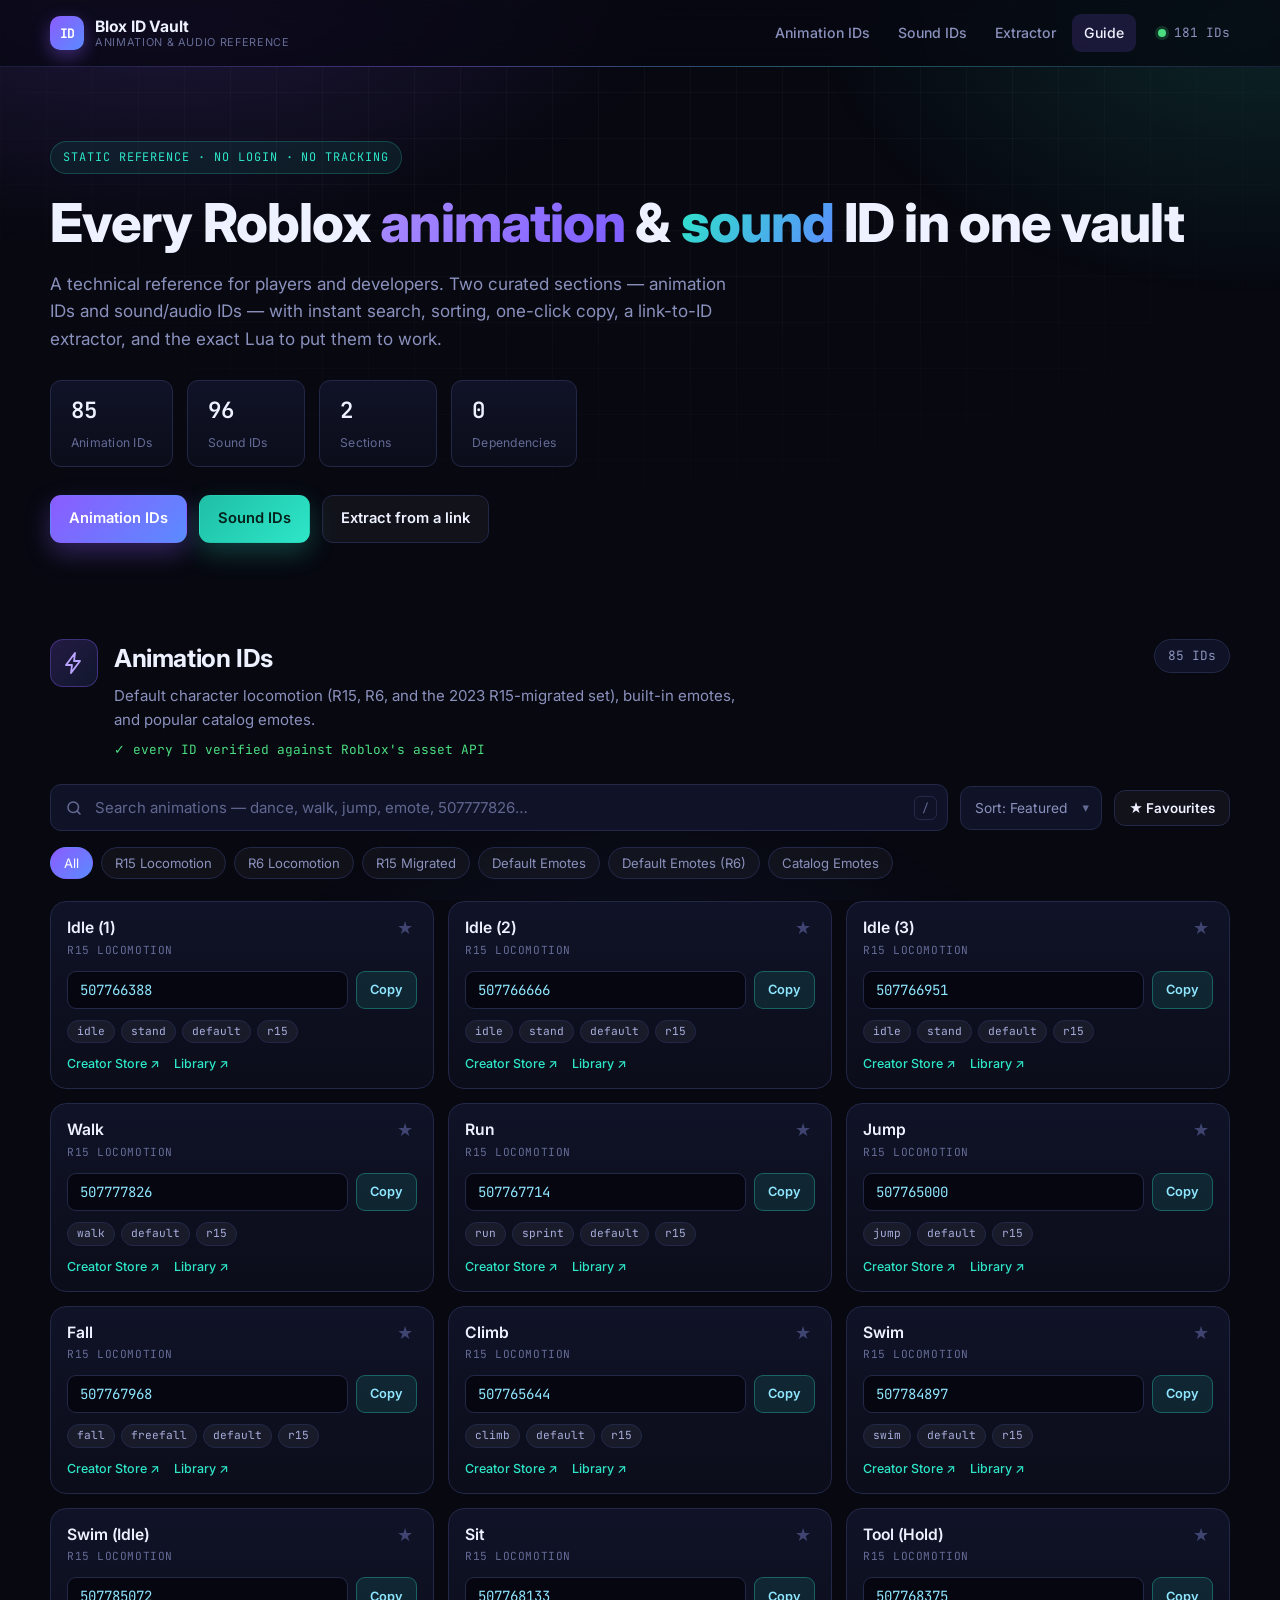
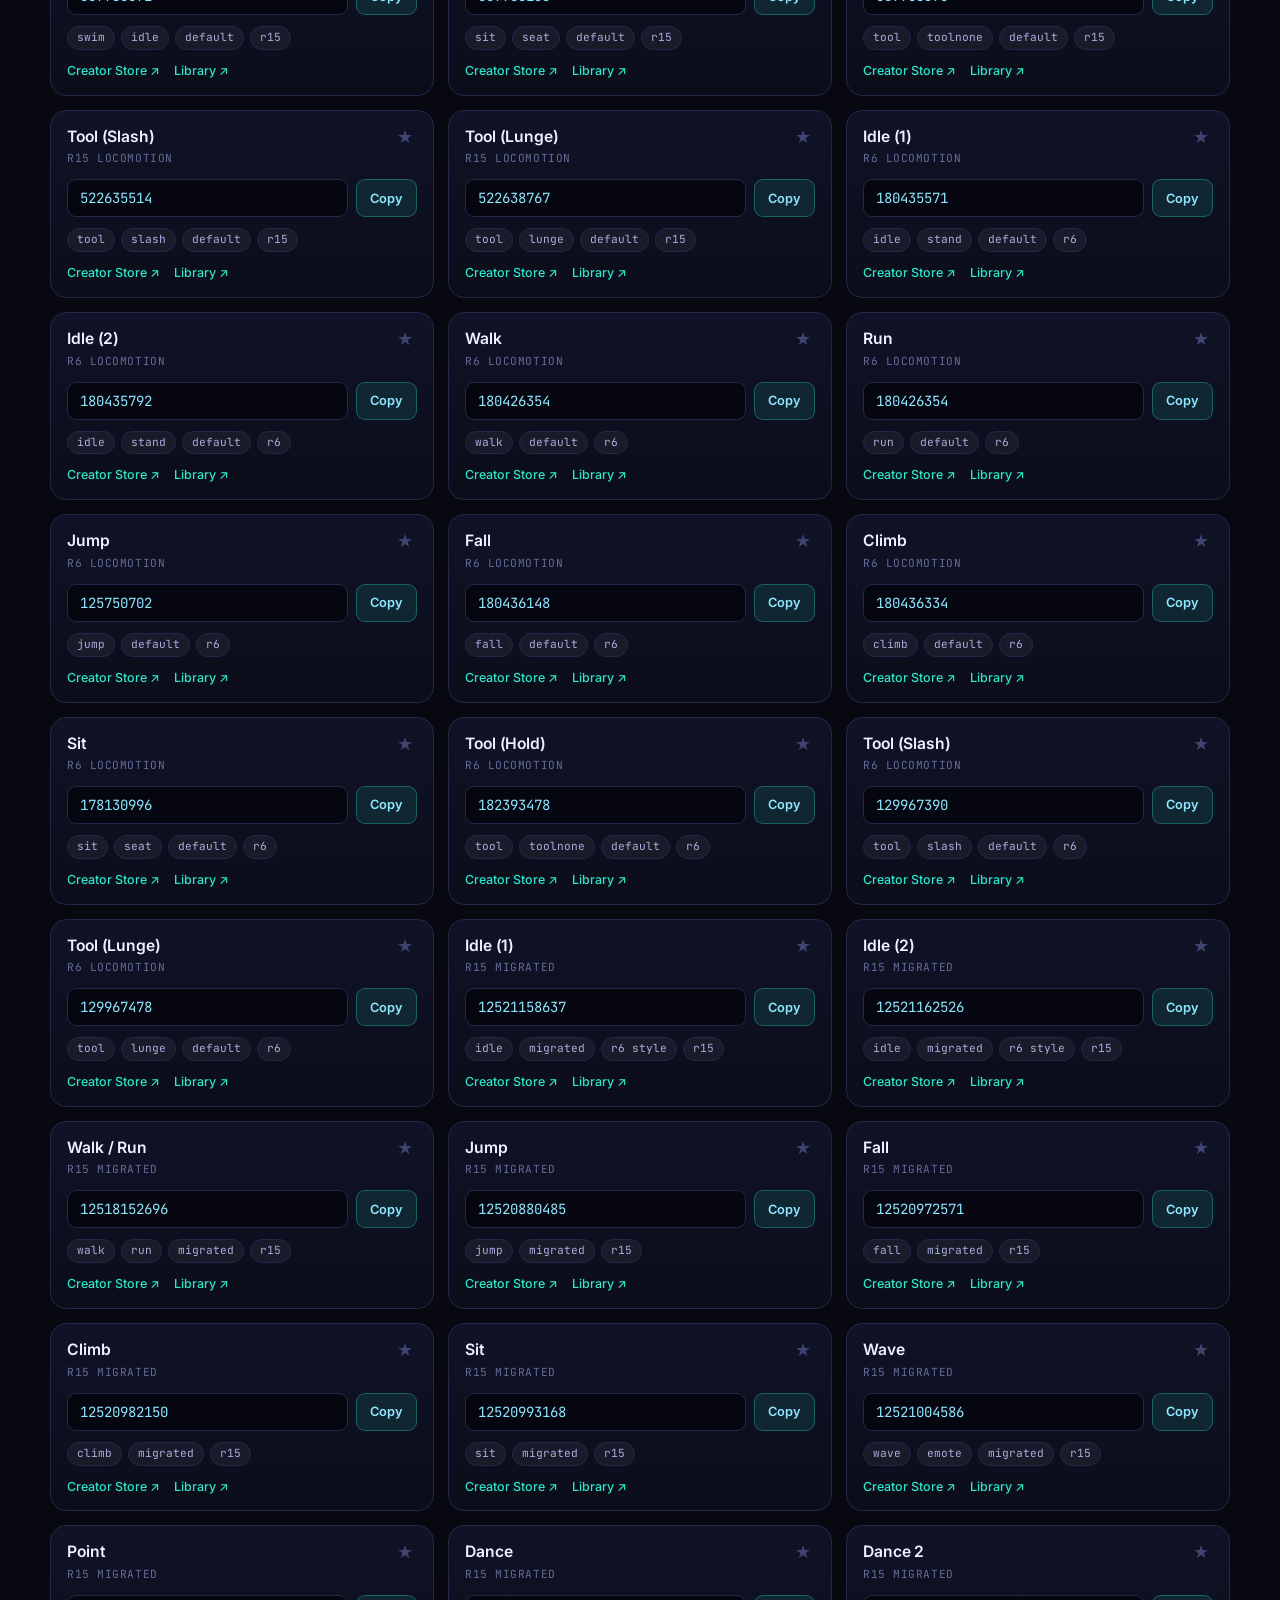
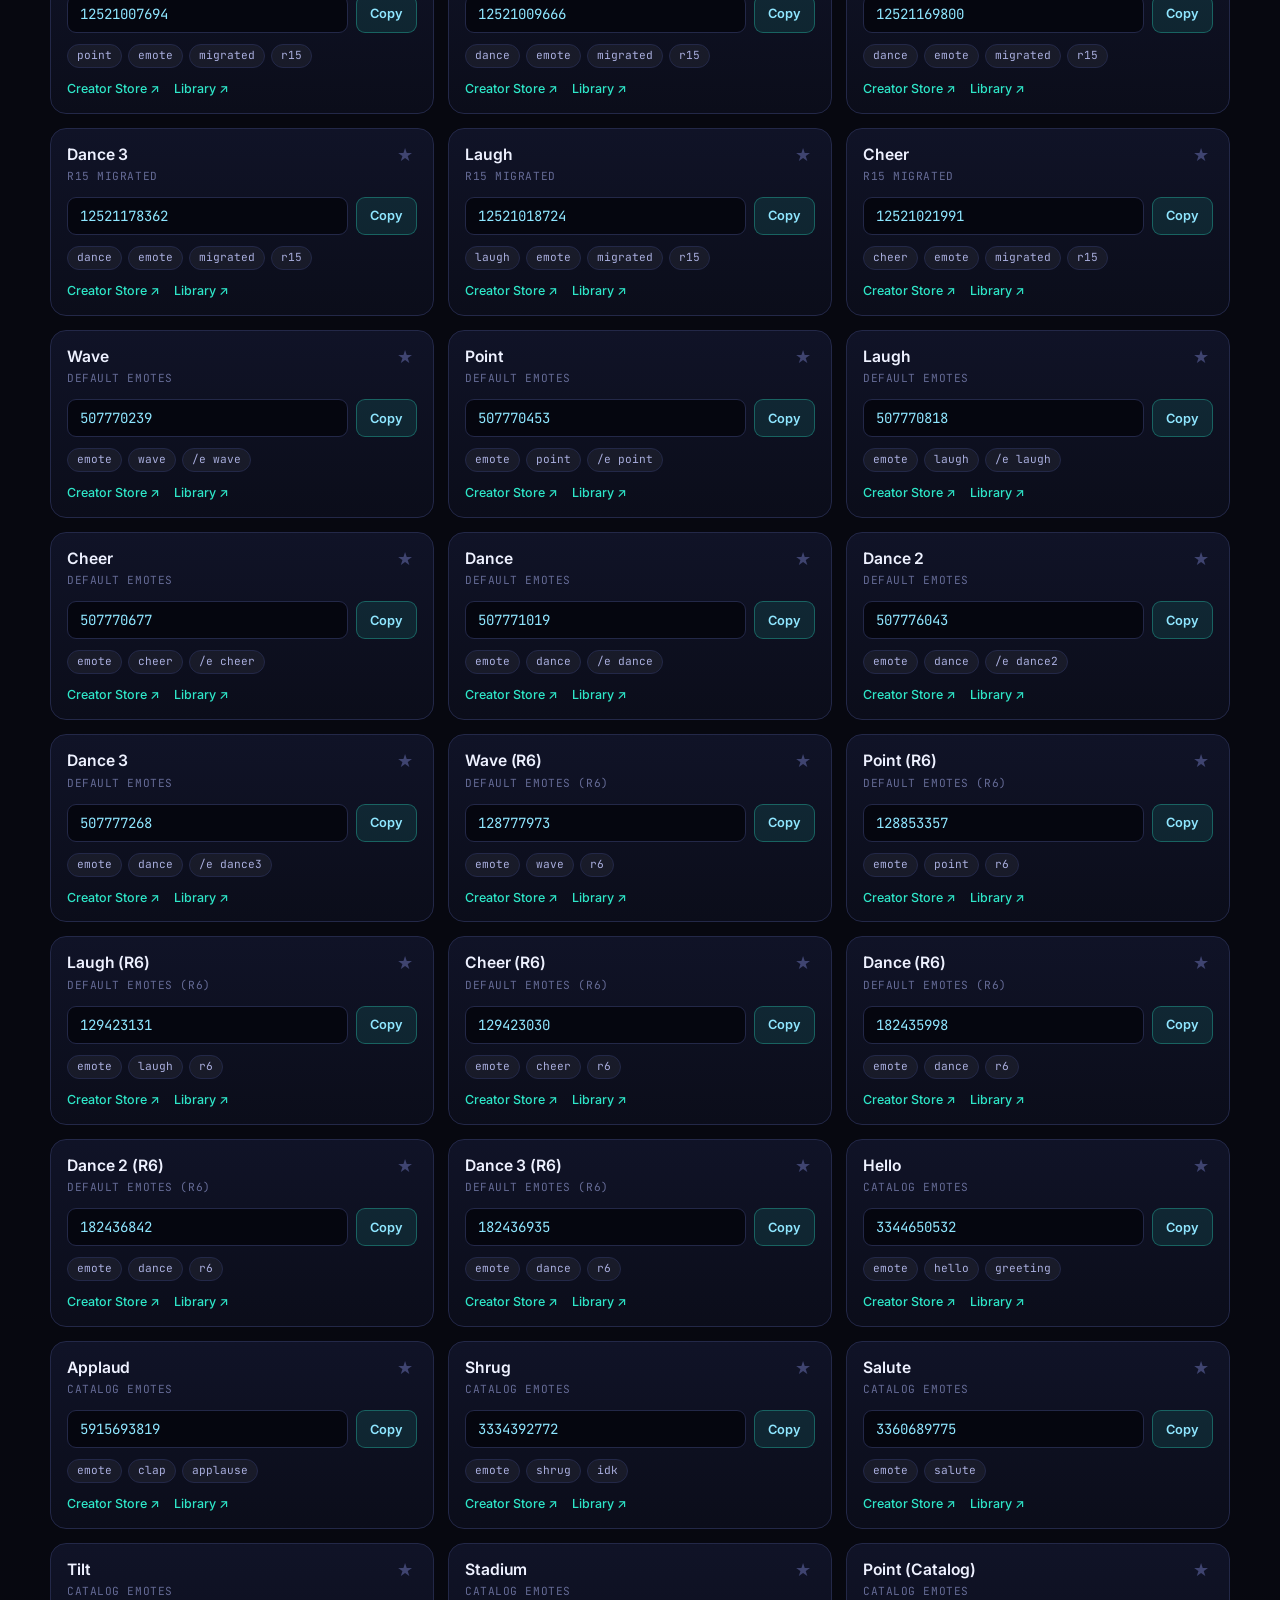
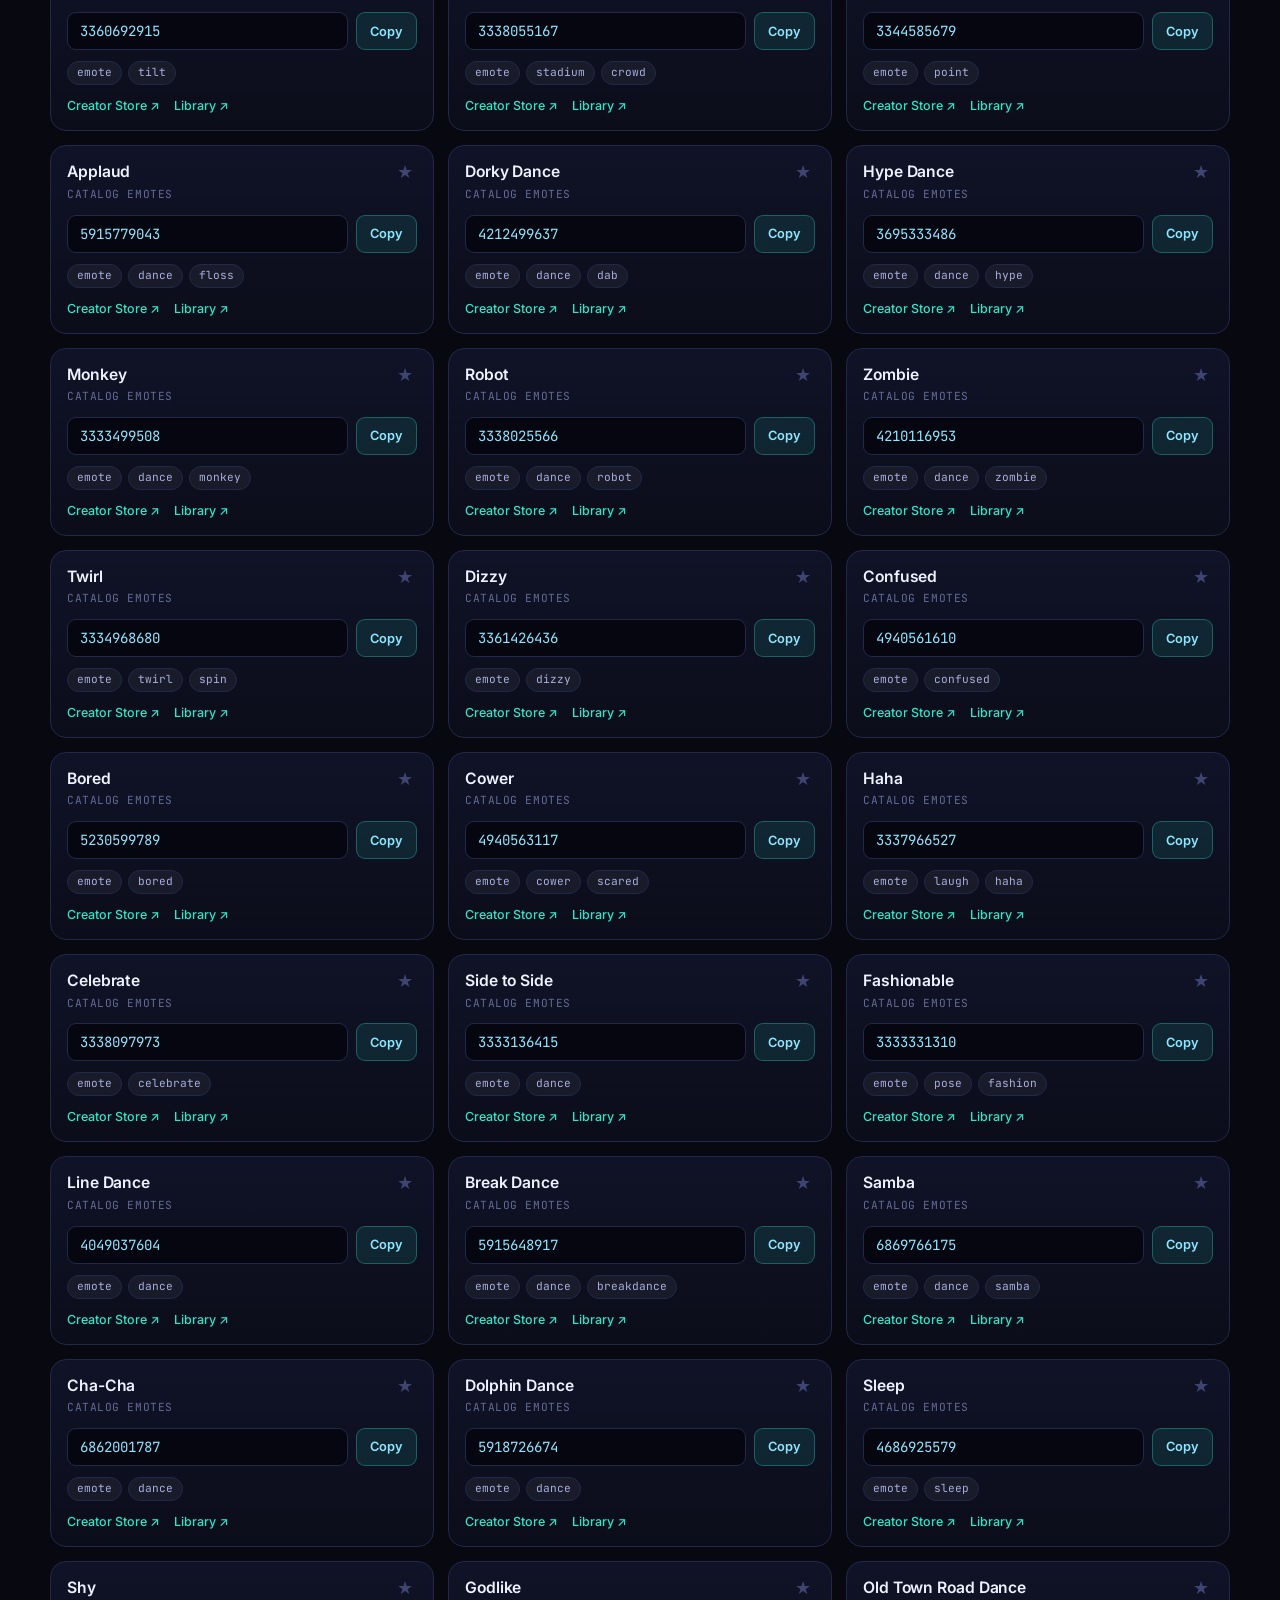
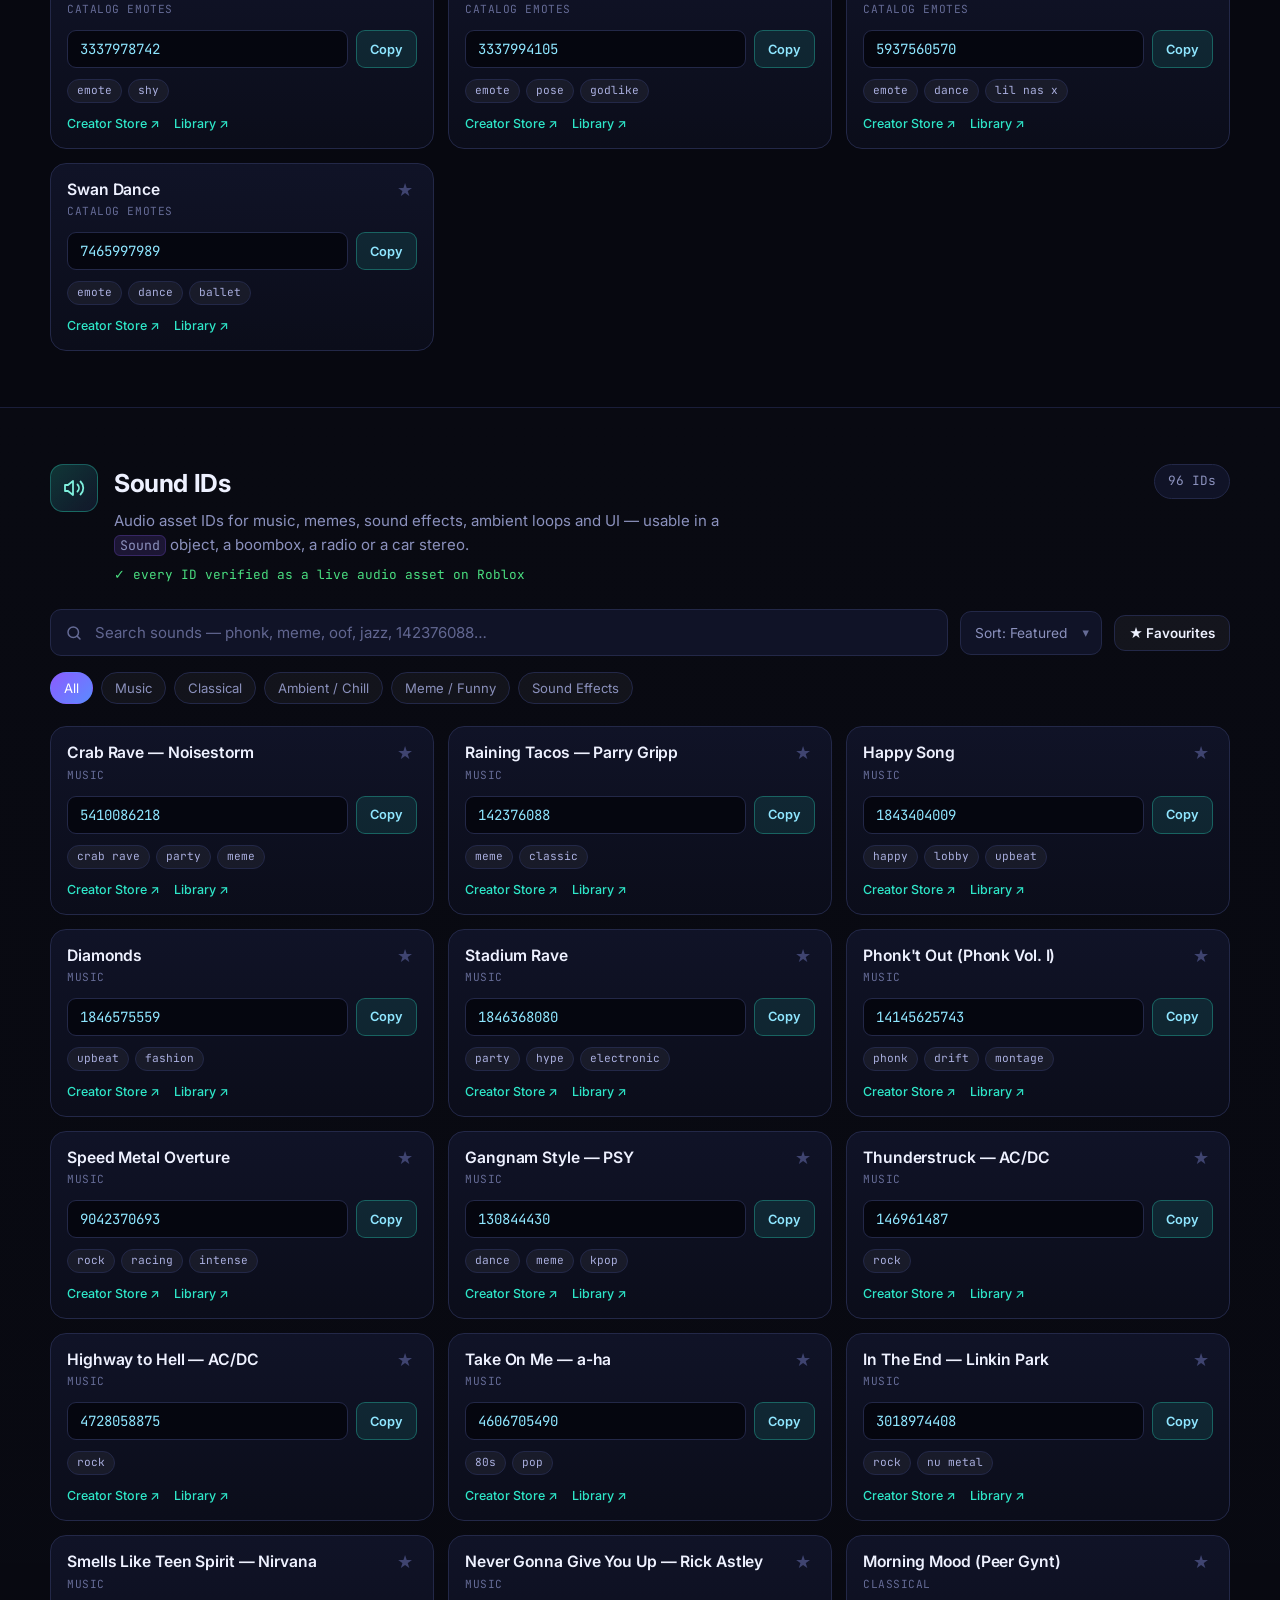
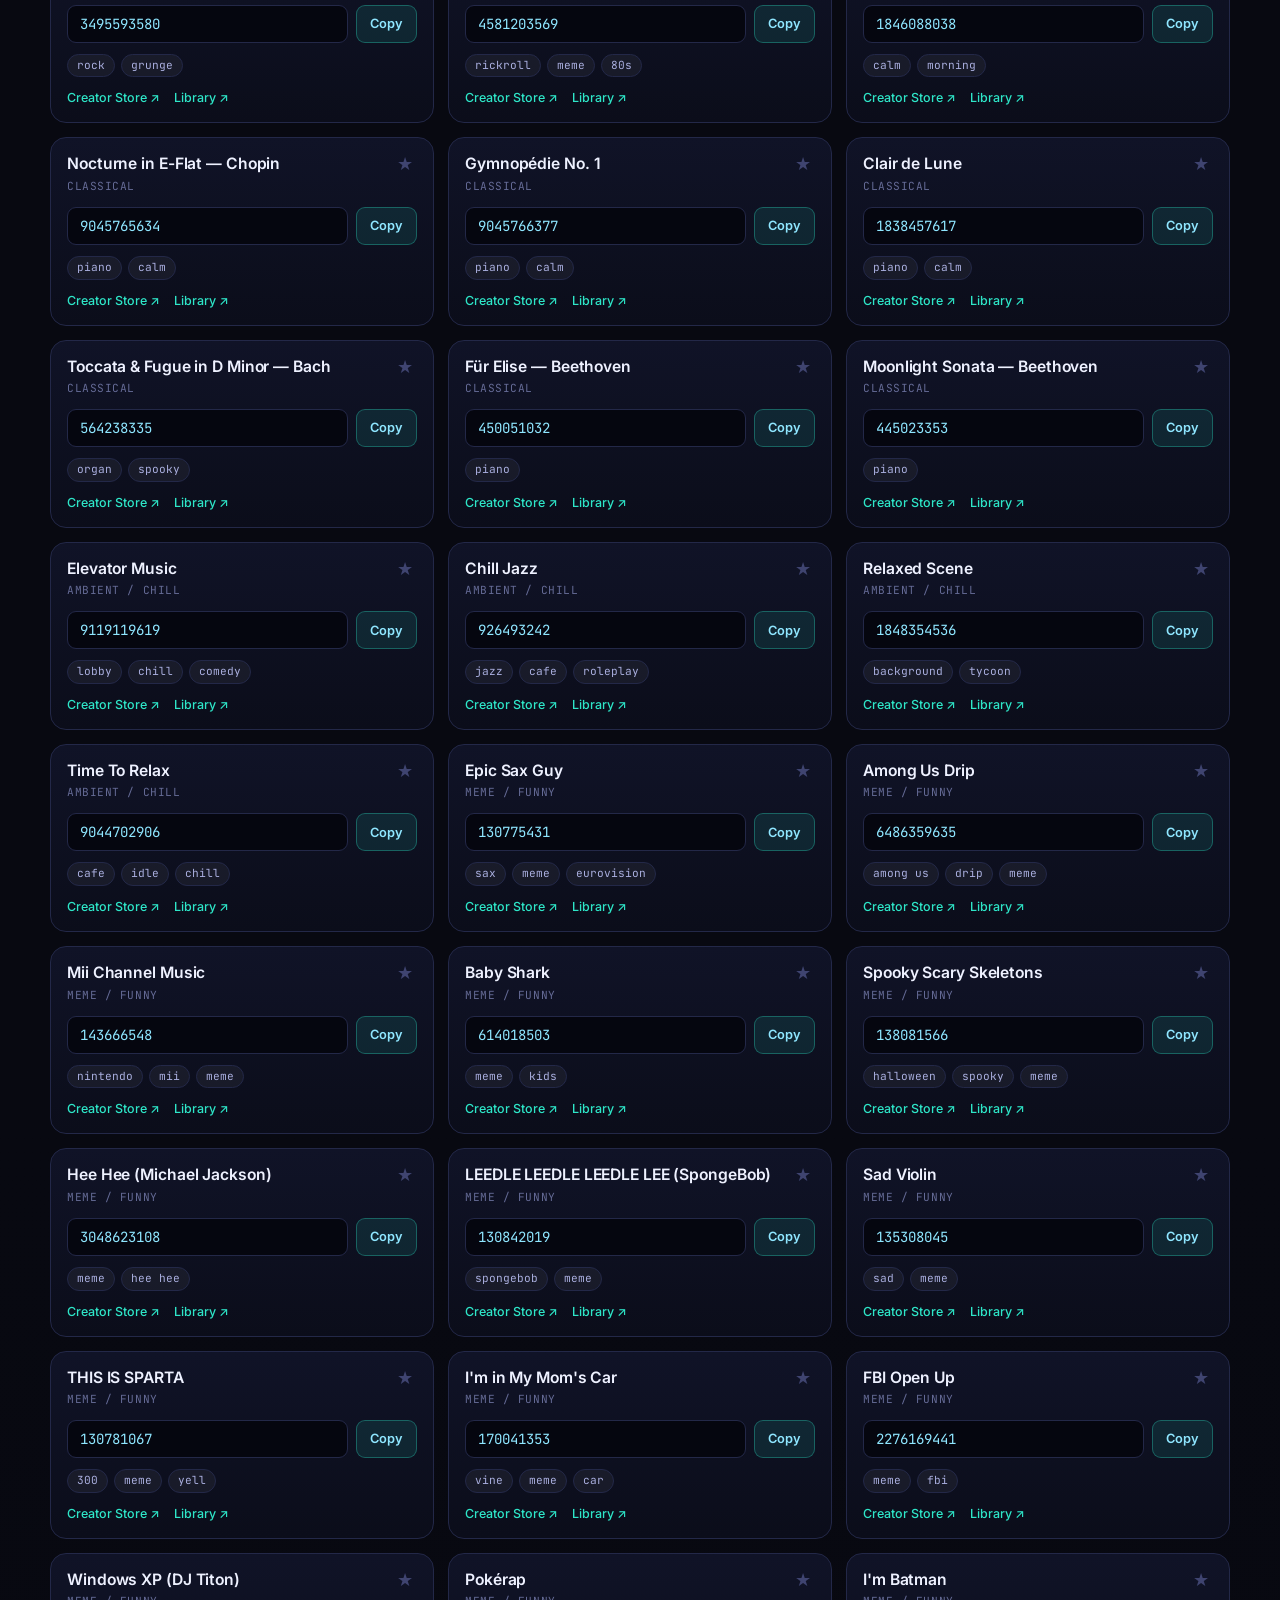
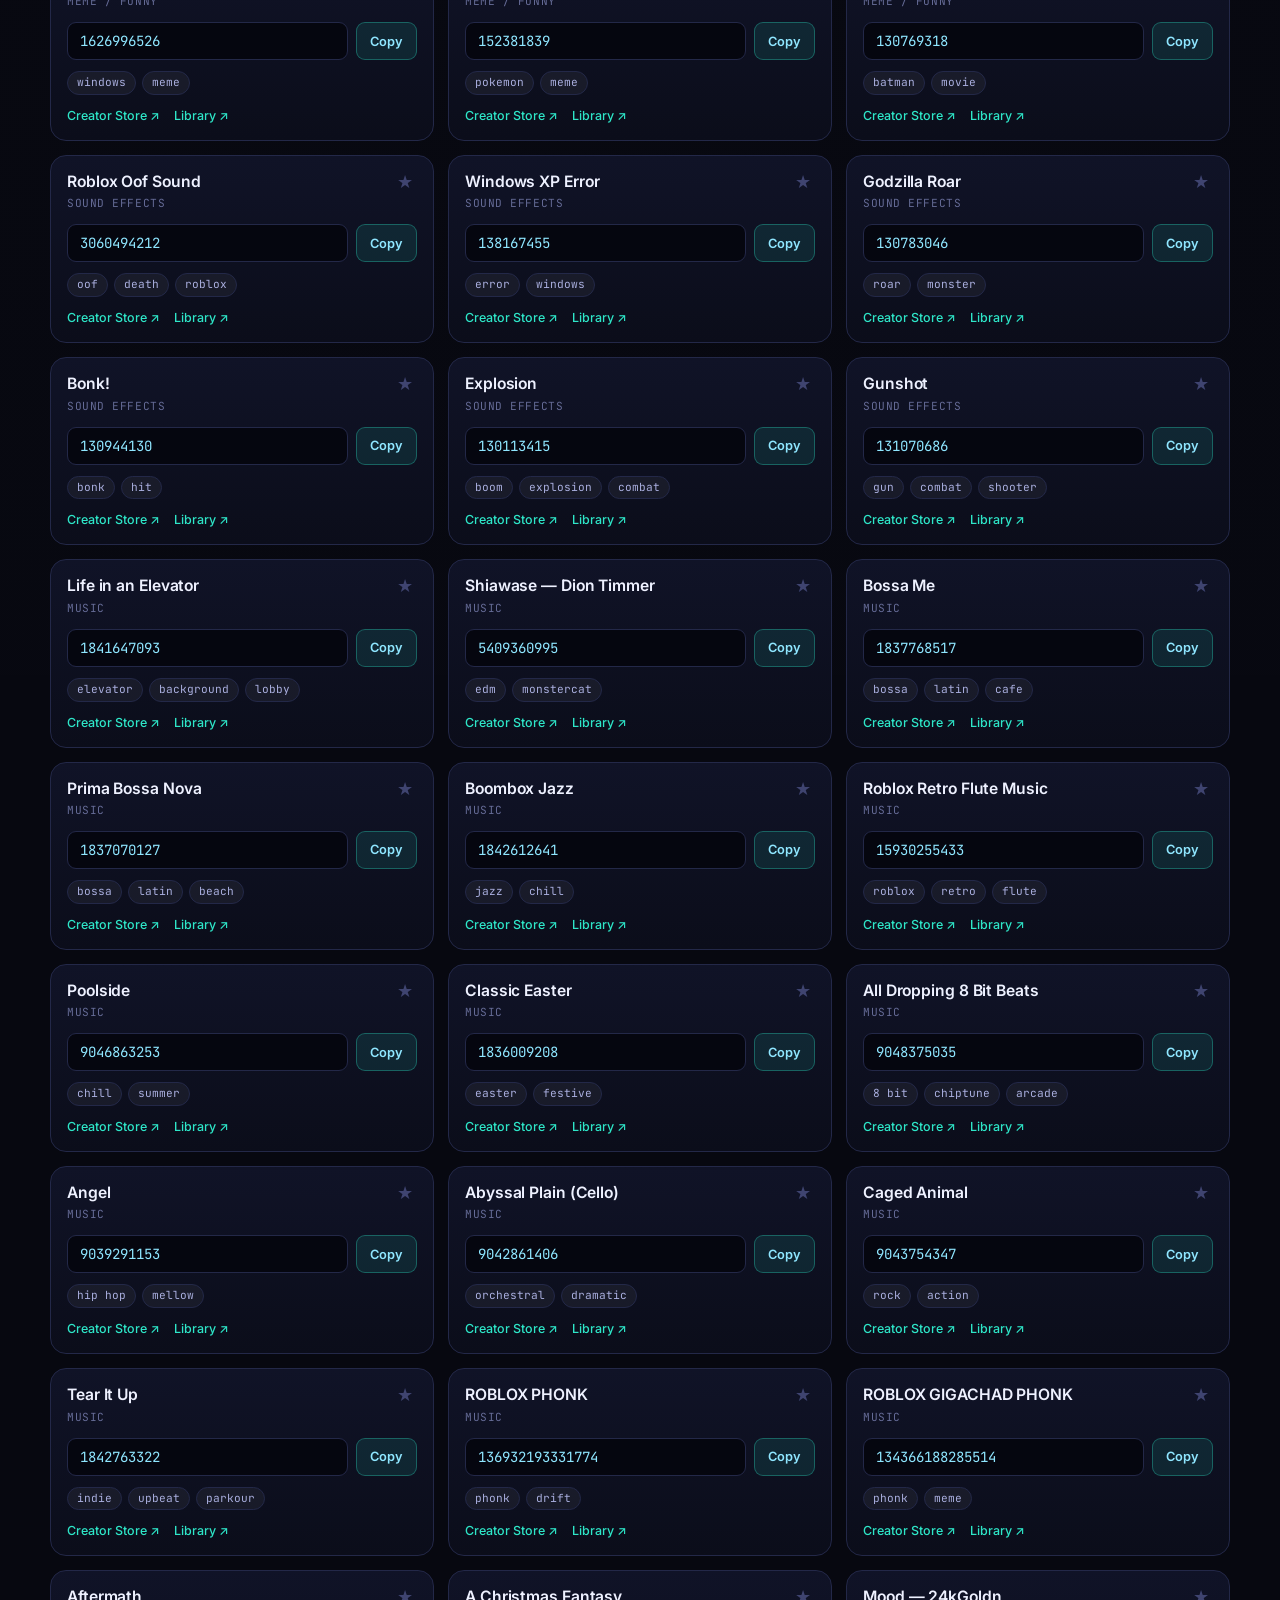
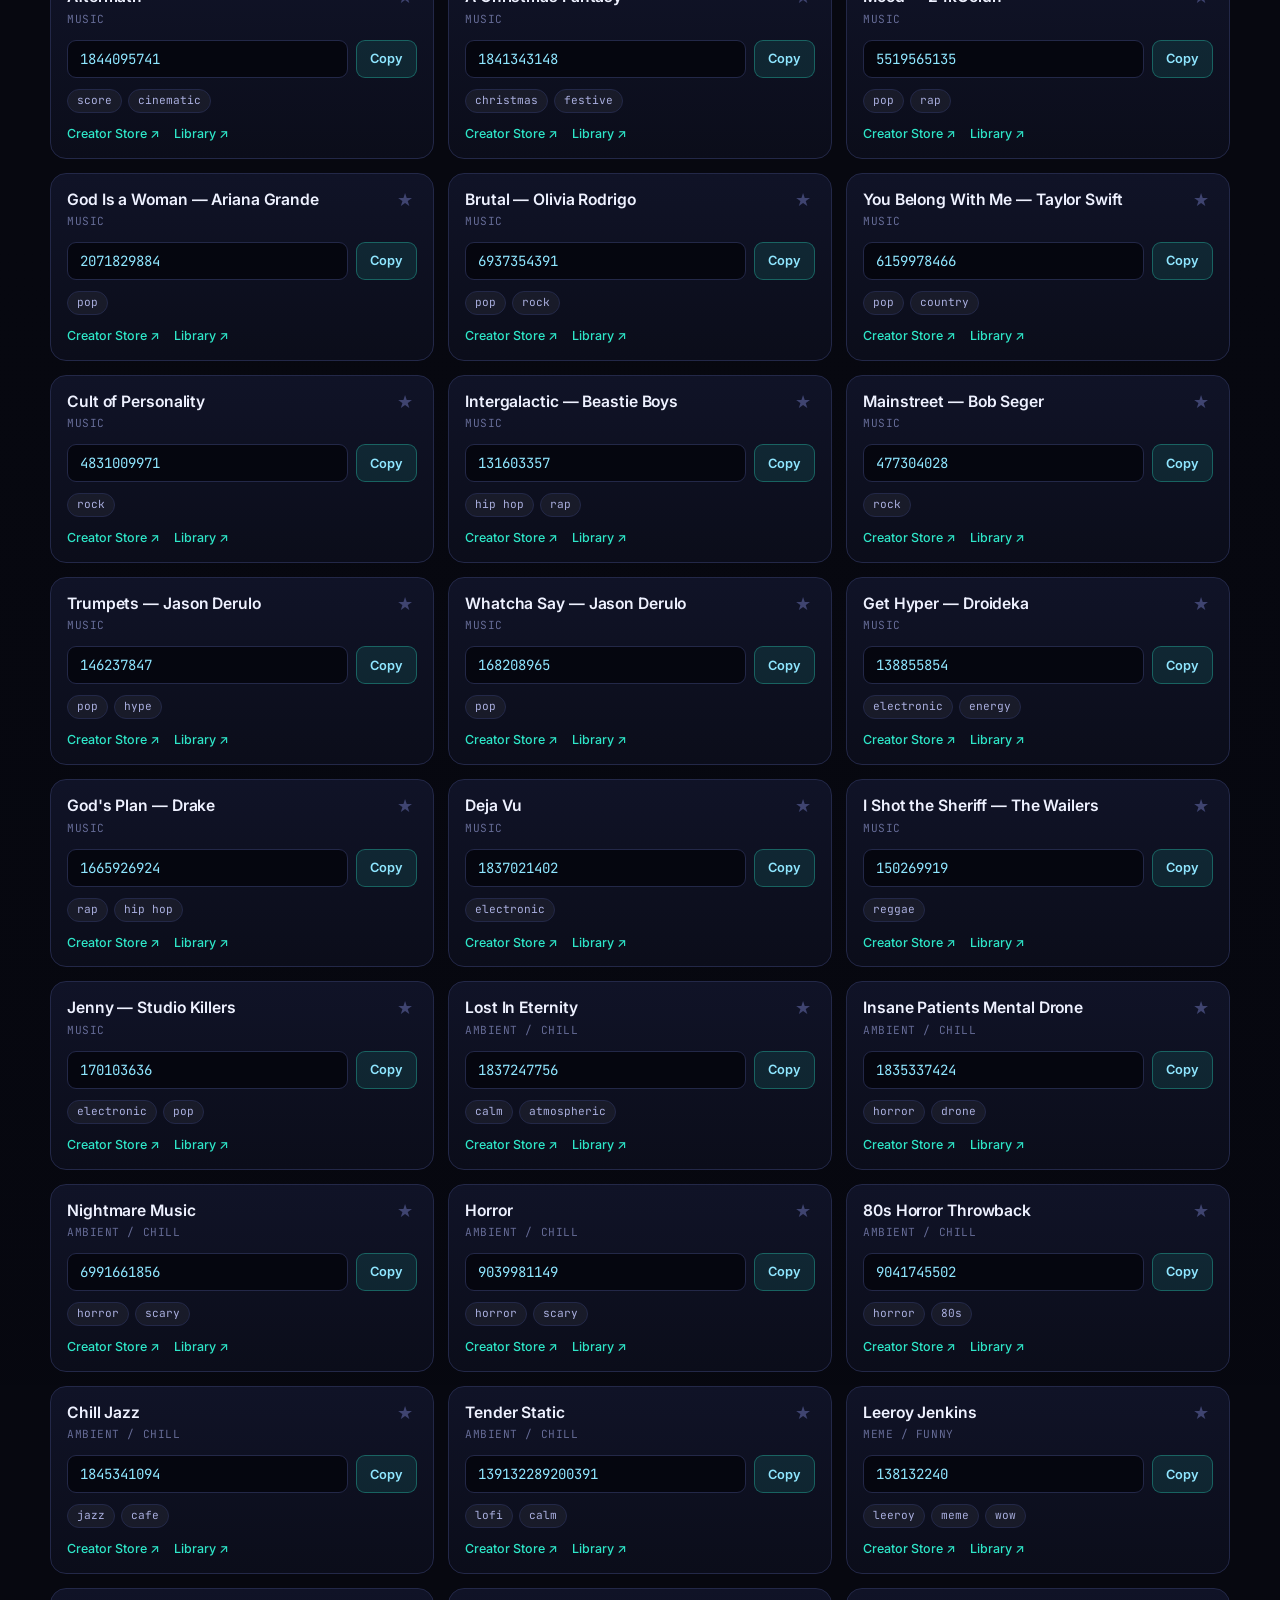
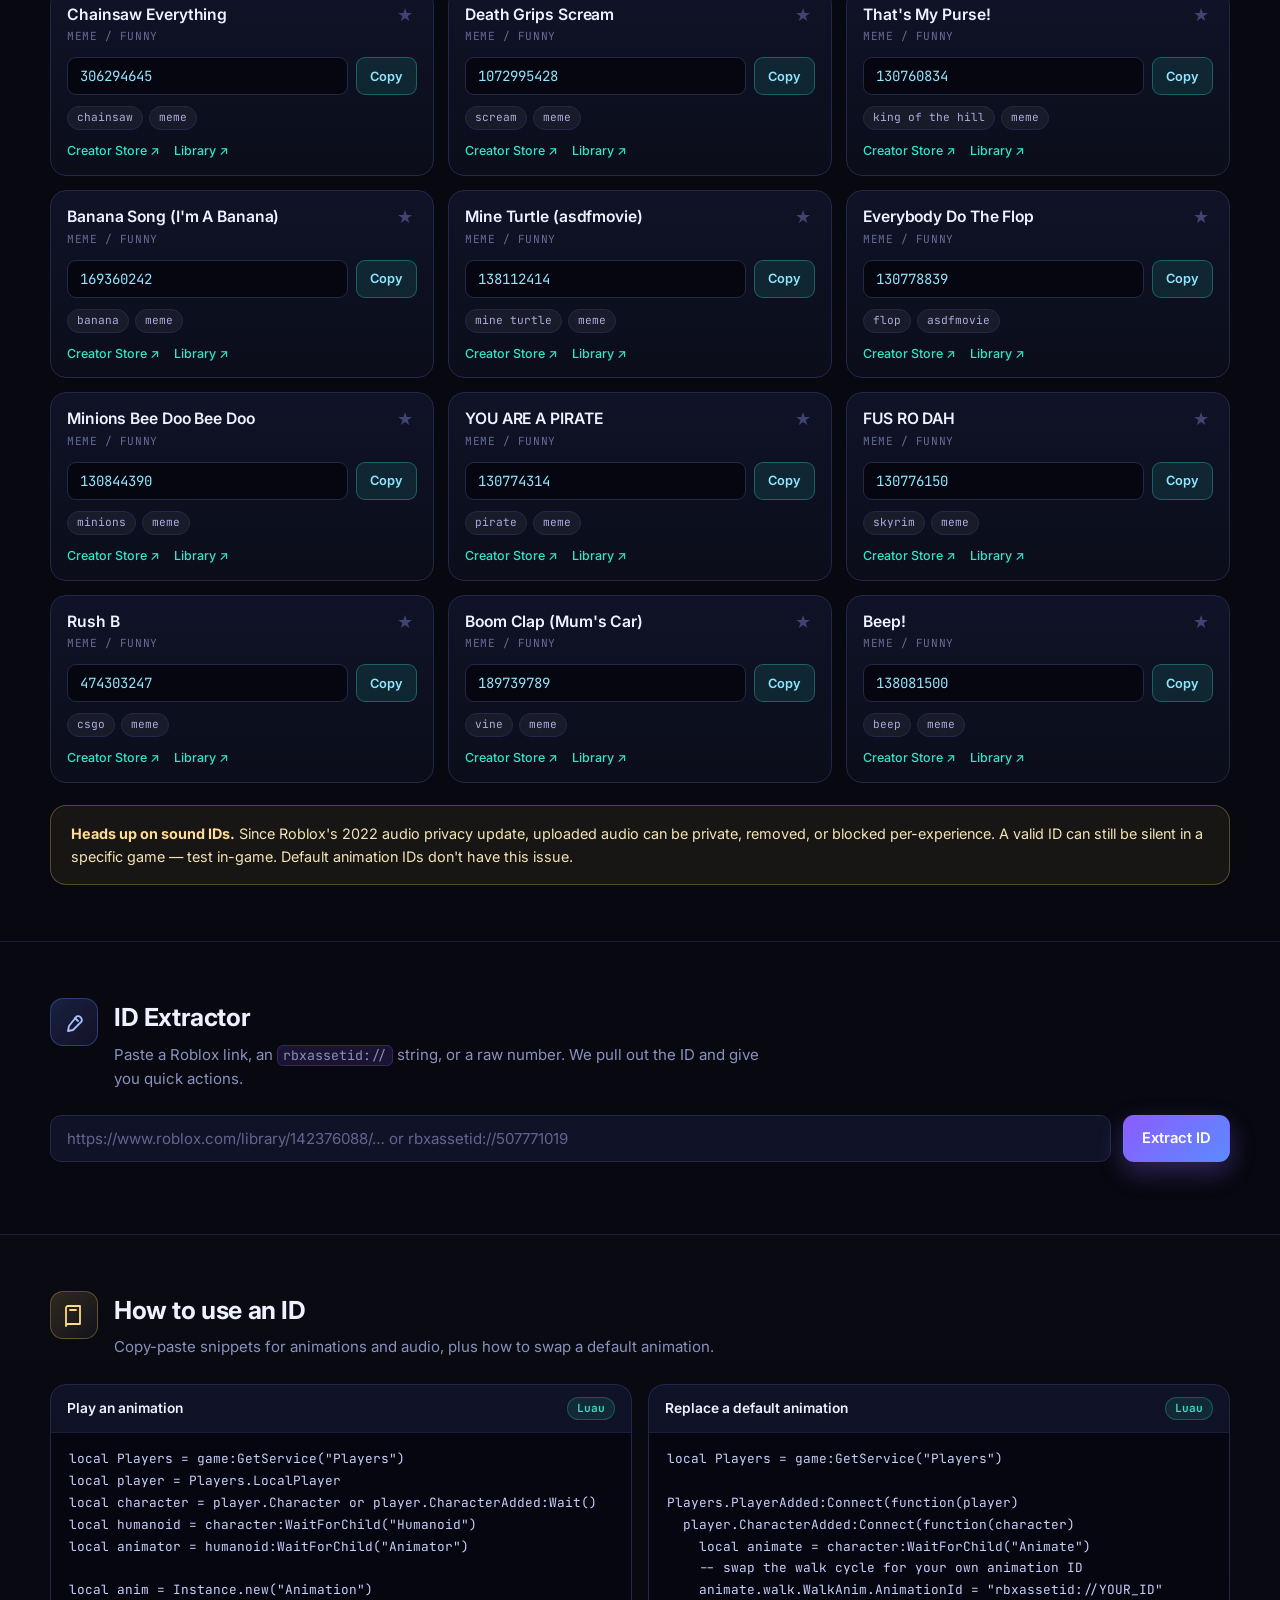
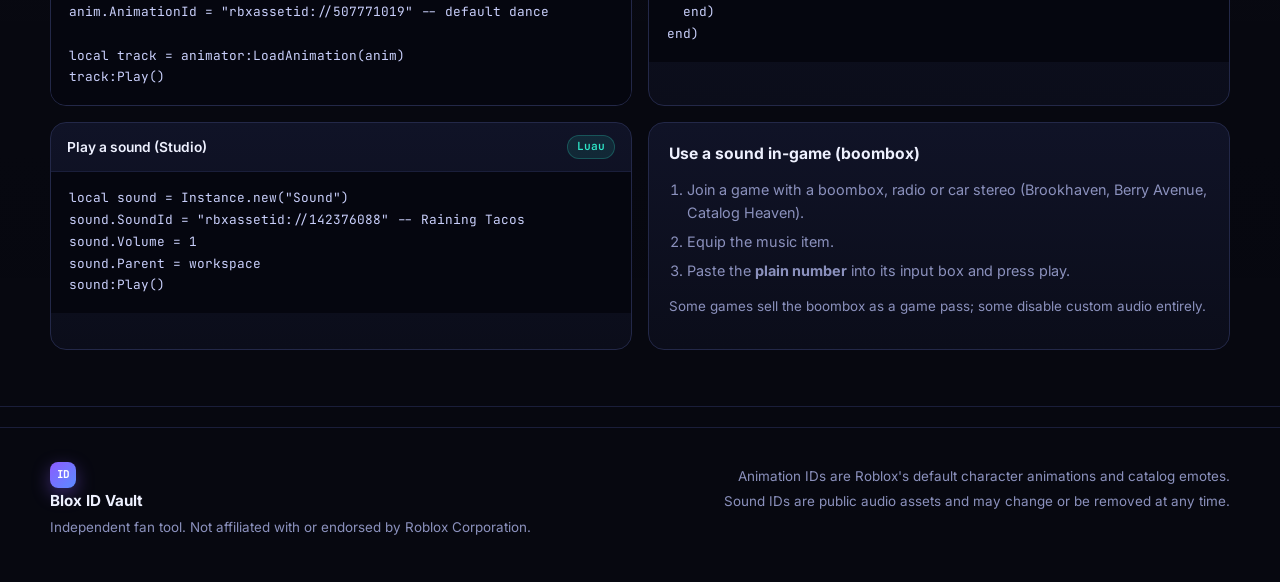
==== index.html @ 7401594b "feat: add Google AdSense verification script to head" ====
<!DOCTYPE html>
<html lang="en">
<head>
  <meta charset="UTF-8" />
  <meta name="viewport" content="width=device-width, initial-scale=1.0" />
  <title>Blox ID Vault — Roblox Animation IDs &amp; Sound IDs</title>
  <meta name="description" content="A fast reference for Roblox animation IDs and sound/audio IDs. Search, sort, copy, extract IDs from links, and read the technical usage guide." />
  <meta name="theme-color" content="#070810" />
  <link rel="preconnect" href="https://fonts.googleapis.com" />
  <link rel="preconnect" href="https://fonts.gstatic.com" crossorigin />
  <link href="https://fonts.googleapis.com/css2?family=Inter:wght@400;500;600;700;800&family=JetBrains+Mono:wght@400;500;600&display=swap" rel="stylesheet" />
  <link rel="stylesheet" href="styles.css" />
  <link rel="icon" href="data:image/svg+xml,%3Csvg xmlns='http://www.w3.org/2000/svg' viewBox='0 0 32 32'%3E%3Crect width='32' height='32' rx='8' fill='%238b5cff'/%3E%3Ctext x='16' y='22' font-size='15' text-anchor='middle' fill='white' font-family='monospace' font-weight='bold'%3EID%3C/text%3E%3C/svg%3E" />

  <!-- Google AdSense -->
  <script async src="https://pagead2.googlesyndication.com/pagead/js/adsbygoogle.js?client=ca-pub-2202766425562142"
     crossorigin="anonymous"></script>
</head>
<body>
  <div class="bg-grid" aria-hidden="true"></div>

  <!-- ===== HEADER ===== -->
  <header class="site-header">
    <div class="wrap header-inner">
      <a class="brand" href="#top">
        <span class="brand-mark">ID</span>
        <span class="brand-text">
          <span class="brand-name">Blox ID Vault</span>
          <span class="brand-sub">animation &amp; audio reference</span>
        </span>
      </a>
      <nav class="header-nav" id="nav">
        <a href="#animations" data-nav="animations">Animation IDs</a>
        <a href="#sounds" data-nav="sounds">Sound IDs</a>
        <a href="#extractor" data-nav="extractor">Extractor</a>
        <a href="#guide" data-nav="guide">Guide</a>
      </nav>
      <div class="header-meta">
        <span class="status-dot" title="Static build"></span>
        <span class="header-count"><span id="total-count">0</span> IDs</span>
      </div>
    </div>
  </header>

  <main id="top">
    <!-- ===== HERO ===== -->
    <section class="hero">
      <div class="wrap">
        <span class="eyebrow">Static reference · no login · no tracking</span>
        <h1>Every Roblox <span class="grad">animation</span> &amp; <span class="grad2">sound</span> ID in one vault</h1>
        <p class="lede">
          A technical reference for players and developers. Two curated sections — animation IDs
          and sound/audio IDs — with instant search, sorting, one-click copy, a link-to-ID
          extractor, and the exact Lua to put them to work.
        </p>
        <div class="hero-stats">
          <div class="stat"><span class="stat-num" id="stat-anim">0</span><span class="stat-label">Animation IDs</span></div>
          <div class="stat"><span class="stat-num" id="stat-sound">0</span><span class="stat-label">Sound IDs</span></div>
          <div class="stat"><span class="stat-num">2</span><span class="stat-label">Sections</span></div>
          <div class="stat"><span class="stat-num">0</span><span class="stat-label">Dependencies</span></div>
        </div>
        <div class="hero-actions">
          <a class="btn btn-primary" href="#animations">Animation IDs</a>
          <a class="btn btn-accent" href="#sounds">Sound IDs</a>
          <a class="btn btn-ghost" href="#extractor">Extract from a link</a>
        </div>
      </div>
    </section>

    <!-- ===== SECTION: ANIMATION IDS ===== -->
    <section id="animations" class="section" data-section="animations">
      <div class="wrap">
        <div class="section-head">
          <div class="section-icon anim" aria-hidden="true">
            <svg viewBox="0 0 24 24" fill="none" stroke="currentColor" stroke-width="1.8" stroke-linecap="round" stroke-linejoin="round"><path d="M13 2 4 14h6l-1 8 9-12h-6l1-8Z"/></svg>
          </div>
          <div class="section-title">
            <h2>Animation IDs</h2>
            <p>Default character locomotion (R15, R6, and the 2023 R15-migrated set), built-in emotes, and popular catalog emotes.</p>
            <p class="verified">✓ every ID verified against Roblox's asset API</p>
          </div>
          <div class="section-badge" data-lib-count="animations">—</div>
        </div>

        <div class="toolbar">
          <label class="search-wrap">
            <svg class="search-ico" viewBox="0 0 24 24" fill="none" stroke="currentColor" stroke-width="2" stroke-linecap="round"><circle cx="11" cy="11" r="7"/><path d="m20 20-3.5-3.5"/></svg>
            <input class="search" data-lib-search="animations" type="search" placeholder="Search animations — dance, walk, jump, emote, 507777826…" autocomplete="off" />
            <kbd>/</kbd>
          </label>
          <label class="select-wrap">
            <select class="sort" data-lib-sort="animations">
              <option value="featured">Sort: Featured</option>
              <option value="name">Name A–Z</option>
              <option value="id-asc">ID ↑</option>
              <option value="id-desc">ID ↓</option>
              <option value="category">Category</option>
            </select>
          </label>
          <button class="btn btn-ghost small" data-lib-fav="animations" type="button">★ Favourites</button>
        </div>

        <div class="chips" data-lib-chips="animations"></div>
        <div class="results" data-lib-results="animations"></div>
        <p class="empty" data-lib-empty="animations" hidden></p>
      </div>
    </section>

    <!-- ===== SECTION: SOUND IDS ===== -->
    <section id="sounds" class="section alt" data-section="sounds">
      <div class="wrap">
        <div class="section-head">
          <div class="section-icon sound" aria-hidden="true">
            <svg viewBox="0 0 24 24" fill="none" stroke="currentColor" stroke-width="1.8" stroke-linecap="round" stroke-linejoin="round"><path d="M11 5 6 9H3v6h3l5 4V5Z"/><path d="M15.5 8.5a5 5 0 0 1 0 7"/><path d="M18.5 5.5a9 9 0 0 1 0 13"/></svg>
          </div>
          <div class="section-title">
            <h2>Sound IDs</h2>
            <p>Audio asset IDs for music, memes, sound effects, ambient loops and UI — usable in a <code>Sound</code> object, a boombox, a radio or a car stereo.</p>
            <p class="verified">✓ every ID verified as a live audio asset on Roblox</p>
          </div>
          <div class="section-badge" data-lib-count="sounds">—</div>
        </div>

        <div class="toolbar">
          <label class="search-wrap">
            <svg class="search-ico" viewBox="0 0 24 24" fill="none" stroke="currentColor" stroke-width="2" stroke-linecap="round"><circle cx="11" cy="11" r="7"/><path d="m20 20-3.5-3.5"/></svg>
            <input class="search" data-lib-search="sounds" type="search" placeholder="Search sounds — phonk, meme, oof, jazz, 142376088…" autocomplete="off" />
          </label>
          <label class="select-wrap">
            <select class="sort" data-lib-sort="sounds">
              <option value="featured">Sort: Featured</option>
              <option value="name">Name A–Z</option>
              <option value="id-asc">ID ↑</option>
              <option value="id-desc">ID ↓</option>
              <option value="category">Category</option>
            </select>
          </label>
          <button class="btn btn-ghost small" data-lib-fav="sounds" type="button">★ Favourites</button>
        </div>

        <div class="chips" data-lib-chips="sounds"></div>
        <div class="results" data-lib-results="sounds"></div>
        <p class="empty" data-lib-empty="sounds" hidden></p>

        <div class="callout warn">
          <strong>Heads up on sound IDs.</strong> Since Roblox's 2022 audio privacy update, uploaded
          audio can be private, removed, or blocked per-experience. A valid ID can still be silent in a
          specific game — test in-game. Default animation IDs don't have this issue.
        </div>
      </div>
    </section>

    <!-- ===== EXTRACTOR ===== -->
    <section id="extractor" class="section">
      <div class="wrap">
        <div class="section-head">
          <div class="section-icon tool" aria-hidden="true">
            <svg viewBox="0 0 24 24" fill="none" stroke="currentColor" stroke-width="1.8" stroke-linecap="round" stroke-linejoin="round"><path d="M14.7 6.3a4 4 0 0 1 5 5L11 20l-5 1 1-5 7.7-9.7Z"/><path d="m13 8 3 3"/></svg>
          </div>
          <div class="section-title">
            <h2>ID Extractor</h2>
            <p>Paste a Roblox link, an <code>rbxassetid://</code> string, or a raw number. We pull out the ID and give you quick actions.</p>
          </div>
        </div>
        <div class="extract-row">
          <input id="extract-input" class="search" type="text" placeholder="https://www.roblox.com/library/142376088/… or rbxassetid://507771019" autocomplete="off" />
          <button id="extract-btn" class="btn btn-primary" type="button">Extract ID</button>
        </div>
        <div id="extract-out" class="extract-out" hidden></div>
      </div>
    </section>

    <!-- ===== GUIDE ===== -->
    <section id="guide" class="section alt">
      <div class="wrap">
        <div class="section-head">
          <div class="section-icon book" aria-hidden="true">
            <svg viewBox="0 0 24 24" fill="none" stroke="currentColor" stroke-width="1.8" stroke-linecap="round" stroke-linejoin="round"><path d="M4 5a2 2 0 0 1 2-2h12v18H6a2 2 0 0 0-2 2V5Z"/><path d="M8 7h6"/></svg>
          </div>
          <div class="section-title">
            <h2>How to use an ID</h2>
            <p>Copy-paste snippets for animations and audio, plus how to swap a default animation.</p>
          </div>
        </div>

        <div class="howto-grid">
          <div class="code-card">
            <div class="code-head"><span>Play an animation</span><span class="lang">Luau</span></div>
            <pre><code>local Players = game:GetService("Players")
local player = Players.LocalPlayer
local character = player.Character or player.CharacterAdded:Wait()
local humanoid = character:WaitForChild("Humanoid")
local animator = humanoid:WaitForChild("Animator")

local anim = Instance.new("Animation")
anim.AnimationId = "rbxassetid://507771019" -- default dance

local track = animator:LoadAnimation(anim)
track:Play()</code></pre>
          </div>

          <div class="code-card">
            <div class="code-head"><span>Replace a default animation</span><span class="lang">Luau</span></div>
            <pre><code>local Players = game:GetService("Players")

Players.PlayerAdded:Connect(function(player)
  player.CharacterAdded:Connect(function(character)
    local animate = character:WaitForChild("Animate")
    -- swap the walk cycle for your own animation ID
    animate.walk.WalkAnim.AnimationId = "rbxassetid://YOUR_ID"
  end)
end)</code></pre>
          </div>

          <div class="code-card">
            <div class="code-head"><span>Play a sound (Studio)</span><span class="lang">Luau</span></div>
            <pre><code>local sound = Instance.new("Sound")
sound.SoundId = "rbxassetid://142376088" -- Raining Tacos
sound.Volume = 1
sound.Parent = workspace
sound:Play()</code></pre>
          </div>

          <div class="howto-card">
            <h3>Use a sound in-game (boombox)</h3>
            <ol>
              <li>Join a game with a boombox, radio or car stereo (Brookhaven, Berry Avenue, Catalog Heaven).</li>
              <li>Equip the music item.</li>
              <li>Paste the <strong>plain number</strong> into its input box and press play.</li>
            </ol>
            <p class="muted small">Some games sell the boombox as a game pass; some disable custom audio entirely.</p>
          </div>
        </div>
      </div>
    </section>
  </main>

  <footer class="site-footer">
    <div class="wrap footer-inner">
      <div>
        <span class="brand-mark small">ID</span>
        <strong>Blox ID Vault</strong>
        <p class="muted small">Independent fan tool. Not affiliated with or endorsed by Roblox Corporation.</p>
      </div>
      <div class="footer-note muted small">
        <p>Animation IDs are Roblox's default character animations and catalog emotes.</p>
        <p>Sound IDs are public audio assets and may change or be removed at any time.</p>
      </div>
    </div>
  </footer>

  <div id="toast" class="toast" hidden></div>

  <script src="data.js"></script>
  <script src="app.js"></script>
</body>
</html>
---- styles.css ----
:root {
  --bg: #070810;
  --bg-2: #0b0d1a;
  --panel: #101327;
  --panel-2: #151934;
  --panel-3: #1a1f40;
  --line: #232848;
  --line-soft: #1a1e3a;
  --text: #eef1ff;
  --muted: #8b91bd;
  --faint: #656b96;
  --accent: #8b5cff;
  --accent-2: #2ee6c8;
  --accent-3: #5b8bff;
  --good: #4ade80;
  --warn: #ffcc66;
  --radius: 16px;
  --radius-sm: 11px;
  --mono: "JetBrains Mono", ui-monospace, SFMono-Regular, Menlo, Consolas, monospace;
  --sans: "Inter", "Segoe UI", system-ui, -apple-system, Roboto, Helvetica, Arial, sans-serif;
  --shadow: 0 18px 40px rgba(0,0,0,.45);
  --glow: 0 0 0 1px rgba(139,92,255,.35), 0 12px 30px rgba(139,92,255,.18);
  color-scheme: dark;
}

* { box-sizing: border-box; }
html { scroll-behavior: smooth; scroll-padding-top: 80px; }

body {
  margin: 0;
  background: var(--bg);
  color: var(--text);
  font-family: var(--sans);
  line-height: 1.6;
  -webkit-font-smoothing: antialiased;
  overflow-x: hidden;
}

/* ambient background */
.bg-grid {
  position: fixed; inset: 0; z-index: -2; pointer-events: none;
  background:
    radial-gradient(900px 520px at 12% -8%, rgba(139,92,255,.22), transparent 62%),
    radial-gradient(760px 480px at 98% 2%, rgba(46,230,200,.13), transparent 58%),
    radial-gradient(700px 500px at 50% 120%, rgba(91,139,255,.10), transparent 60%);
}
.bg-grid::after {
  content: ""; position: absolute; inset: 0;
  background-image:
    linear-gradient(rgba(255,255,255,.028) 1px, transparent 1px),
    linear-gradient(90deg, rgba(255,255,255,.028) 1px, transparent 1px);
  background-size: 46px 46px;
  mask-image: radial-gradient(1000px 700px at 50% 0%, #000 40%, transparent 85%);
}

.wrap { width: min(1180px, 93vw); margin: 0 auto; }
a { color: inherit; }
code { font-family: var(--mono); font-size: .88em; background: rgba(139,92,255,.14); border: 1px solid rgba(139,92,255,.24); padding: .08em .38em; border-radius: 6px; }
.muted { color: var(--muted); }
.small { font-size: .84rem; }
.grad { background: linear-gradient(120deg, #a98bff, #7c5cff); -webkit-background-clip: text; background-clip: text; color: transparent; }
.grad2 { background: linear-gradient(120deg, #2ee6c8, #5b8bff); -webkit-background-clip: text; background-clip: text; color: transparent; }

/* ===== Header ===== */
.site-header {
  position: sticky; top: 0; z-index: 40;
  background: rgba(7,8,16,.72);
  backdrop-filter: blur(14px) saturate(140%);
  border-bottom: 1px solid var(--line-soft);
}
.site-header::after { content:""; position:absolute; left:0; right:0; bottom:-1px; height:1px; background: linear-gradient(90deg, transparent, rgba(139,92,255,.6), rgba(46,230,200,.5), transparent); opacity:.6; }
.header-inner { display: flex; align-items: center; gap: 22px; height: 66px; }
.brand { display: flex; align-items: center; gap: 11px; text-decoration: none; }
.brand-mark {
  display: grid; place-items: center; width: 34px; height: 34px; border-radius: 10px; flex: none;
  background: linear-gradient(135deg, var(--accent), var(--accent-3));
  color: #fff; font-family: var(--mono); font-size: .82rem; font-weight: 700; letter-spacing: -.5px;
  box-shadow: 0 6px 18px rgba(139,92,255,.4);
}
.brand-mark.small { width: 26px; height: 26px; border-radius: 8px; font-size: .68rem; vertical-align: middle; margin-right: 8px; }
.brand-text { display: flex; flex-direction: column; line-height: 1.15; }
.brand-name { font-weight: 700; font-size: .98rem; letter-spacing: -.2px; }
.brand-sub { font-size: .68rem; color: var(--faint); letter-spacing: .06em; text-transform: uppercase; }
.header-nav { display: flex; gap: 4px; margin-left: auto; }
.header-nav a {
  color: var(--muted); text-decoration: none; font-size: .88rem; font-weight: 500;
  padding: 8px 12px; border-radius: 9px; transition: .15s ease;
}
.header-nav a:hover { color: var(--text); background: rgba(255,255,255,.05); }
.header-nav a.active { color: var(--text); background: rgba(139,92,255,.16); }
.header-meta { display: flex; align-items: center; gap: 8px; font-size: .8rem; color: var(--muted); font-family: var(--mono); }
.status-dot { width: 8px; height: 8px; border-radius: 50%; background: var(--good); box-shadow: 0 0 0 3px rgba(74,222,128,.18); }

/* ===== Buttons ===== */
.btn {
  display: inline-flex; align-items: center; justify-content: center; gap: 8px; cursor: pointer;
  border: 1px solid transparent; border-radius: var(--radius-sm); padding: 11px 18px;
  font-family: inherit; font-size: .92rem; font-weight: 600; text-decoration: none;
  transition: .16s ease; white-space: nowrap;
}
.btn-primary { background: linear-gradient(135deg, var(--accent), var(--accent-3)); color: #fff; box-shadow: 0 10px 26px rgba(139,92,255,.32); }
.btn-primary:hover { transform: translateY(-1px); filter: brightness(1.07); }
.btn-accent { background: linear-gradient(135deg, #1fbfa6, var(--accent-2)); color: #04201b; box-shadow: 0 10px 26px rgba(46,230,200,.24); }
.btn-accent:hover { transform: translateY(-1px); filter: brightness(1.05); }
.btn-ghost { background: rgba(255,255,255,.045); border-color: var(--line); color: var(--text); }
.btn-ghost:hover { background: rgba(255,255,255,.09); border-color: #3a3f6b; }
.btn.small { padding: 9px 14px; font-size: .84rem; }
.btn.active { background: rgba(139,92,255,.18); border-color: var(--accent); color: #fff; }

/* ===== Hero ===== */
.hero { padding: 74px 0 40px; position: relative; }
.eyebrow {
  display: inline-block; font-family: var(--mono); font-size: .74rem; letter-spacing: .08em;
  text-transform: uppercase; color: var(--accent-2);
  background: rgba(46,230,200,.08); border: 1px solid rgba(46,230,200,.22);
  padding: 6px 12px; border-radius: 999px; margin-bottom: 20px;
}
.hero h1 { font-size: clamp(2rem, 4.6vw, 3.35rem); line-height: 1.08; letter-spacing: -.9px; margin: 0 0 18px; font-weight: 800; }
.lede { color: var(--muted); font-size: 1.07rem; max-width: 64ch; margin: 0 0 28px; }
.hero-stats { display: flex; gap: 14px; flex-wrap: wrap; margin-bottom: 28px; }
.stat {
  background: linear-gradient(180deg, var(--panel), var(--bg-2));
  border: 1px solid var(--line); border-radius: var(--radius-sm);
  padding: 12px 20px; min-width: 118px;
}
.stat-num { display: block; font-family: var(--mono); font-size: 1.4rem; font-weight: 600; color: var(--text); }
.stat-label { font-size: .76rem; color: var(--faint); letter-spacing: .02em; }
.hero-actions { display: flex; gap: 12px; flex-wrap: wrap; }

/* ===== Sections ===== */
.section { padding: 56px 0; position: relative; }
.section.alt { background: linear-gradient(180deg, rgba(255,255,255,.012), transparent); border-top: 1px solid var(--line-soft); border-bottom: 1px solid var(--line-soft); }
.section-head { display: flex; align-items: flex-start; gap: 16px; margin-bottom: 24px; }
.section-icon {
  width: 48px; height: 48px; border-radius: 13px; flex: none; display: grid; place-items: center;
  border: 1px solid var(--line);
}
.section-icon svg { width: 24px; height: 24px; }
.section-icon.anim { background: linear-gradient(135deg, rgba(139,92,255,.22), rgba(91,139,255,.12)); color: #b9a5ff; border-color: rgba(139,92,255,.35); }
.section-icon.sound { background: linear-gradient(135deg, rgba(46,230,200,.2), rgba(91,139,255,.1)); color: #7ff0dd; border-color: rgba(46,230,200,.32); }
.section-icon.tool { background: linear-gradient(135deg, rgba(91,139,255,.2), rgba(139,92,255,.1)); color: #a9c3ff; border-color: rgba(91,139,255,.32); }
.section-icon.book { background: linear-gradient(135deg, rgba(255,204,102,.16), rgba(255,255,255,.04)); color: #ffd98a; border-color: rgba(255,204,102,.28); }
.section-title { flex: 1; }
.section-title h2 { margin: 0 0 5px; font-size: 1.55rem; letter-spacing: -.4px; }
.section-title p { margin: 0; color: var(--muted); font-size: .94rem; max-width: 72ch; }
.section-title p.verified { color: var(--good); font-size: .8rem; margin-top: 8px; font-family: var(--mono); }
.section-badge {
  font-family: var(--mono); font-size: .8rem; color: var(--muted);
  background: var(--panel); border: 1px solid var(--line); border-radius: 999px;
  padding: 6px 13px; white-space: nowrap;
}

/* ===== Toolbar ===== */
.toolbar { display: flex; gap: 12px; align-items: center; flex-wrap: wrap; margin-bottom: 16px; }
.search-wrap {
  position: relative; flex: 1 1 360px; display: flex; align-items: center;
  background: var(--panel); border: 1px solid var(--line); border-radius: var(--radius-sm);
  transition: .16s ease;
}
.search-wrap:focus-within { border-color: var(--accent); box-shadow: 0 0 0 3px rgba(139,92,255,.18); }
.search-ico { width: 18px; height: 18px; margin-left: 14px; color: var(--faint); flex: none; }
.search {
  flex: 1; background: none; border: none; outline: none; color: var(--text);
  padding: 13px 12px; font-size: .94rem; font-family: inherit; min-width: 0;
}
.search::placeholder { color: #616690; }
.search-wrap kbd {
  font-family: var(--mono); font-size: .72rem; color: var(--faint);
  border: 1px solid var(--line); border-radius: 6px; padding: 2px 7px; margin-right: 10px;
}
.select-wrap { position: relative; }
.sort {
  appearance: none; background: var(--panel); border: 1px solid var(--line); color: var(--muted);
  border-radius: var(--radius-sm); padding: 13px 34px 13px 14px; font-family: inherit; font-size: .86rem;
  cursor: pointer; outline: none;
}
.sort:focus { border-color: var(--accent); }
.select-wrap::after {
  content: "▾"; position: absolute; right: 13px; top: 50%; transform: translateY(-50%);
  color: var(--faint); pointer-events: none; font-size: .8rem;
}

/* ===== Chips ===== */
.chips { display: flex; gap: 8px; flex-wrap: wrap; margin-bottom: 22px; }
.chip {
  background: rgba(255,255,255,.04); border: 1px solid var(--line); color: var(--muted);
  padding: 7px 13px; border-radius: 999px; font-size: .82rem; cursor: pointer;
  font-family: inherit; transition: .15s ease;
}
.chip:hover { color: var(--text); border-color: #3a3f6b; }
.chip.active { background: linear-gradient(135deg, var(--accent), var(--accent-3)); border-color: transparent; color: #fff; }

/* ===== Cards ===== */
.results { display: grid; grid-template-columns: repeat(auto-fill, minmax(290px, 1fr)); gap: 14px; }
.card {
  position: relative; display: flex; flex-direction: column; gap: 11px;
  background: linear-gradient(180deg, var(--panel), var(--bg-2));
  border: 1px solid var(--line); border-radius: var(--radius);
  padding: 16px 16px 14px; transition: .18s ease; overflow: hidden;
}
.card::before {
  content: ""; position: absolute; inset: 0; border-radius: inherit; padding: 1px;
  background: linear-gradient(135deg, rgba(139,92,255,.55), rgba(46,230,200,.35));
  -webkit-mask: linear-gradient(#000 0 0) content-box, linear-gradient(#000 0 0);
  -webkit-mask-composite: xor; mask-composite: exclude;
  opacity: 0; transition: .18s ease; pointer-events: none;
}
.card:hover { transform: translateY(-3px); box-shadow: var(--shadow); }
.card:hover::before { opacity: 1; }
.card-top { display: flex; align-items: flex-start; justify-content: space-between; gap: 10px; }
.card-name { font-weight: 600; font-size: .98rem; line-height: 1.3; letter-spacing: -.1px; }
.card-cat { font-family: var(--mono); font-size: .7rem; color: var(--faint); margin-top: 3px; text-transform: uppercase; letter-spacing: .05em; }
.fav-btn { background: none; border: none; cursor: pointer; color: #3f4470; font-size: 1.1rem; line-height: 1; padding: 2px 4px; transition: .15s ease; flex: none; }
.fav-btn:hover { color: var(--warn); transform: scale(1.12); }
.fav-btn.on { color: var(--warn); }

.id-row { display: flex; gap: 8px; align-items: stretch; }
.id-pill {
  flex: 1; min-width: 0; font-family: var(--mono); font-size: .88rem; text-align: left;
  background: #05060f; border: 1px solid var(--line); border-radius: 9px;
  padding: 9px 12px; color: #8fe6ff; cursor: pointer; transition: .15s ease;
  overflow: hidden; text-overflow: ellipsis; white-space: nowrap;
}
.id-pill:hover { border-color: var(--accent-2); color: #b6f2ff; }
.copy-btn {
  background: rgba(46,230,200,.1); border: 1px solid rgba(46,230,200,.32); color: #8fe6ff;
  border-radius: 9px; padding: 0 13px; cursor: pointer; font-size: .8rem; font-weight: 600;
  font-family: inherit; white-space: nowrap; transition: .15s ease;
}
.copy-btn:hover { background: rgba(46,230,200,.2); }
.copy-btn.done { background: rgba(74,222,128,.16); border-color: var(--good); color: var(--good); }

.card-tags { display: flex; gap: 6px; flex-wrap: wrap; }
.tag { font-size: .7rem; color: #a9aede; background: rgba(255,255,255,.05); border: 1px solid var(--line); border-radius: 999px; padding: 2px 9px; font-family: var(--mono); }
.card-links { display: flex; gap: 14px; font-size: .78rem; margin-top: auto; }
.card-links a { color: var(--accent-2); text-decoration: none; font-weight: 500; }
.card-links a:hover { text-decoration: underline; }

.empty { text-align: center; color: var(--muted); padding: 44px 0; font-size: .95rem; }

/* ===== Callout ===== */
.callout { border-radius: var(--radius); padding: 16px 20px; font-size: .9rem; margin-top: 22px; }
.callout.warn { background: rgba(255,204,102,.07); border: 1px solid rgba(255,204,102,.28); color: #f4e3b4; }
.callout strong { color: #ffdd94; }

/* ===== Extractor ===== */
.extract-row { display: flex; gap: 12px; flex-wrap: wrap; margin-bottom: 16px; }
.extract-row .search { background: var(--panel); border: 1px solid var(--line); border-radius: var(--radius-sm); padding: 13px 16px; flex: 1 1 420px; }
.extract-row .search:focus { border-color: var(--accent); box-shadow: 0 0 0 3px rgba(139,92,255,.18); }
.extract-out { background: linear-gradient(180deg, var(--panel), var(--bg-2)); border: 1px solid var(--line); border-radius: var(--radius); padding: 20px 22px; }
.extract-out .big-id { font-family: var(--mono); font-size: 1.6rem; color: #8fe6ff; margin: 6px 0 12px; word-break: break-all; }
.extract-actions { display: flex; gap: 10px; flex-wrap: wrap; margin-top: 16px; }

/* ===== Guide ===== */
.howto-grid { display: grid; grid-template-columns: 1fr 1fr; gap: 16px; }
.code-card, .howto-card { background: linear-gradient(180deg, var(--panel), var(--bg-2)); border: 1px solid var(--line); border-radius: var(--radius); overflow: hidden; }
.code-head { display: flex; justify-content: space-between; align-items: center; padding: 12px 16px; border-bottom: 1px solid var(--line-soft); font-size: .86rem; font-weight: 600; }
.code-head .lang { font-family: var(--mono); font-size: .7rem; color: var(--accent-2); background: rgba(46,230,200,.1); border: 1px solid rgba(46,230,200,.24); padding: 2px 9px; border-radius: 999px; }
pre { margin: 0; background: #05060f; padding: 16px 18px; overflow-x: auto; }
pre code { background: none; border: none; padding: 0; color: #c9cffb; font-size: .8rem; line-height: 1.6; }
.howto-card { padding: 18px 20px; }
.howto-card h3 { margin: 0 0 12px; font-size: .98rem; }
.howto-card ol { margin: 0; padding-left: 18px; color: var(--muted); font-size: .9rem; }
.howto-card ol li { margin-bottom: 6px; }

/* ===== Footer ===== */
.site-footer { border-top: 1px solid var(--line-soft); padding: 34px 0 50px; margin-top: 20px; }
.footer-inner { display: flex; justify-content: space-between; gap: 30px; flex-wrap: wrap; }
.site-footer strong { font-size: .95rem; }
.footer-note { text-align: right; }
.footer-note p { margin: 3px 0; }
.site-footer p { margin: 4px 0; }

/* ===== Toast ===== */
.toast {
  position: fixed; left: 50%; bottom: 28px; transform: translateX(-50%) translateY(12px);
  background: #05060f; border: 1px solid var(--good); color: var(--good);
  padding: 12px 20px; border-radius: 11px; font-weight: 600; font-size: .9rem;
  font-family: var(--mono); opacity: 0; transition: .22s ease; z-index: 60; pointer-events: none;
  box-shadow: var(--shadow);
}
.toast.show { opacity: 1; transform: translateX(-50%) translateY(0); }

@media (max-width: 860px) {
  .header-nav { display: none; }
  .howto-grid { grid-template-columns: 1fr; }
  .section-head { flex-wrap: wrap; }
  .section-badge { order: 3; }
  .footer-note { text-align: left; }
  .hero { padding: 46px 0 26px; }
  .section { padding: 42px 0; }
}
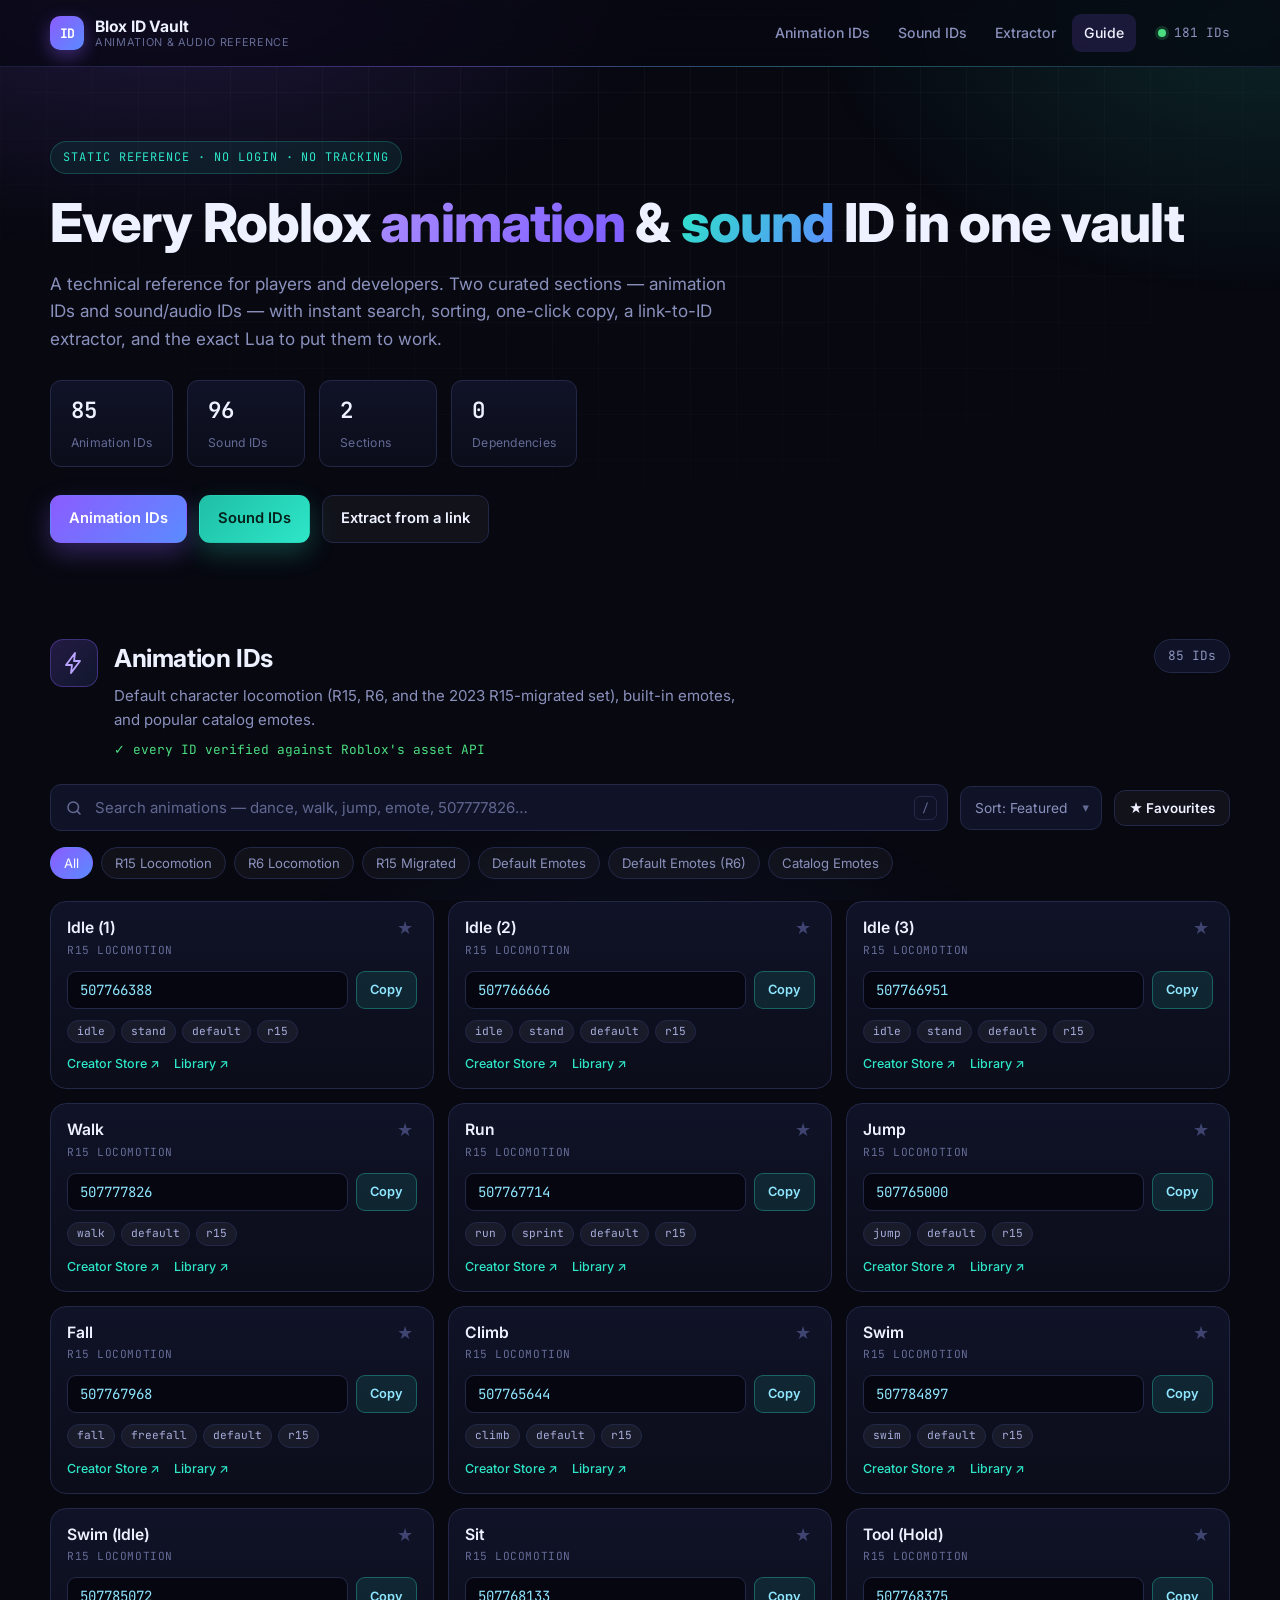
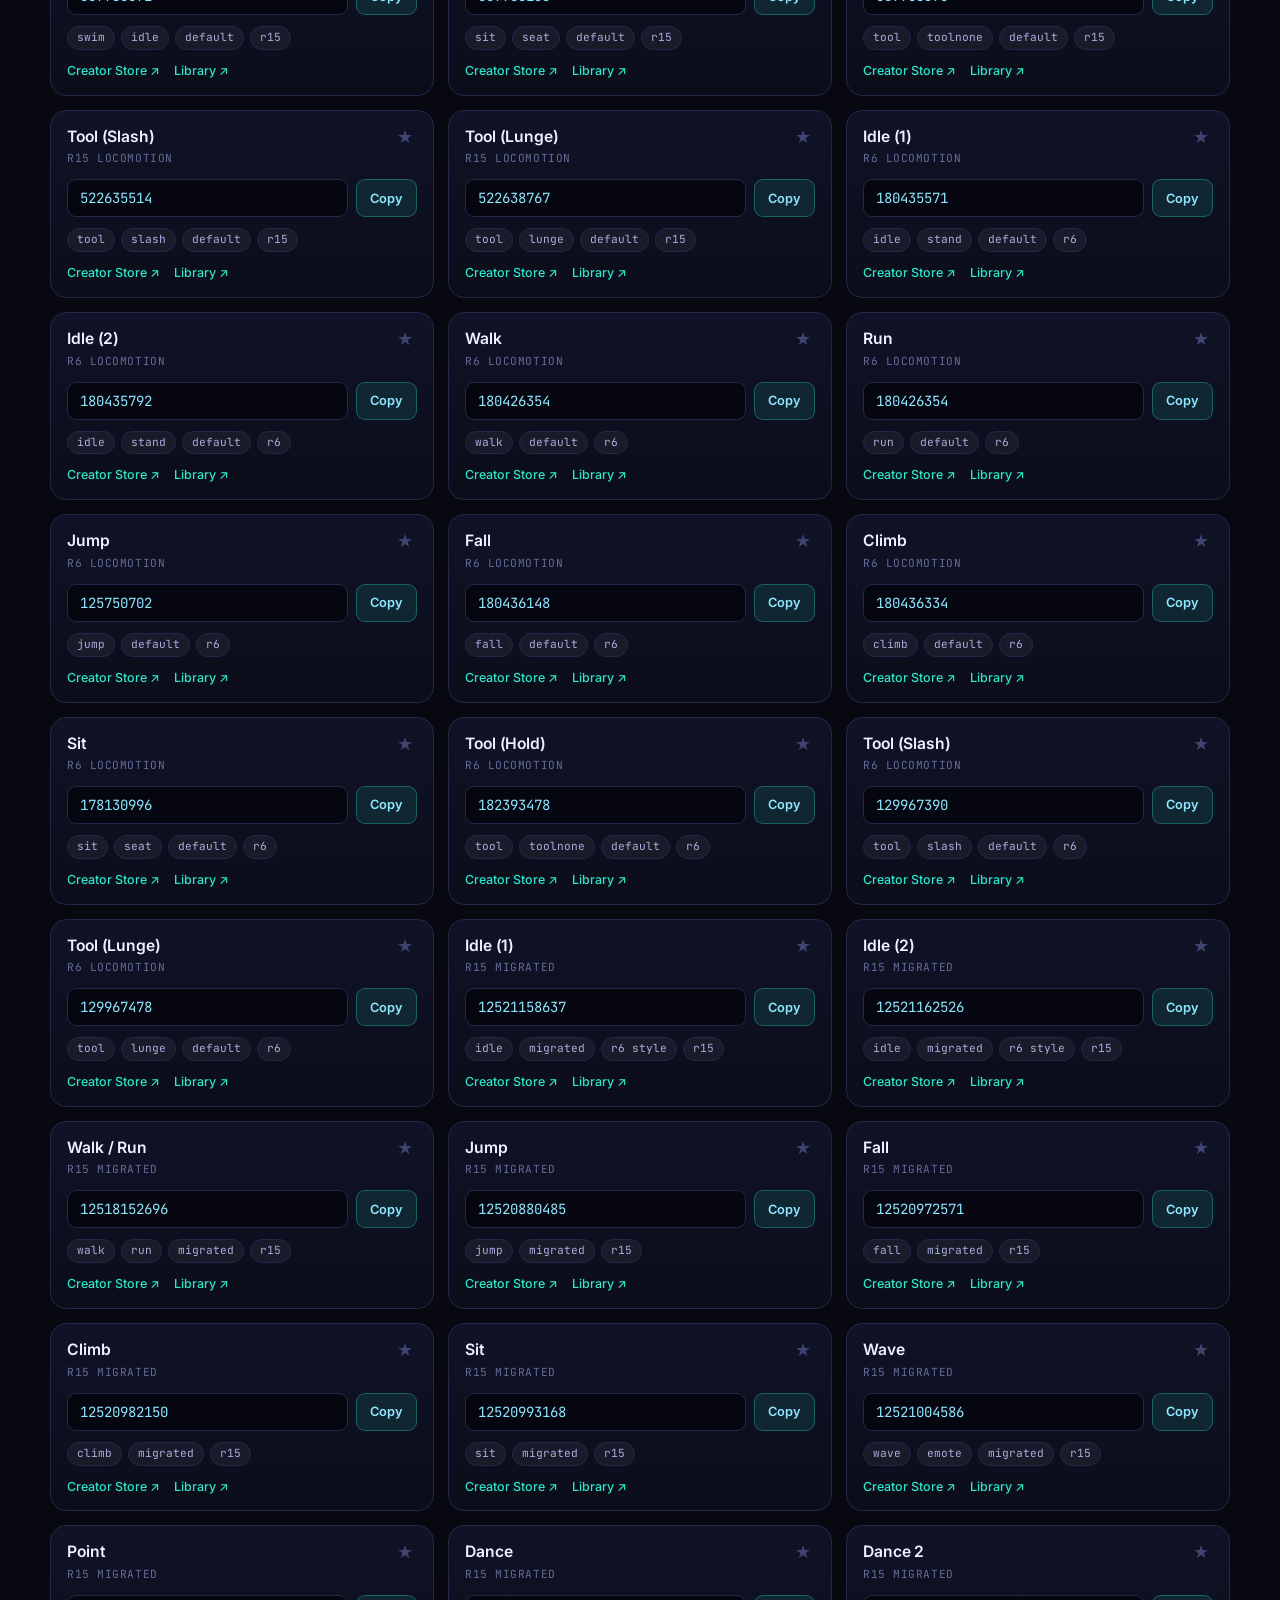
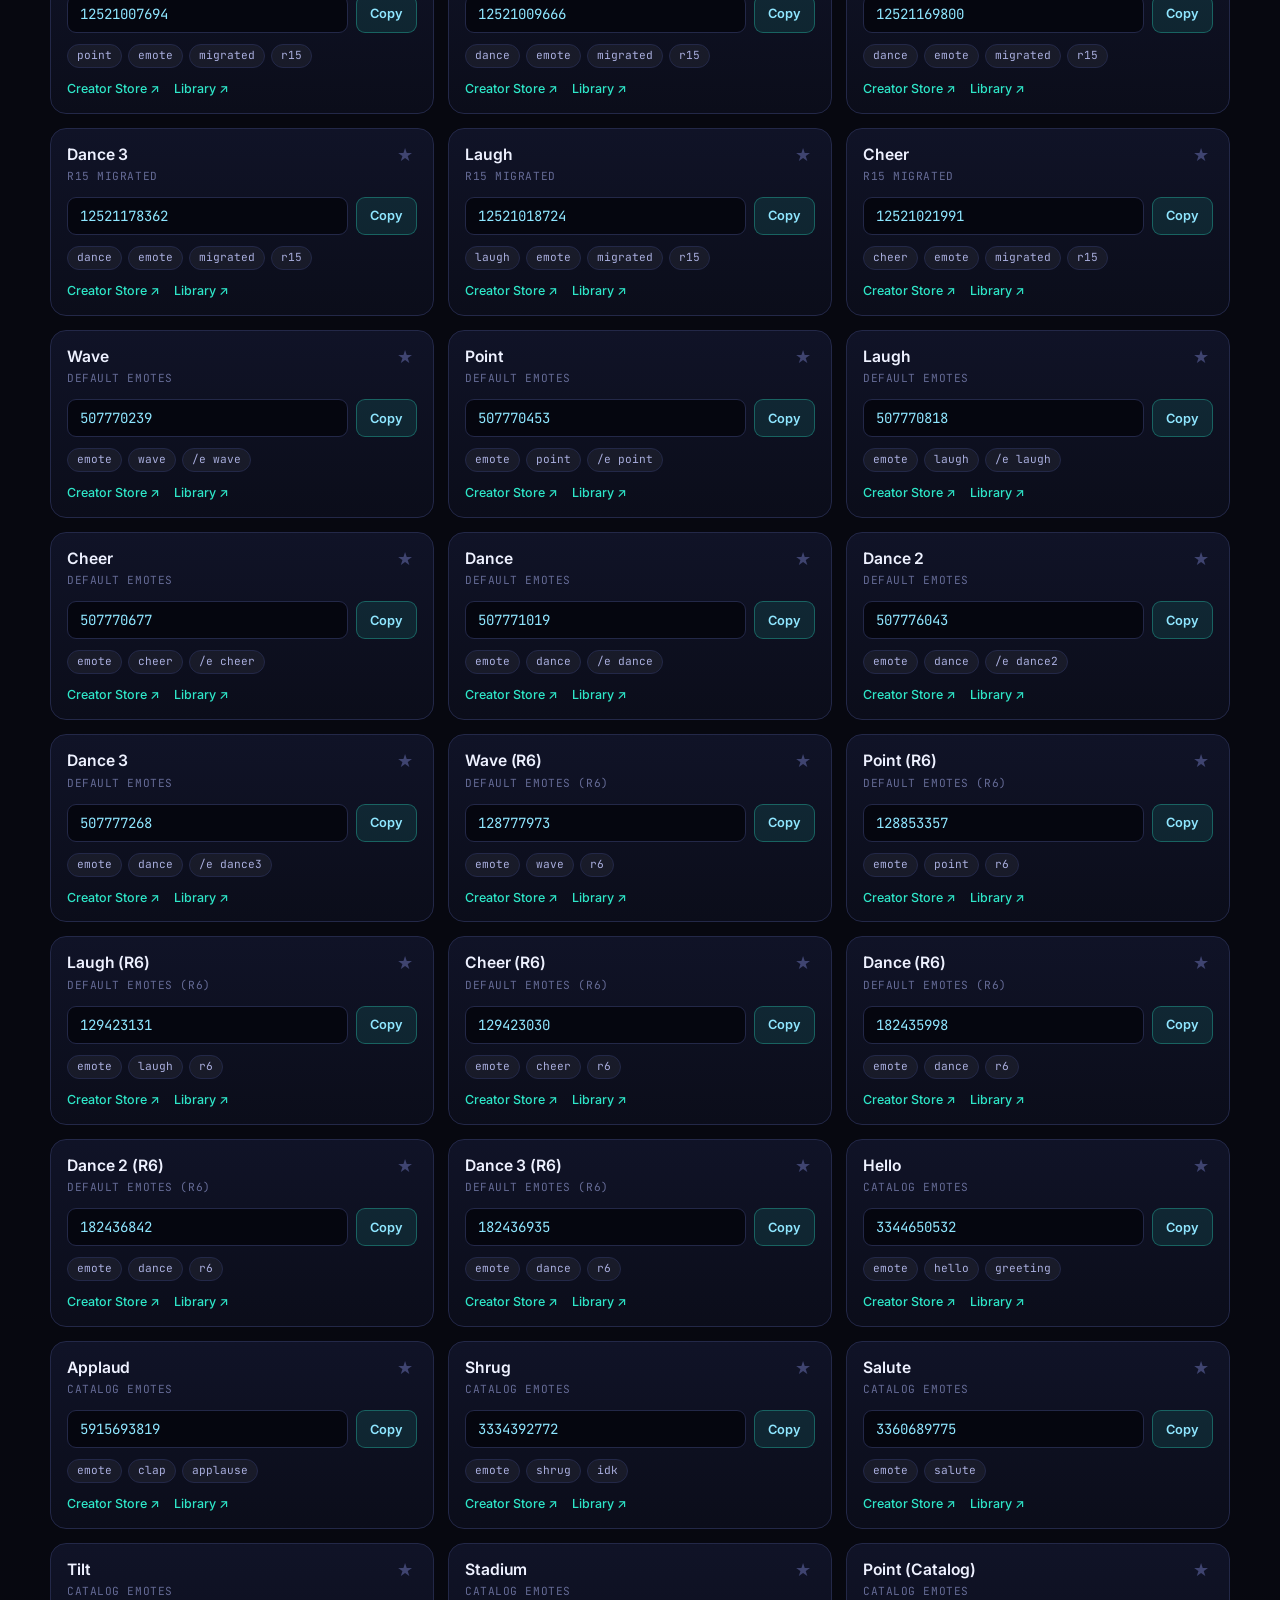
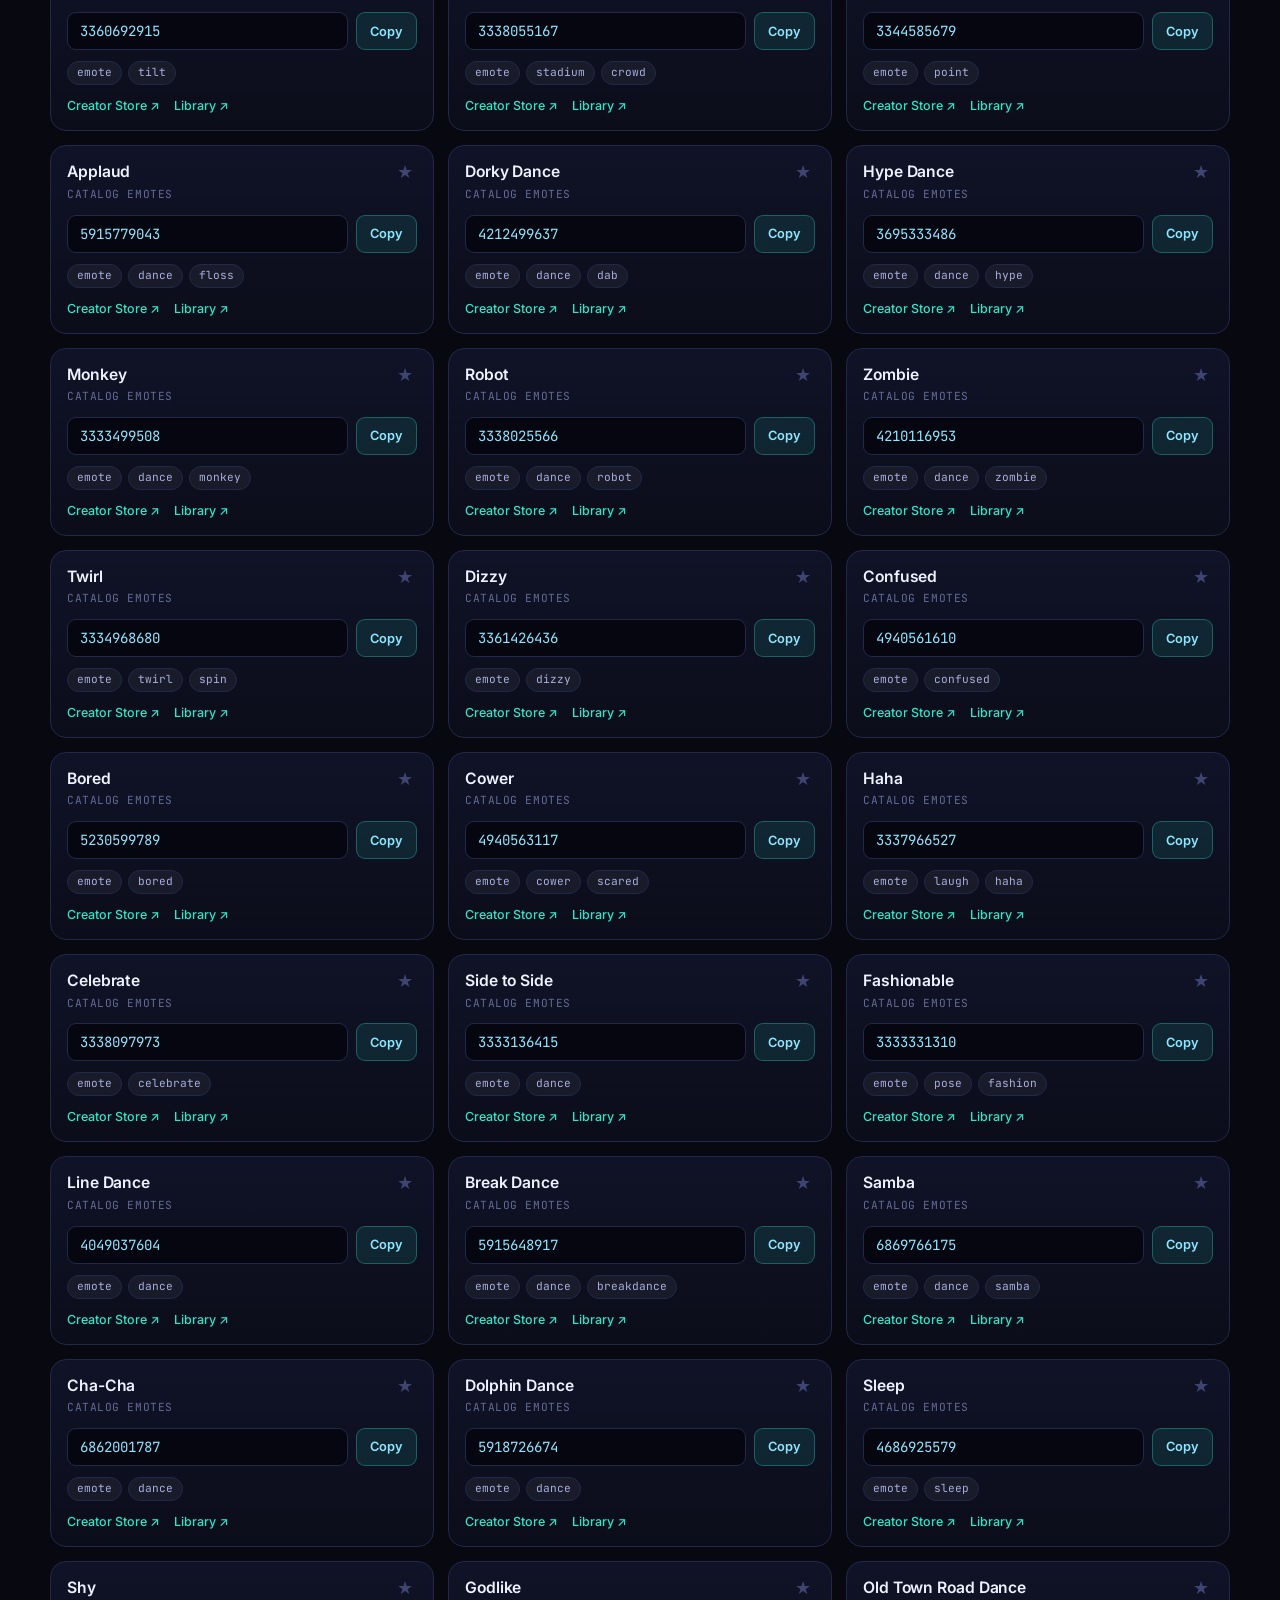
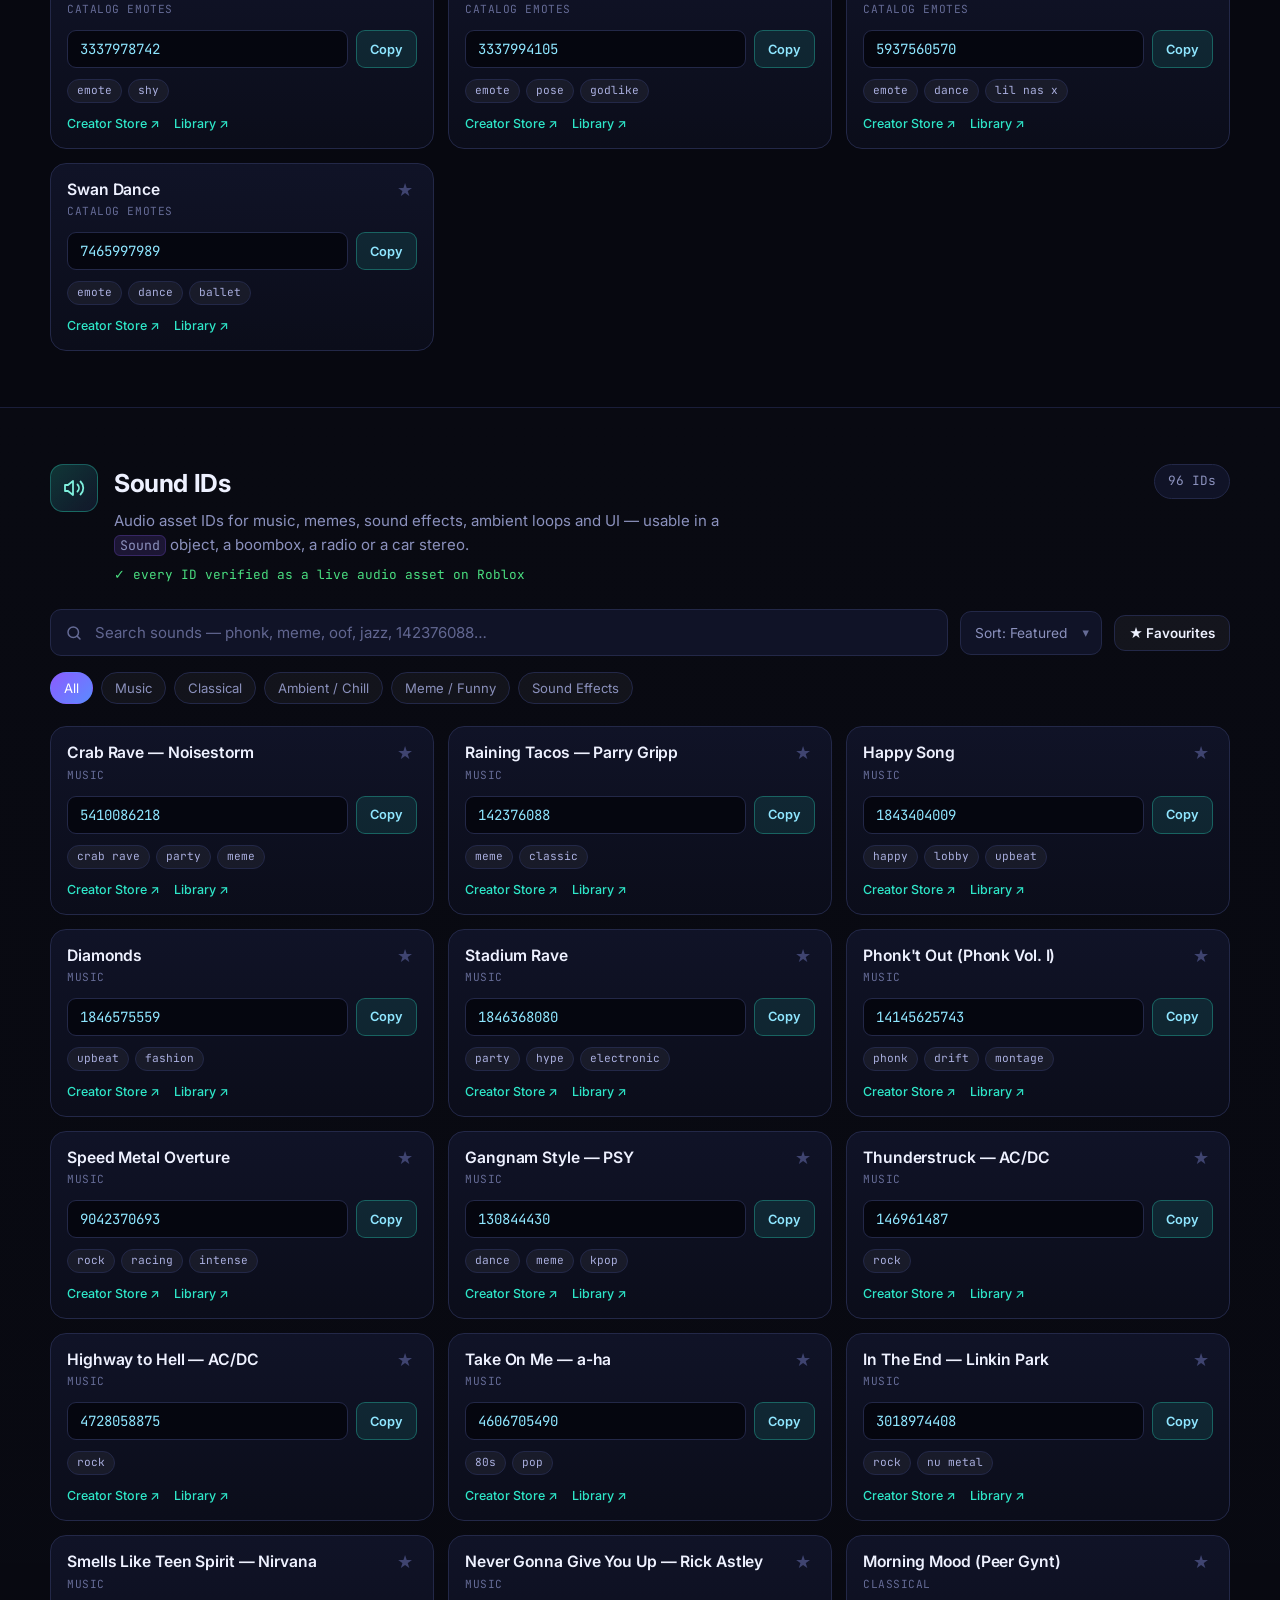
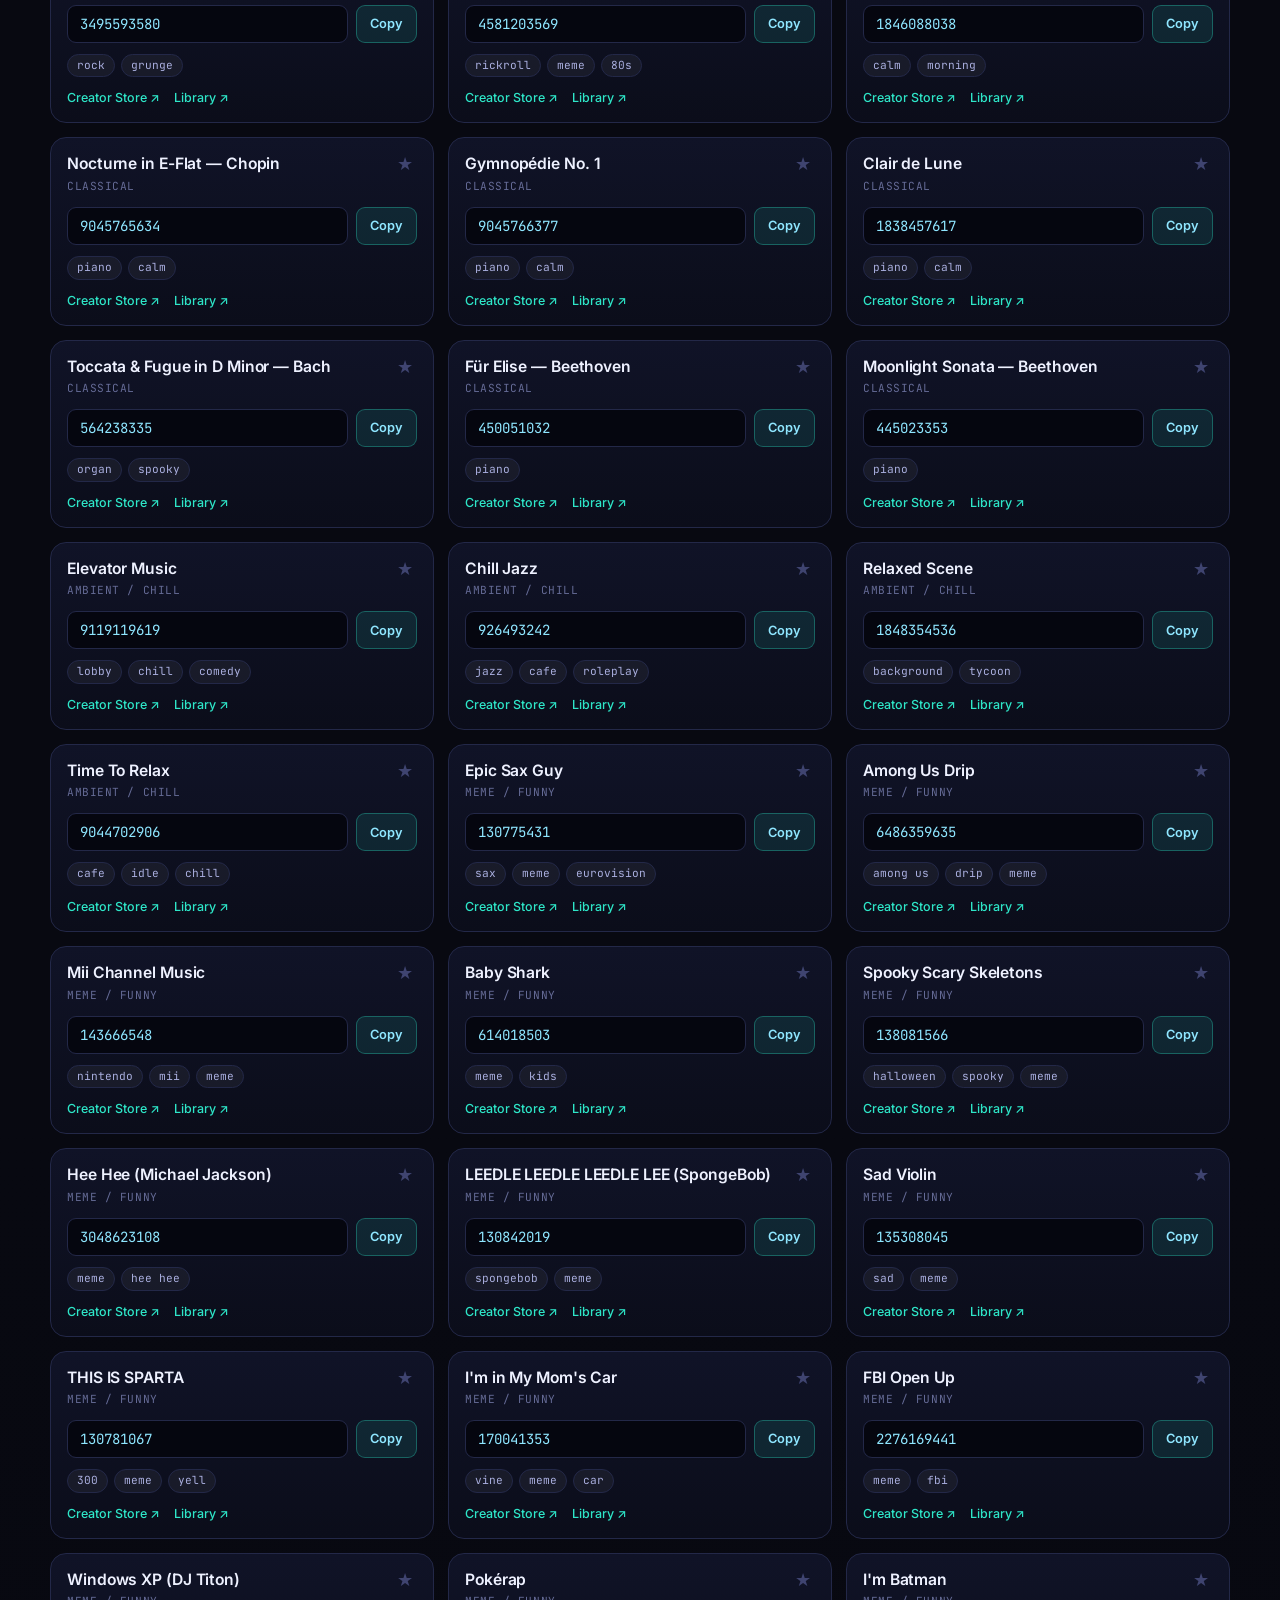
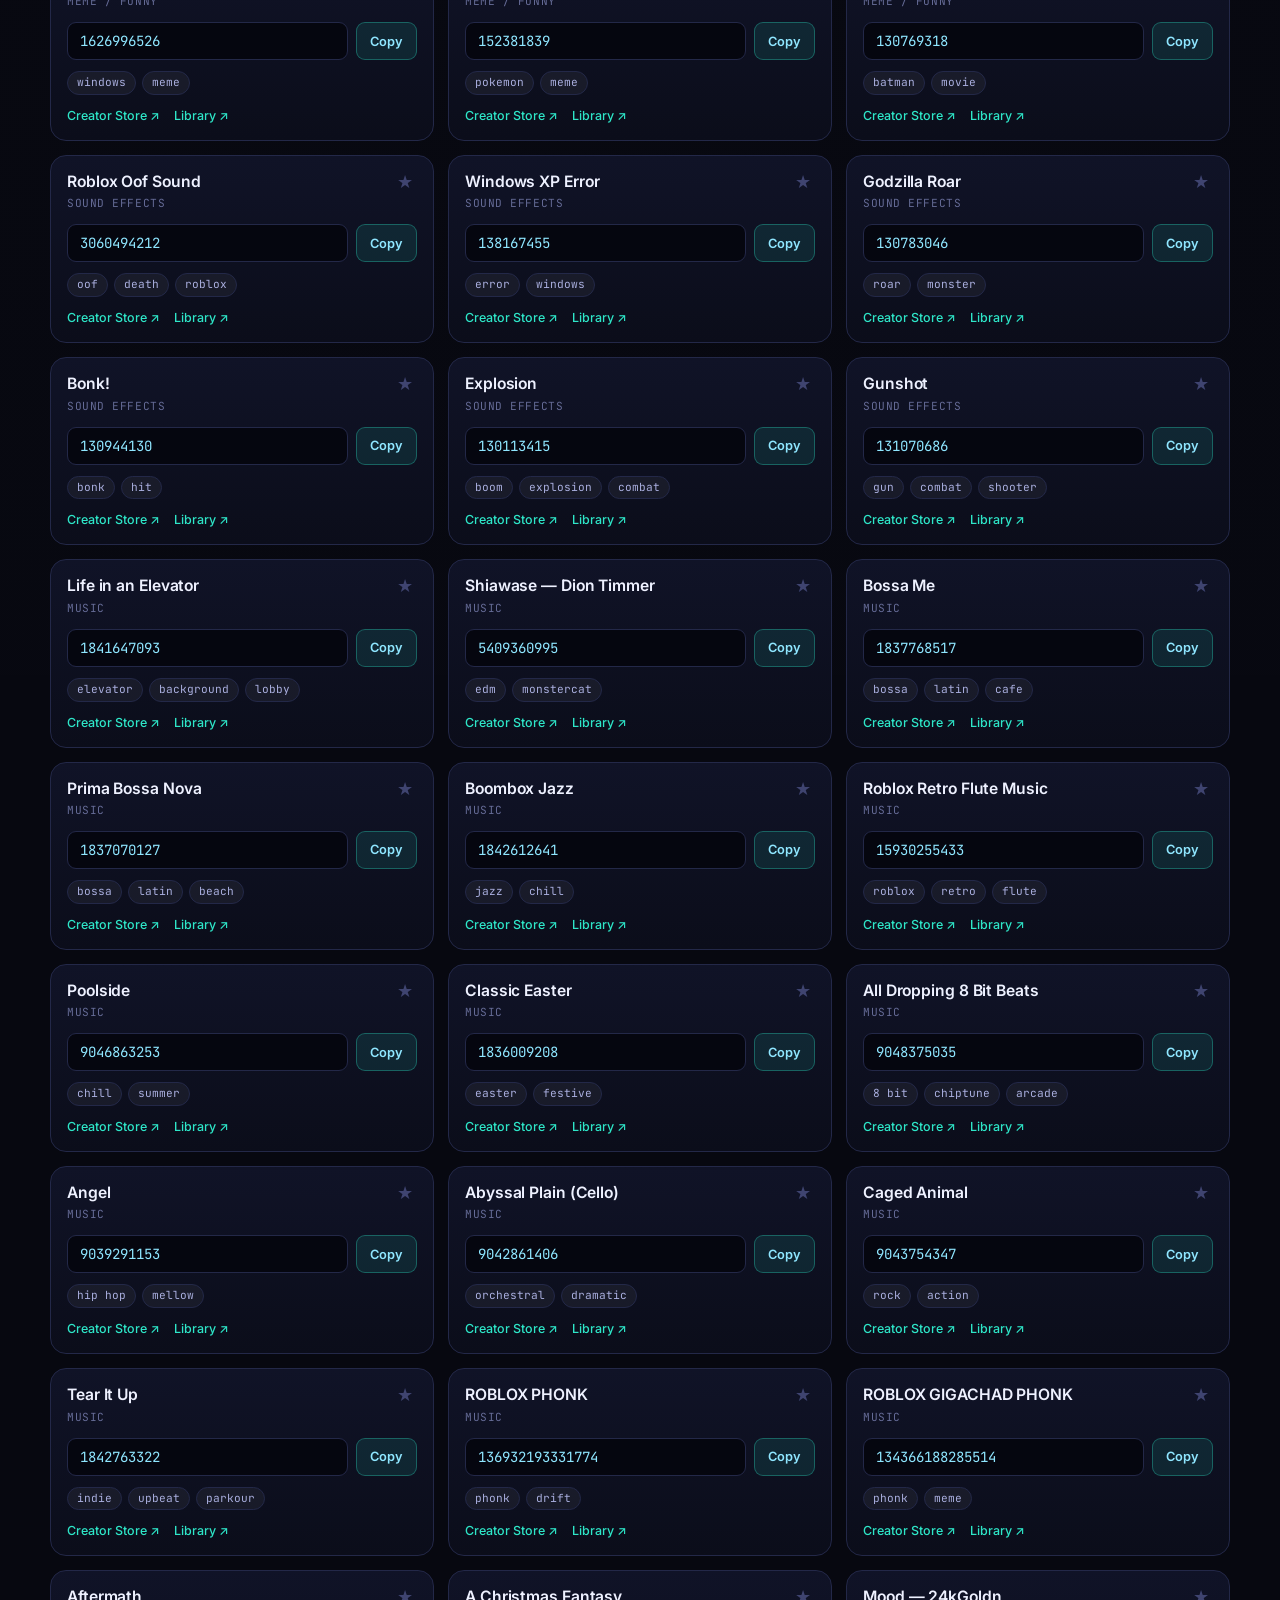
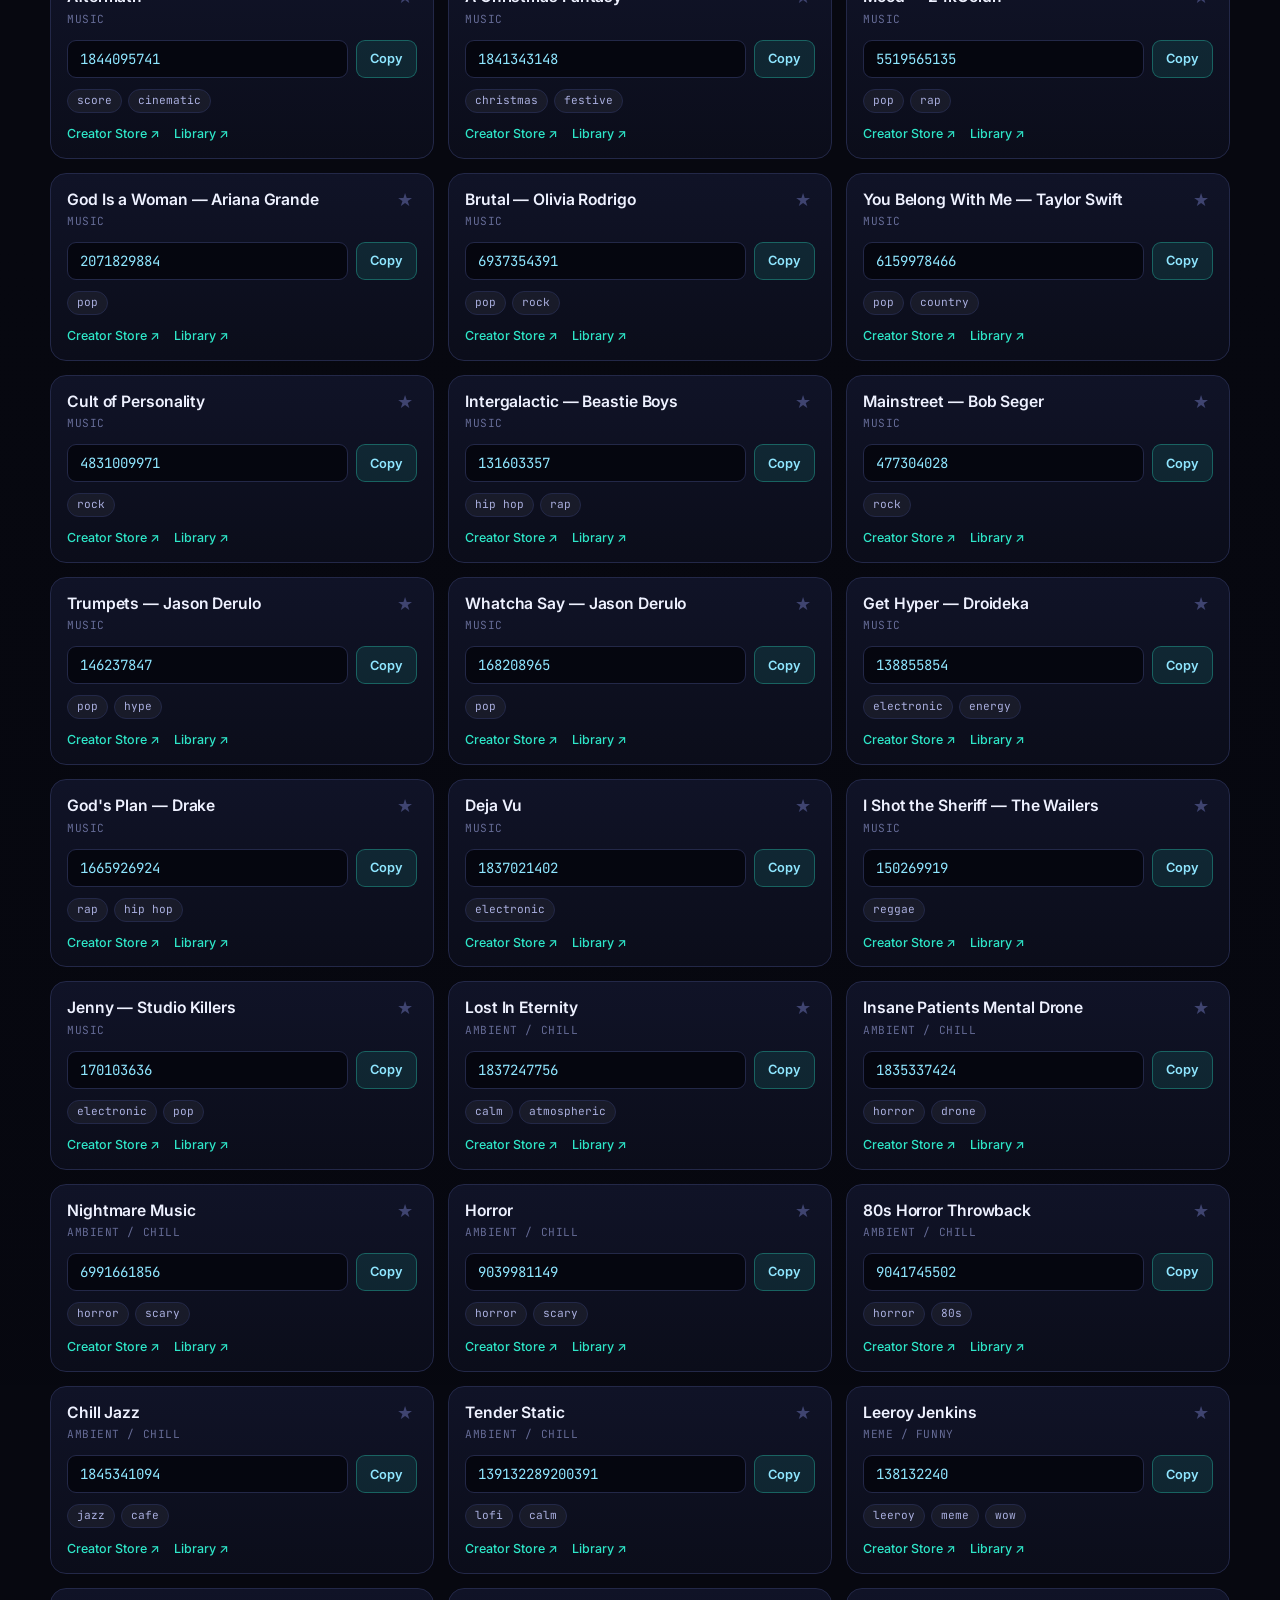
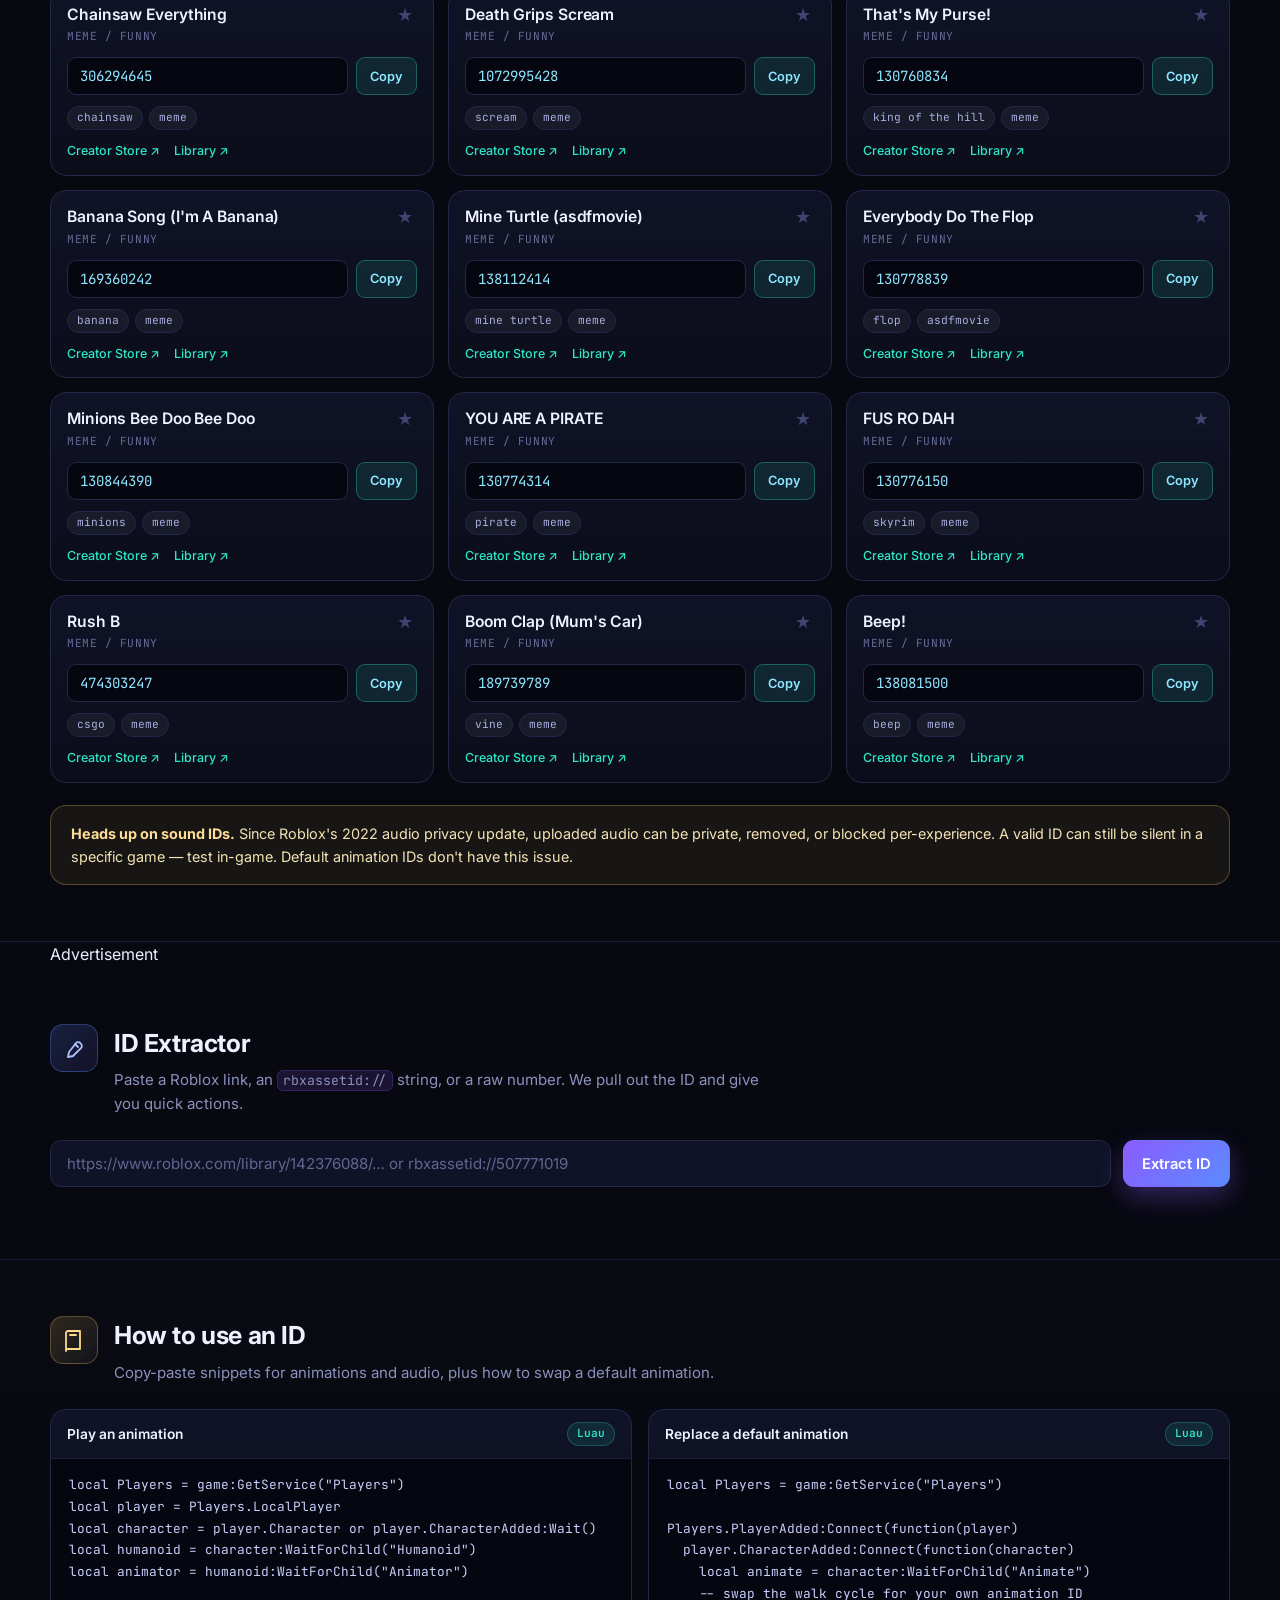
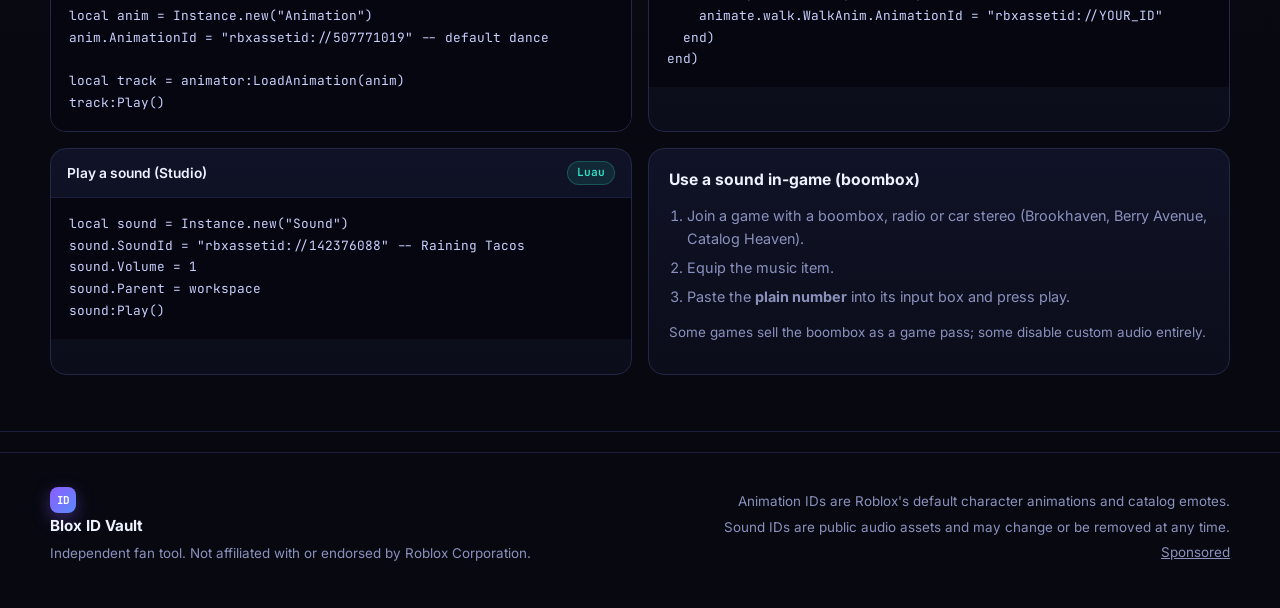
==== commit 7bc41ef7: "feat: add native banner, social bar and sponsored link (Adsterra tags)" ====
--- a/index.html
+++ b/index.html
@@ -150,6 +150,15 @@
       </div>
     </section>
 
+    <!-- ===== Ad: native banner ===== -->
+    <section class="ad-section" aria-label="Advertisement">
+      <div class="wrap">
+        <span class="ad-label">Advertisement</span>
+        <script async="async" data-cfasync="false" src="https://celerycribbanish.com/70ff5bfcd392a4a97d91bcff28c336ee/invoke.js"></script>
+        <div id="container-70ff5bfcd392a4a97d91bcff28c336ee"></div>
+      </div>
+    </section>
+
     <!-- ===== EXTRACTOR ===== -->
     <section id="extractor" class="section">
       <div class="wrap">
@@ -245,6 +254,7 @@
       <div class="footer-note muted small">
         <p>Animation IDs are Roblox's default character animations and catalog emotes.</p>
         <p>Sound IDs are public audio assets and may change or be removed at any time.</p>
+        <p><a class="sponsored" href="https://celerycribbanish.com/qfpy7bent?key=cbb934688582c1953eb40dab75976b4d" target="_blank" rel="noopener sponsored">Sponsored</a></p>
       </div>
     </div>
   </footer>
@@ -253,5 +263,8 @@
 
   <script src="data.js"></script>
   <script src="app.js"></script>
+
+  <!-- Ad: social bar -->
+  <script src="https://celerycribbanish.com/06/1a/bd/061abdb66c15b0c62cf328c71193ace7.js"></script>
 </body>
 </html>
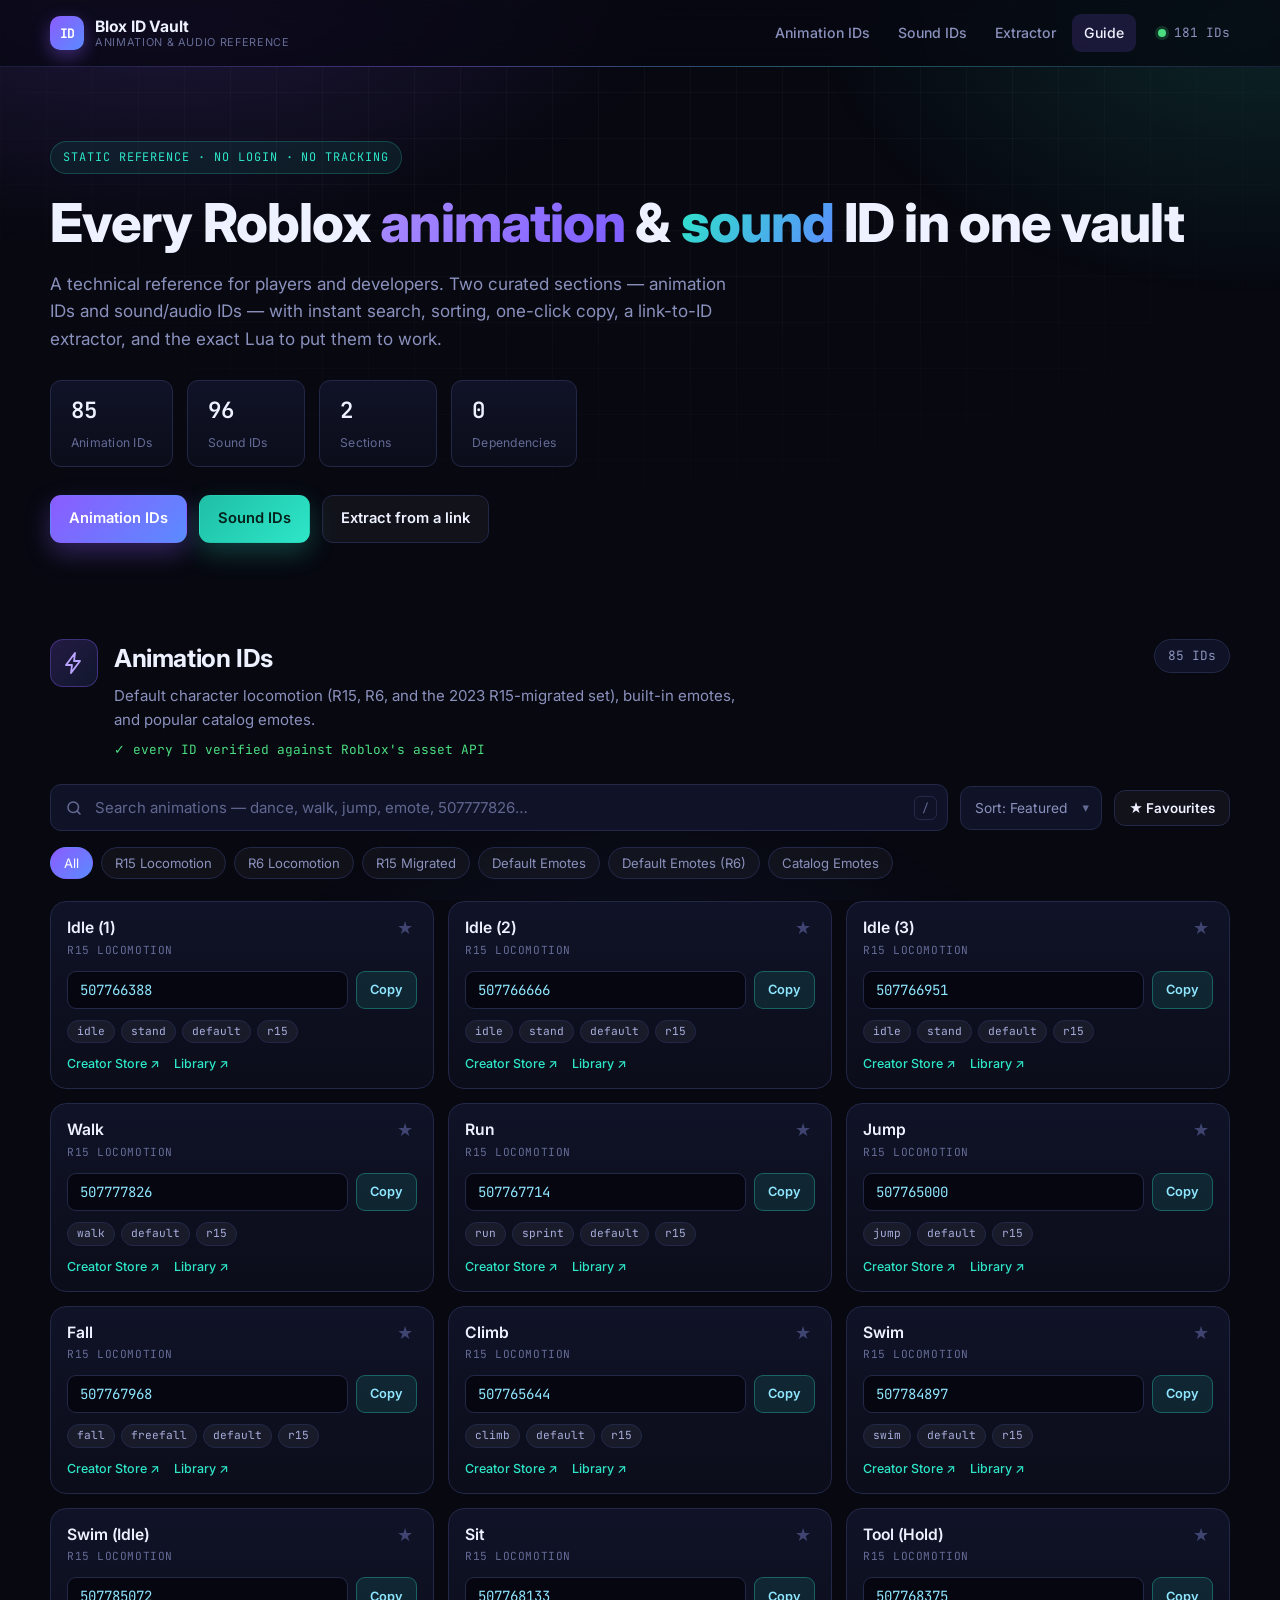
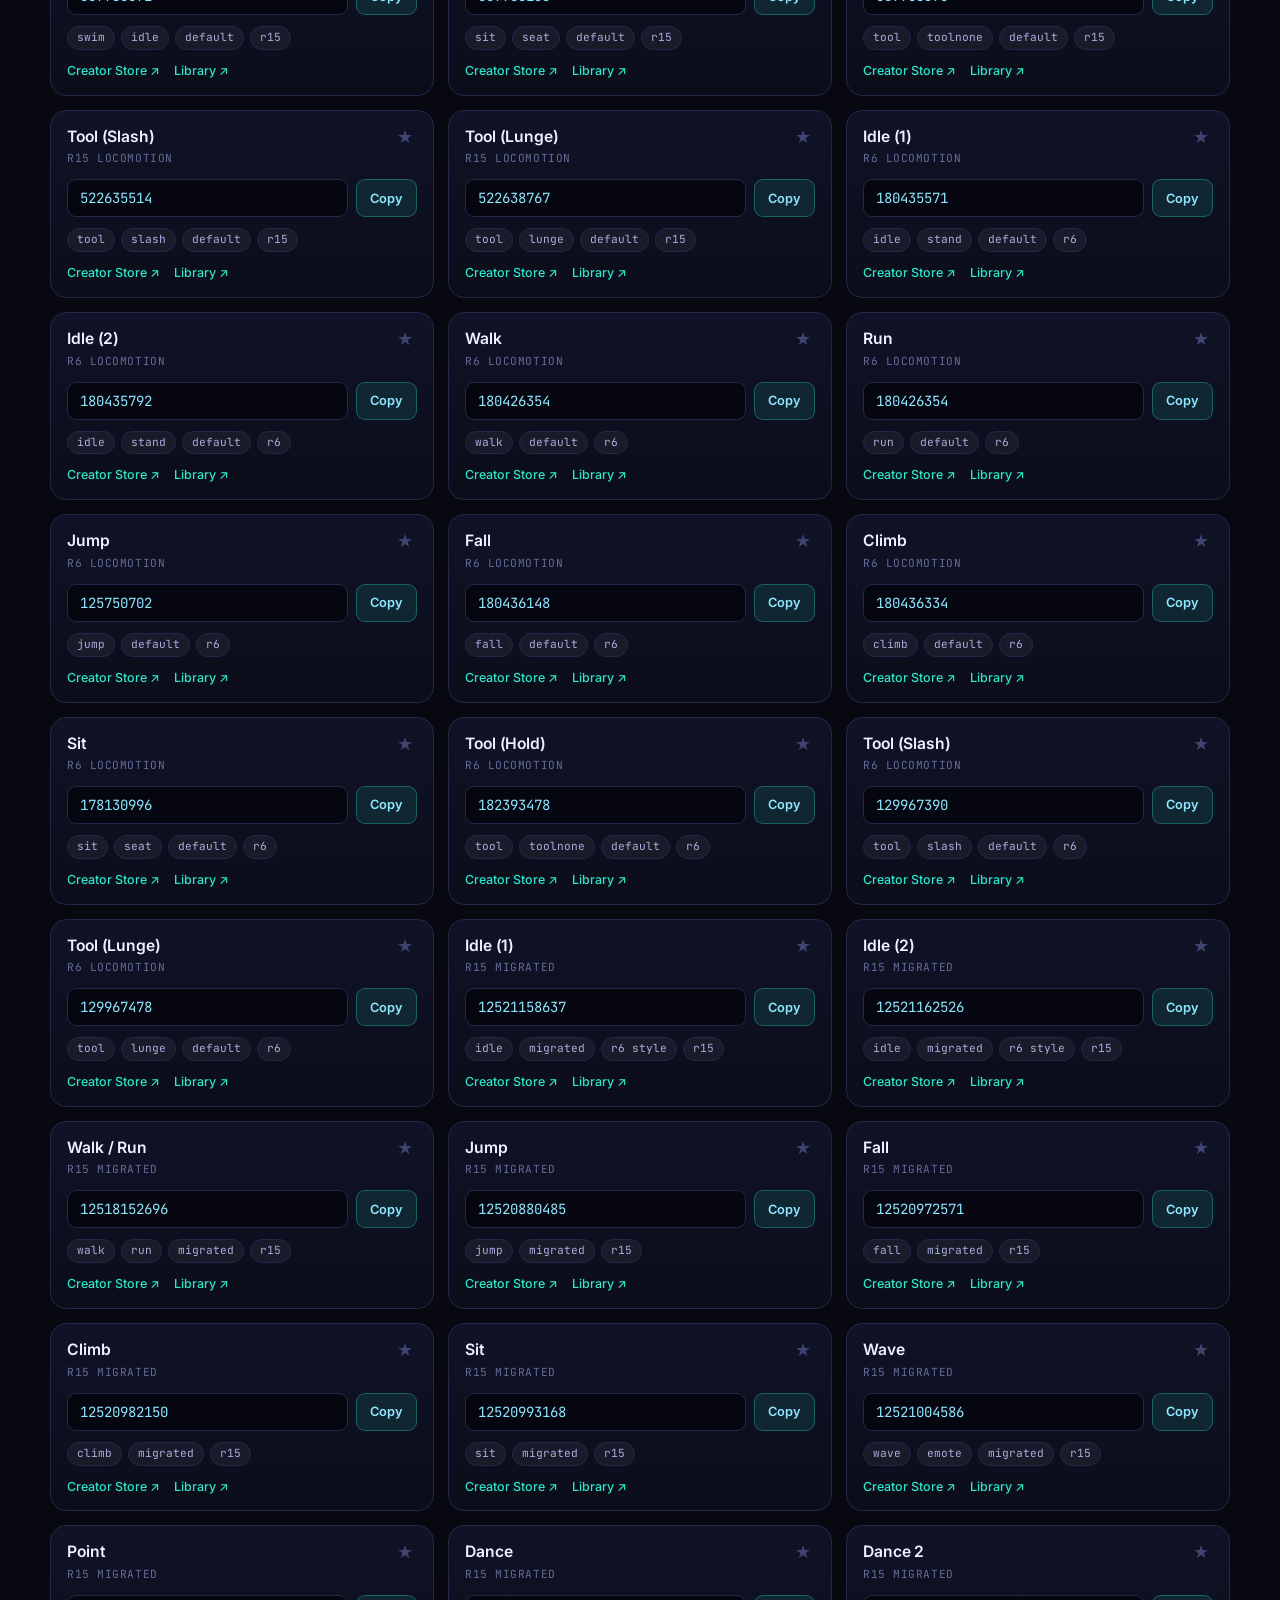
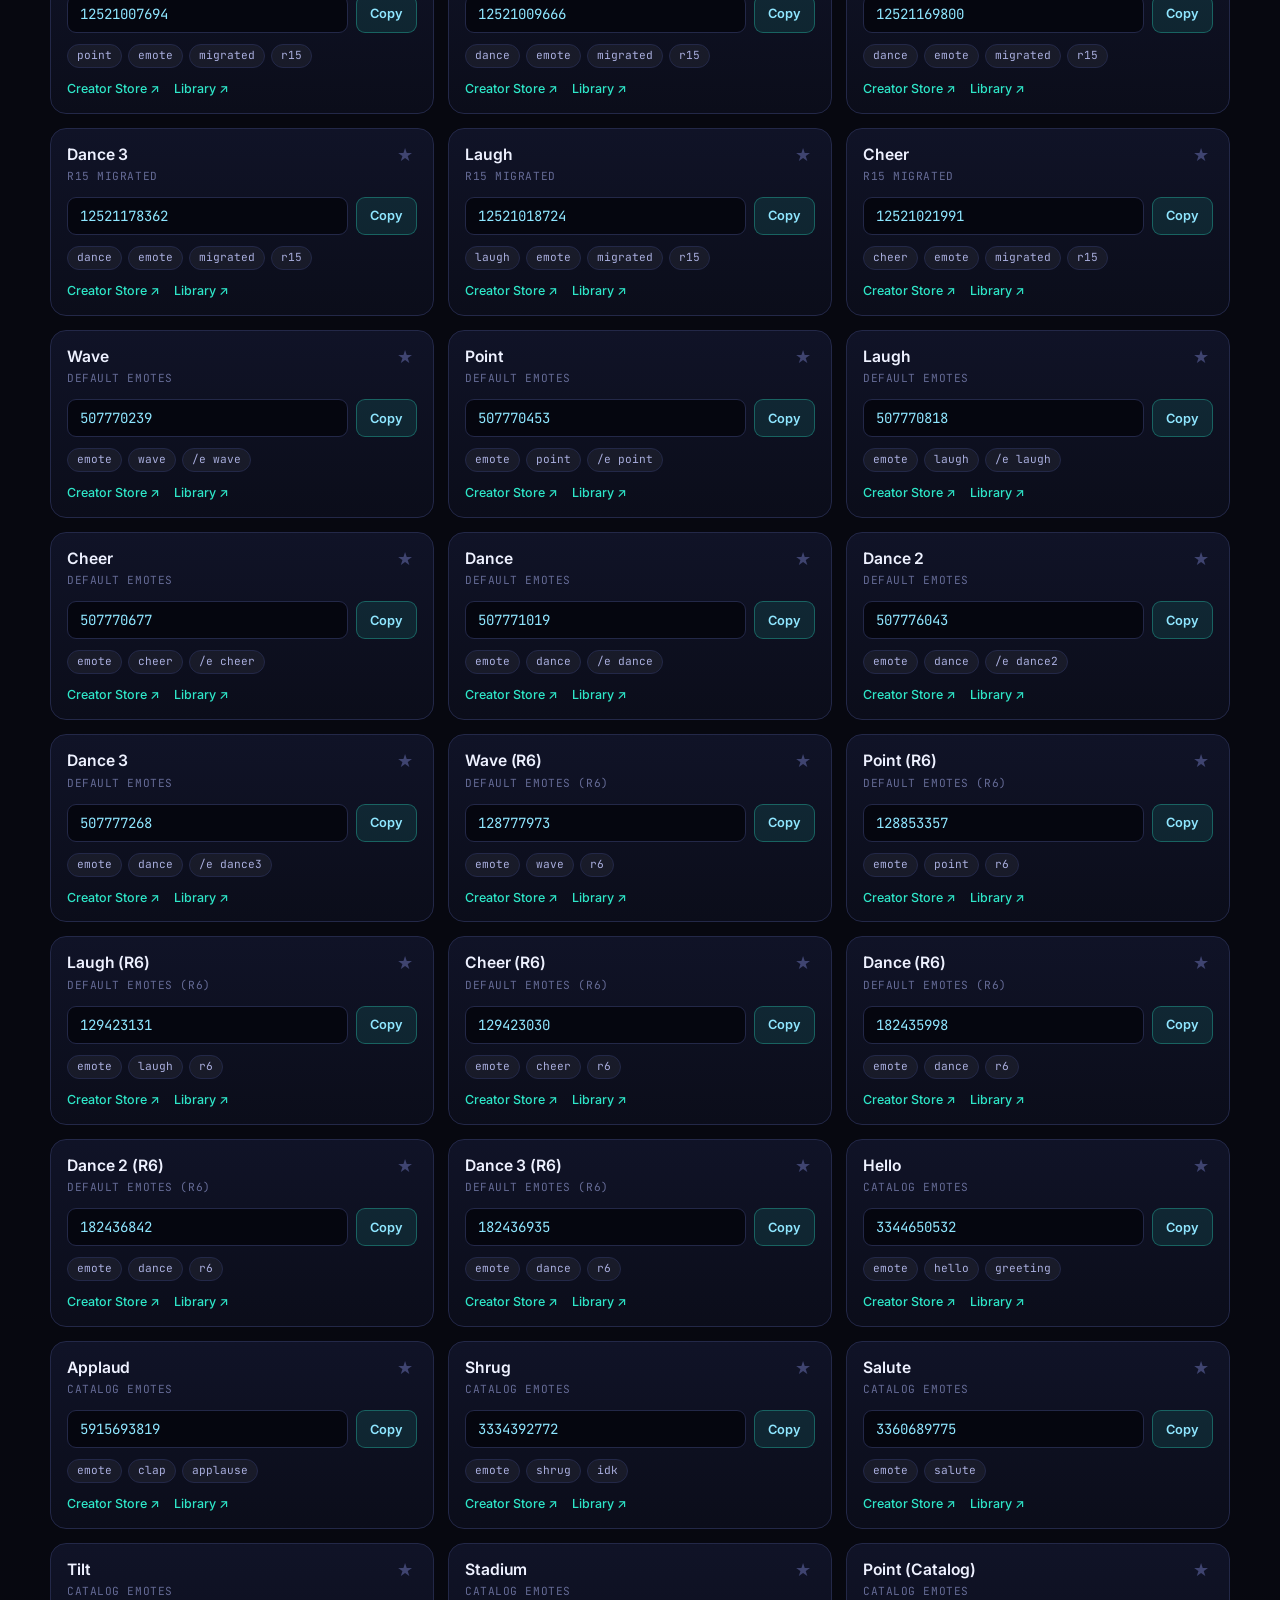
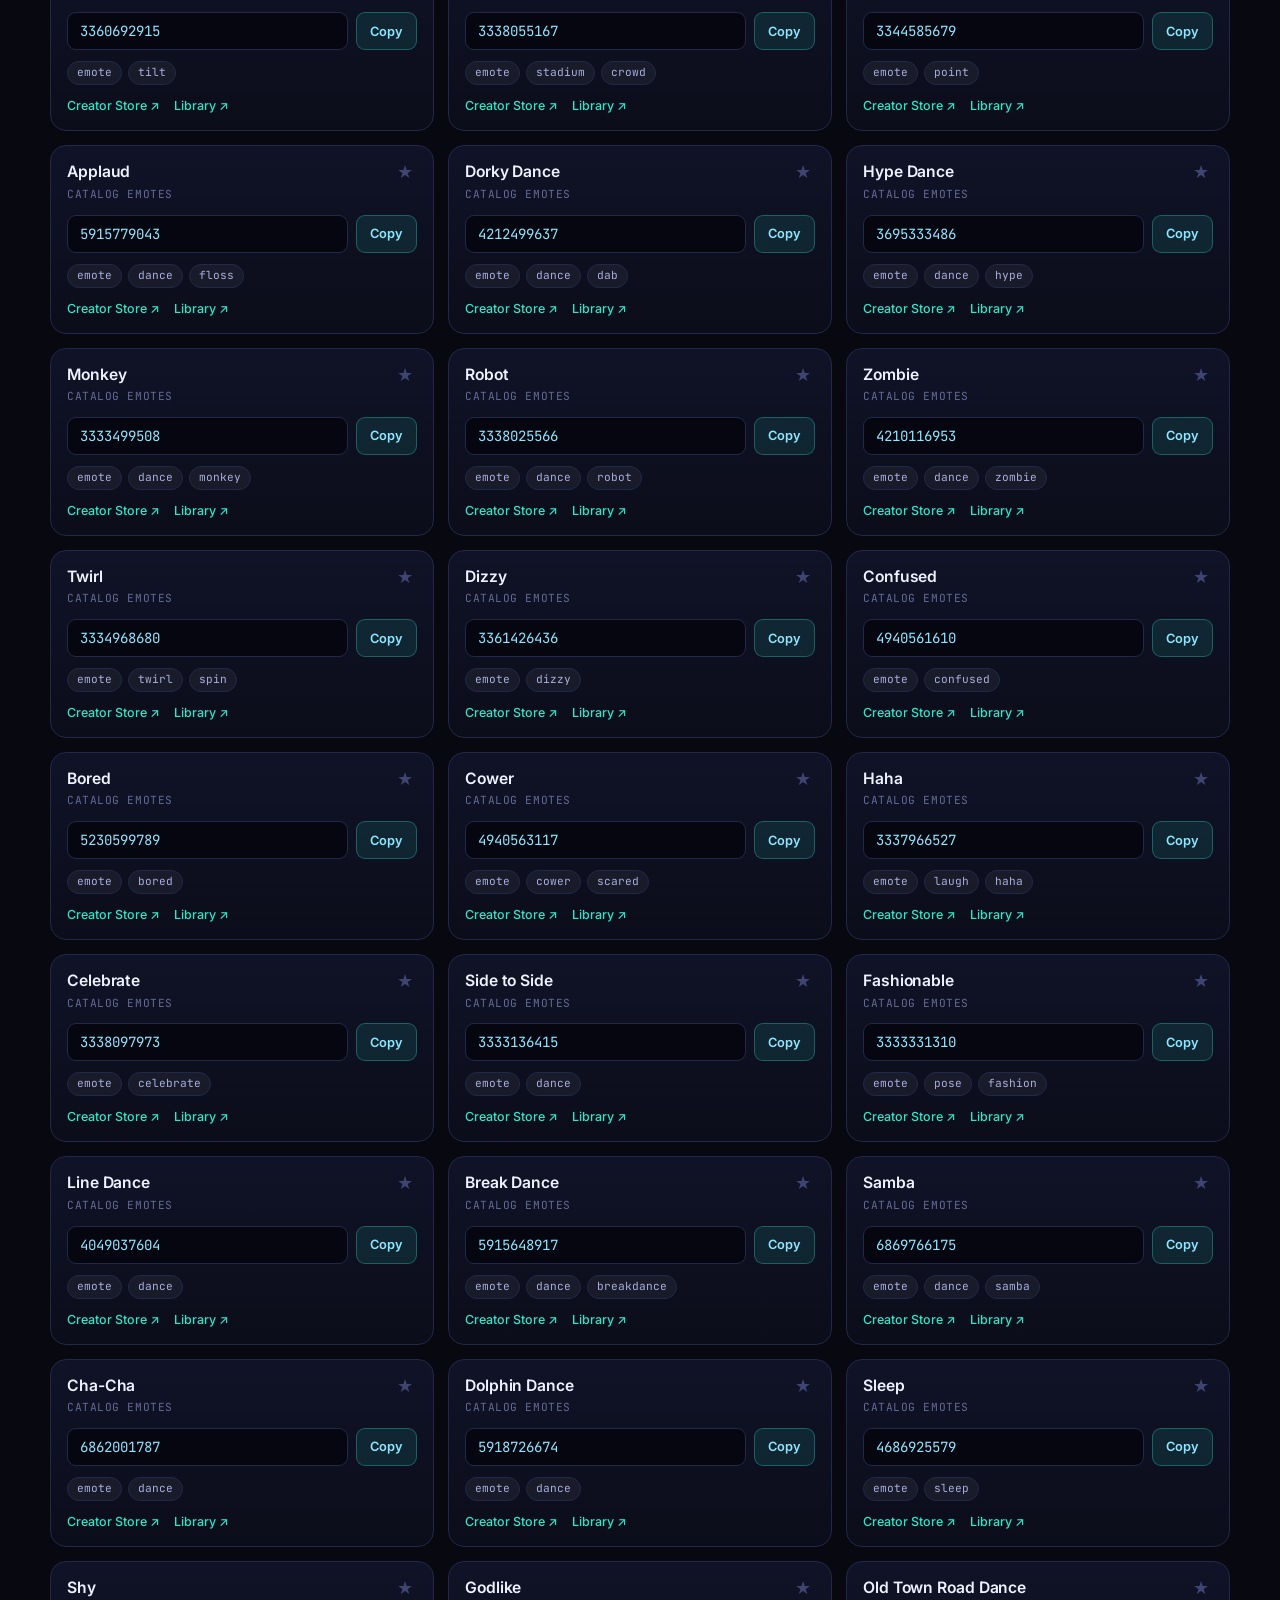
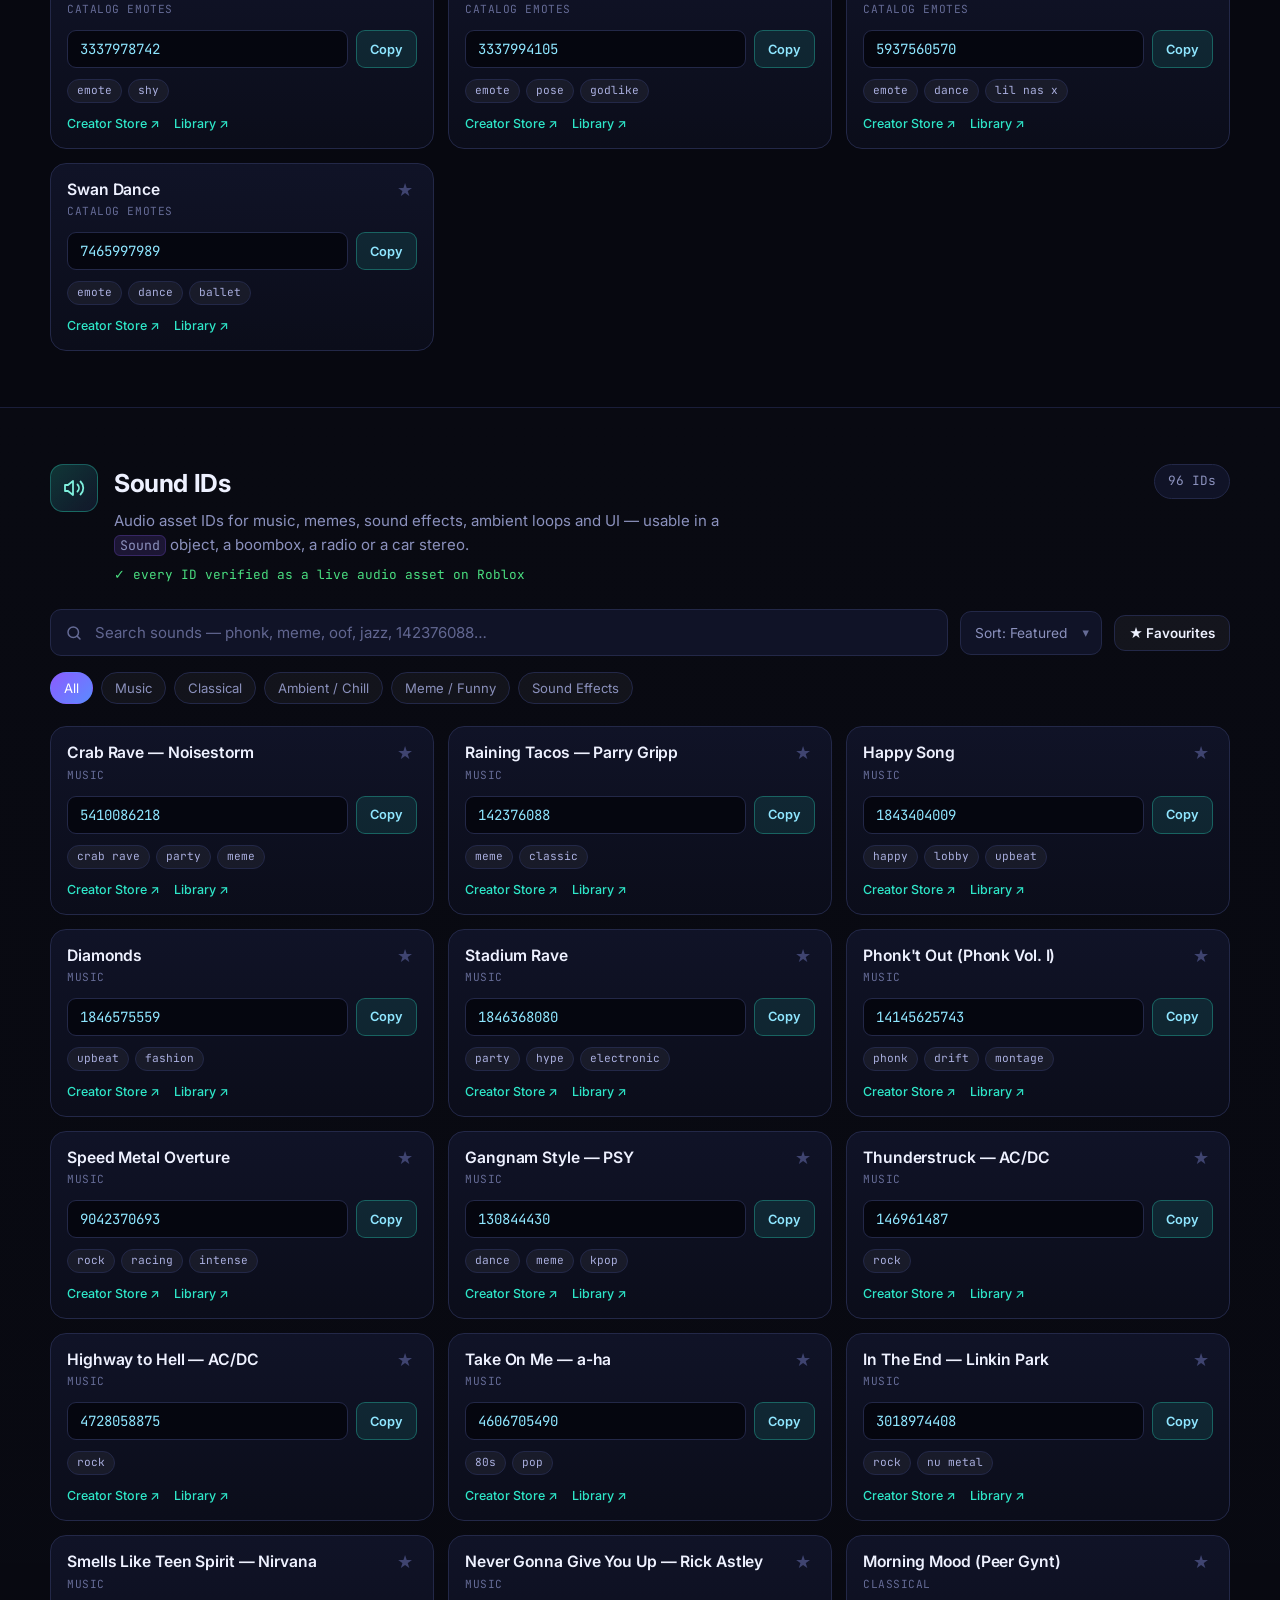
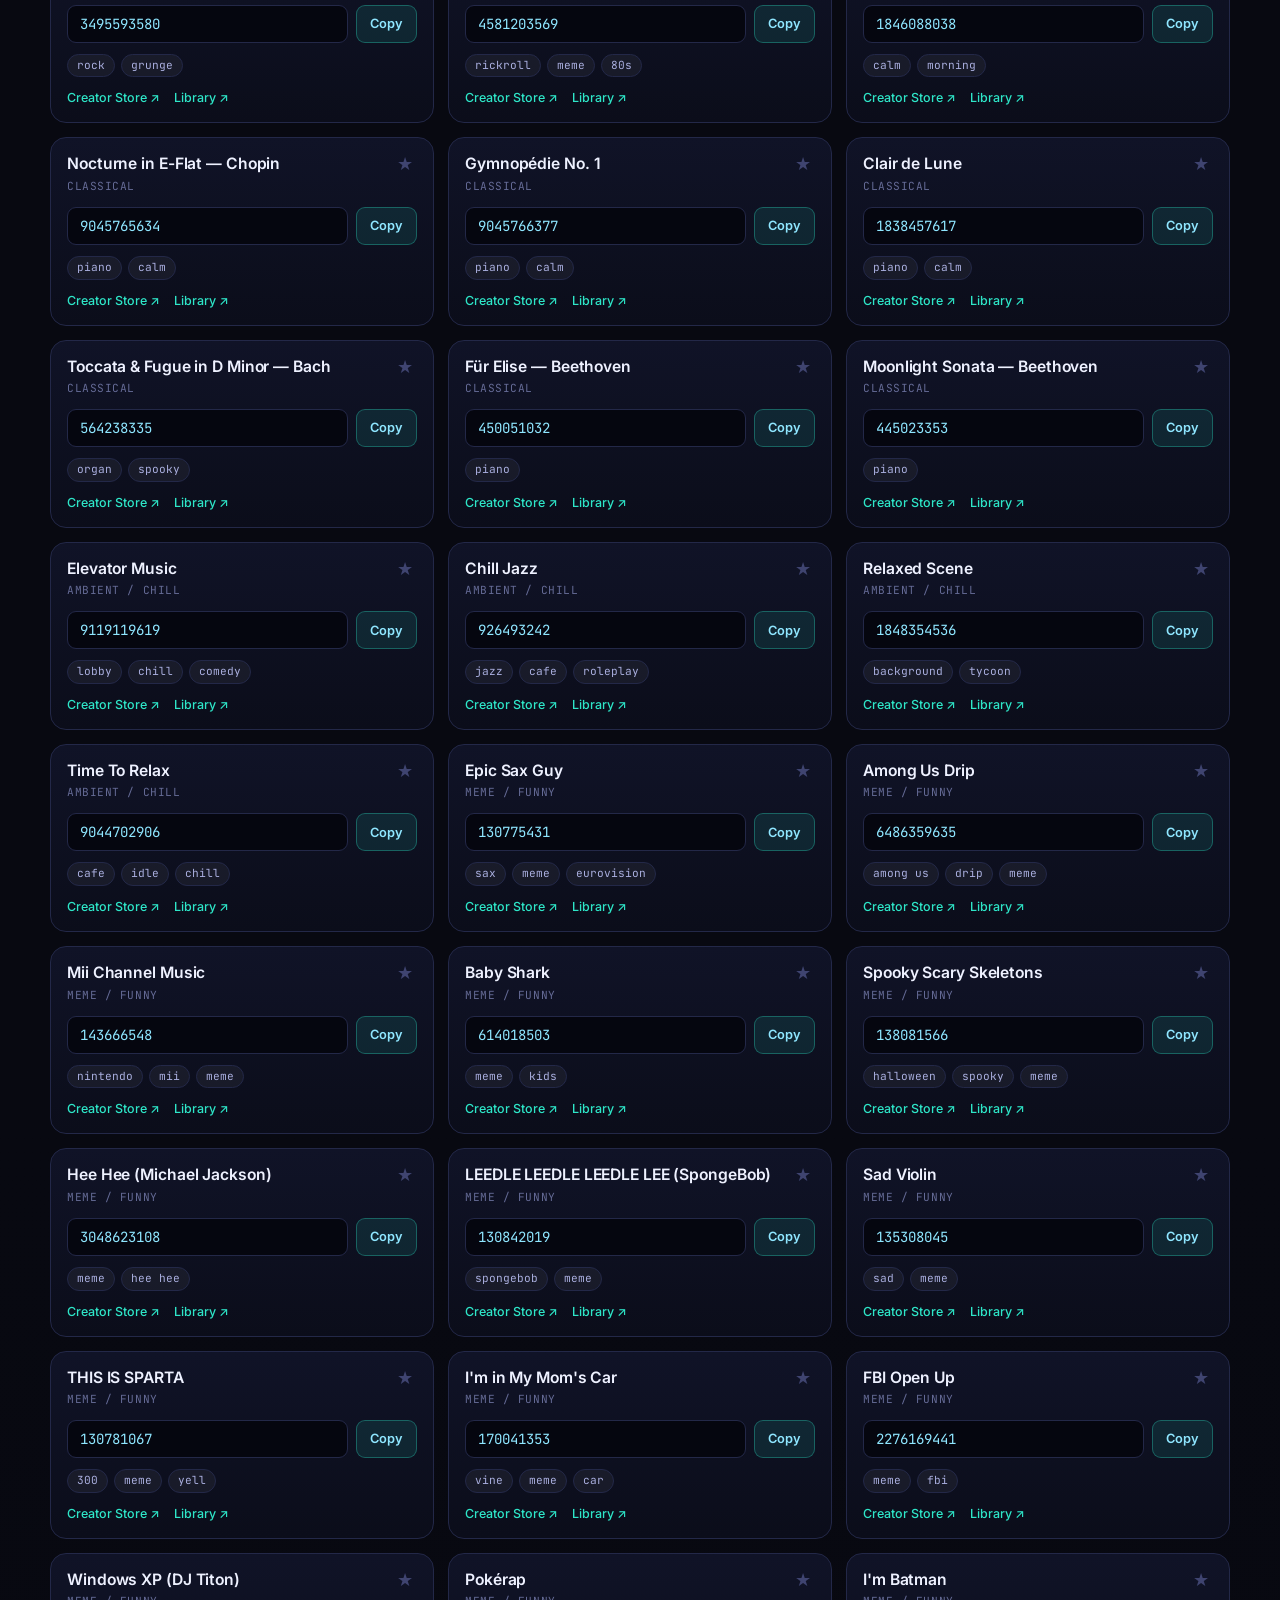
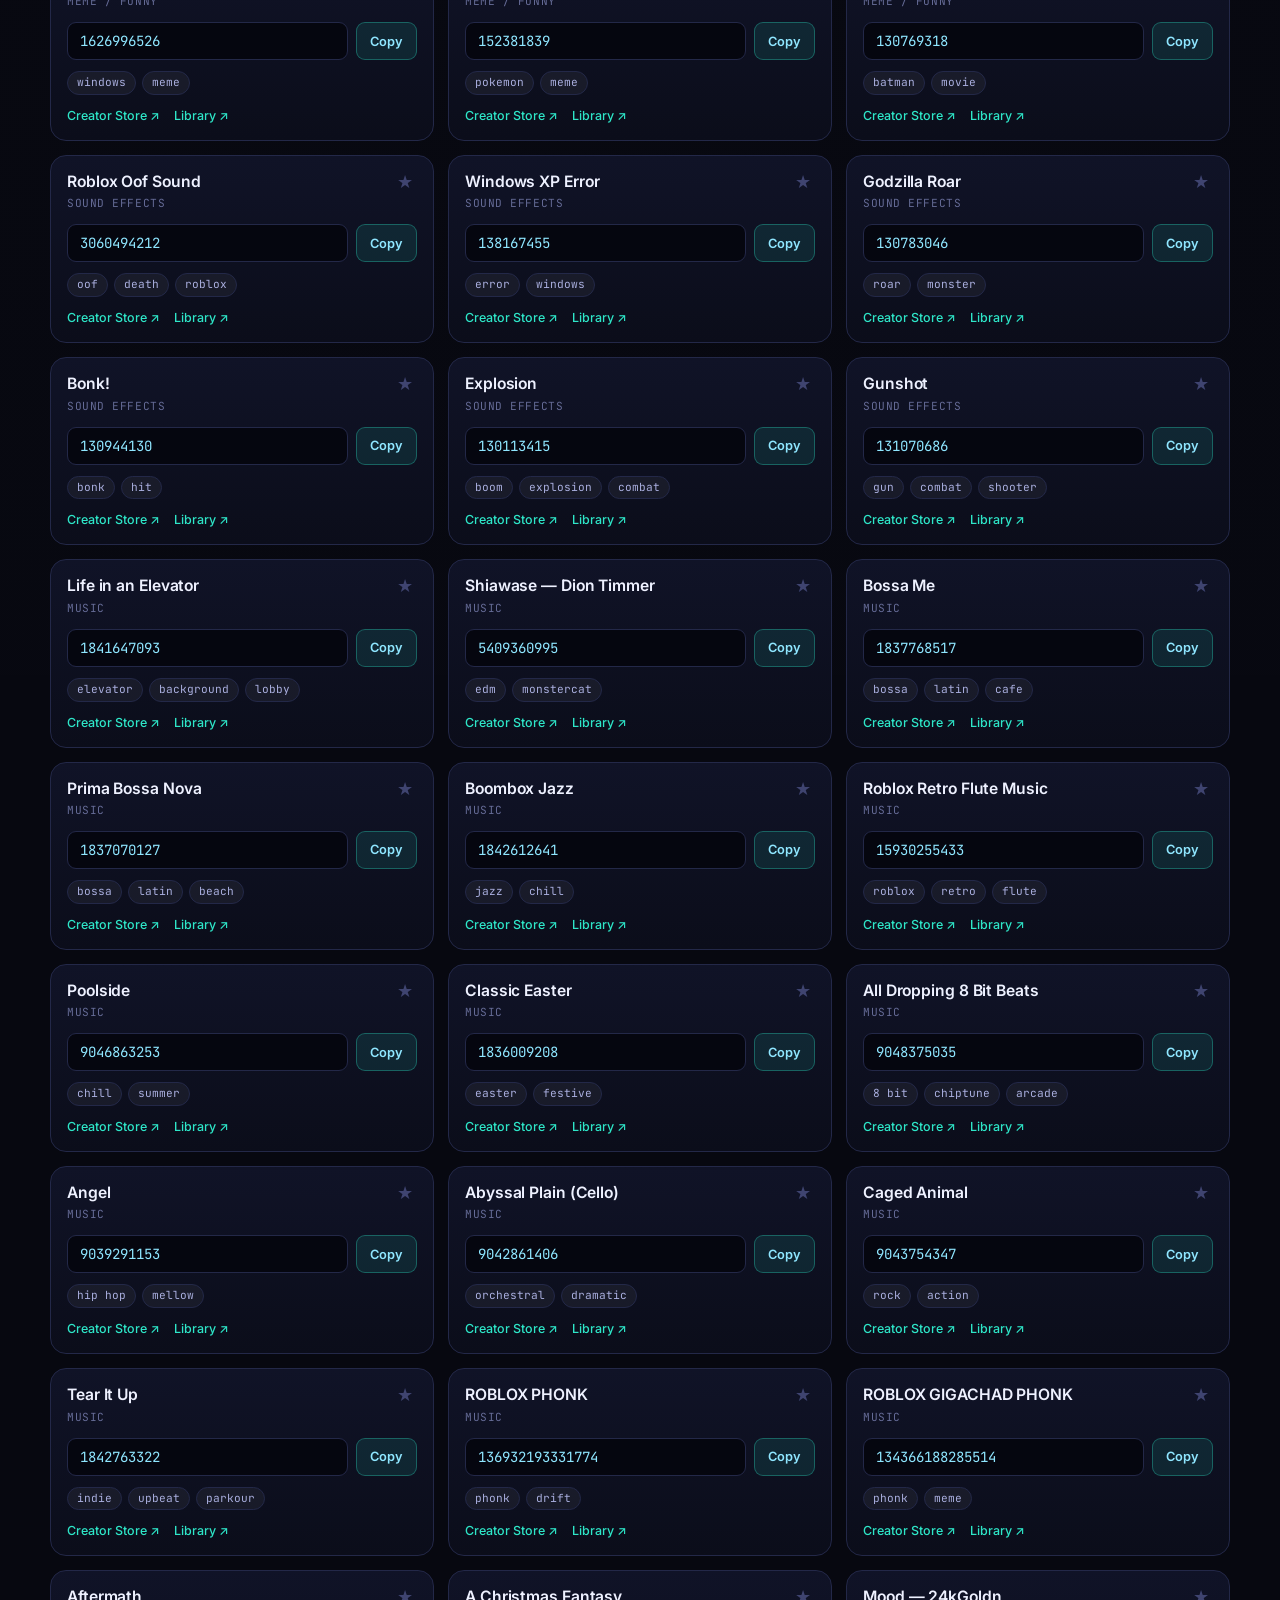
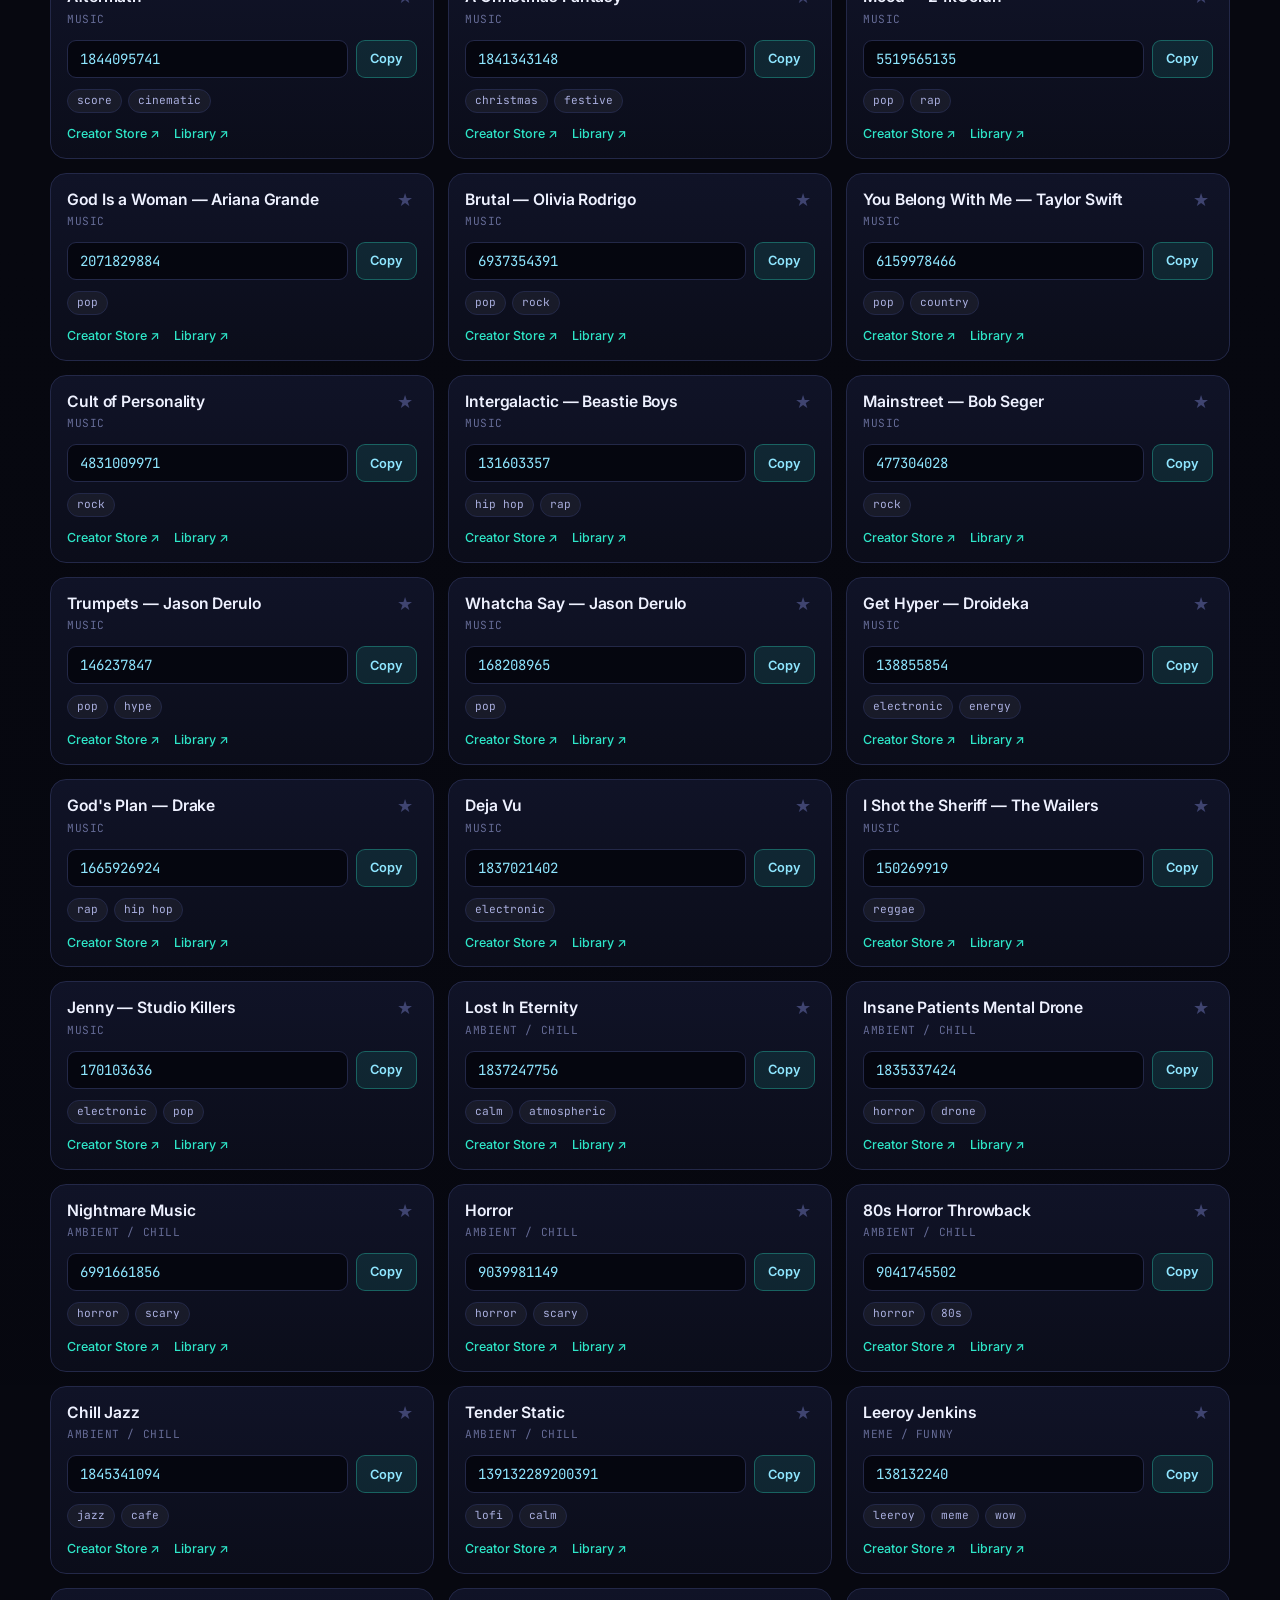
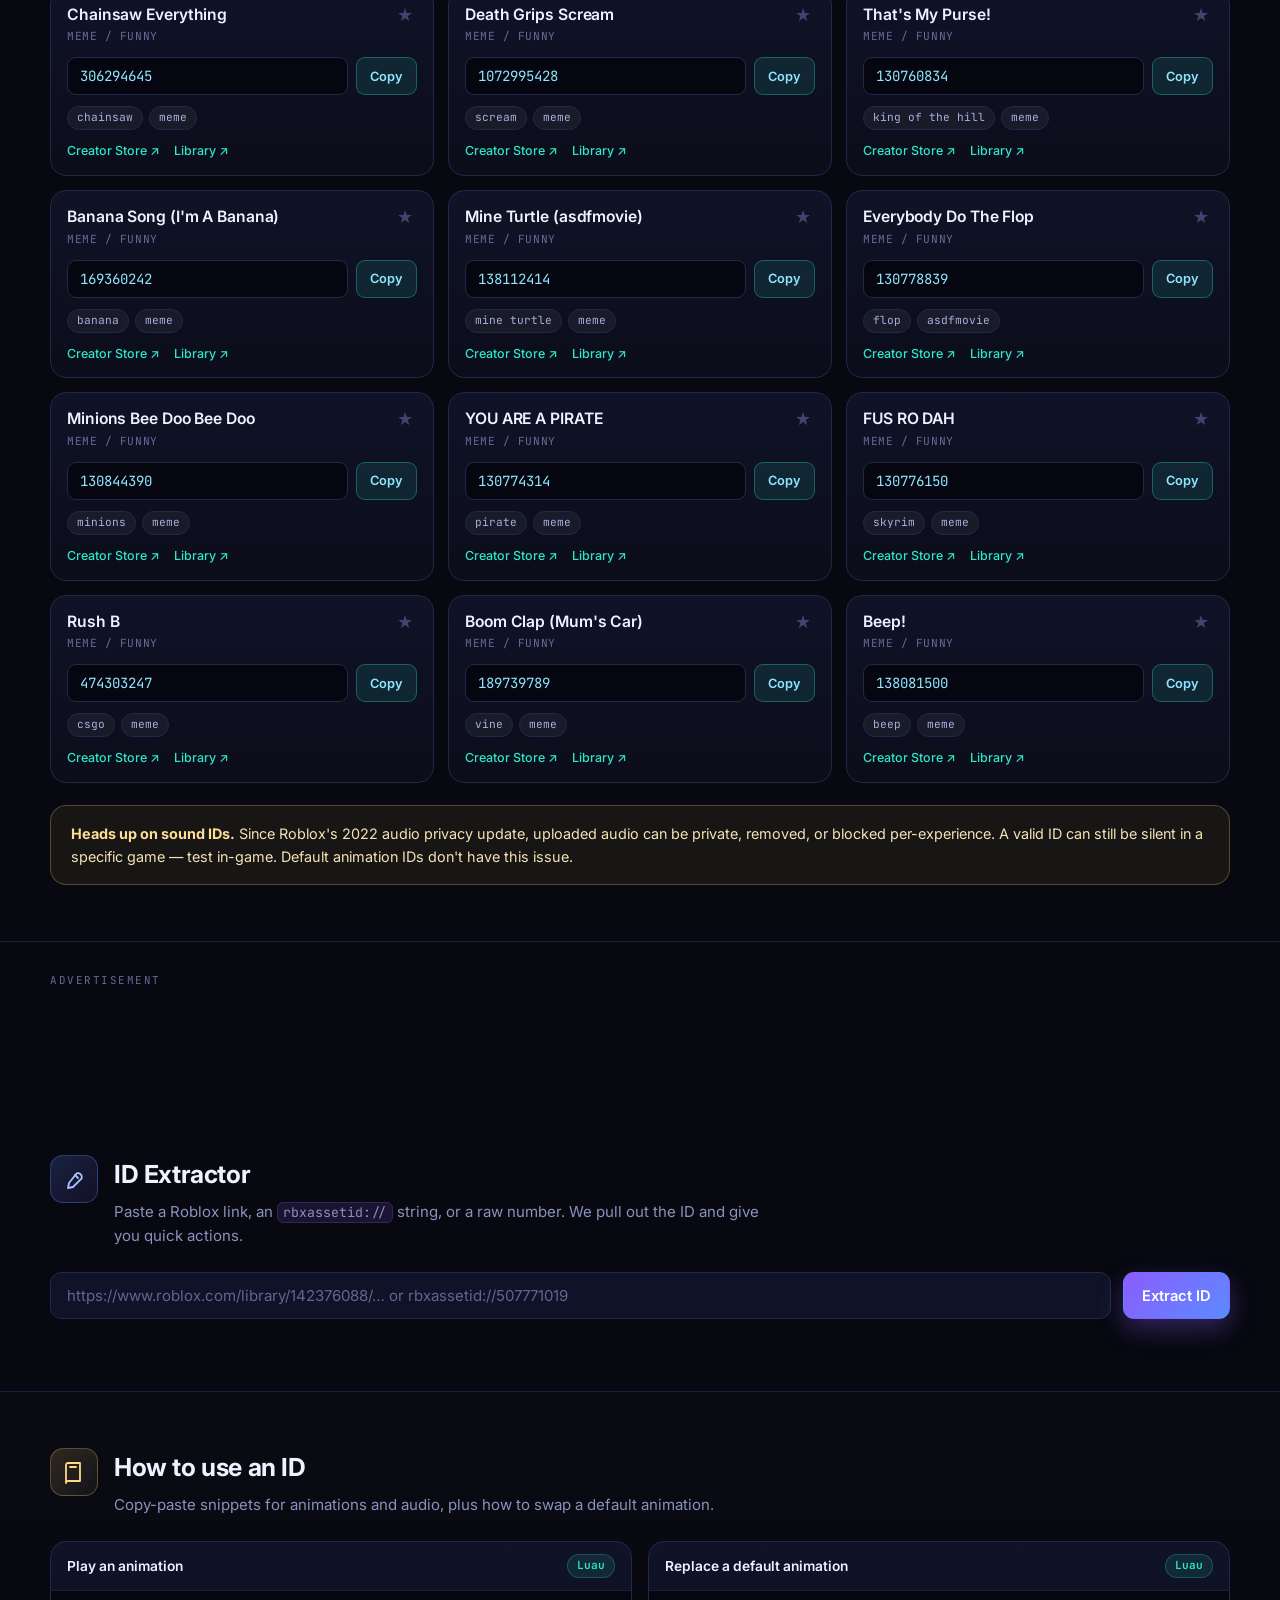
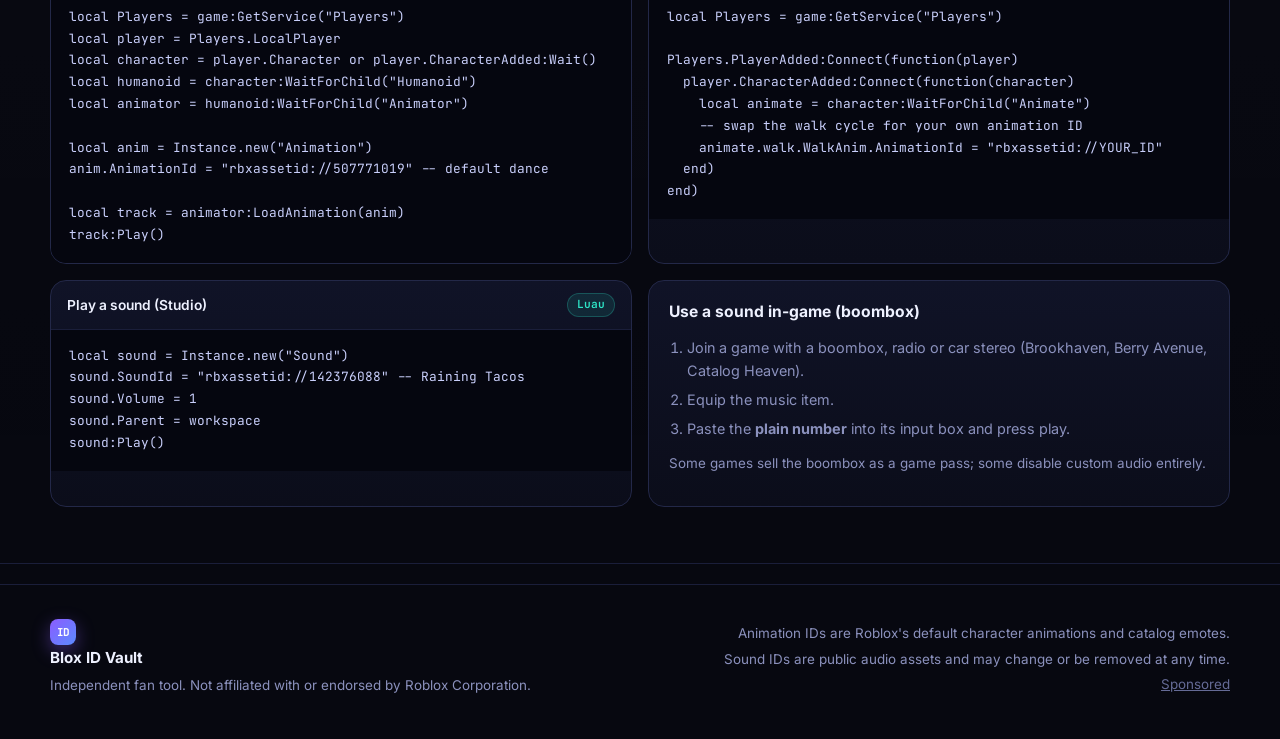
==== commit 1774cc65: "feat: add sticky bottom strip banner ad (320x50)" ====
--- a/index.html
+++ b/index.html
@@ -261,6 +261,20 @@
 
   <div id="toast" class="toast" hidden></div>
 
+  <!-- Ad: sticky bottom strip -->
+  <div class="ad-sticky-bottom" aria-label="Advertisement">
+    <script>
+      atOptions = {
+        'key' : 'cb40dee59a4667057e9004f887d30279',
+        'format' : 'iframe',
+        'height' : 50,
+        'width' : 320,
+        'params' : {}
+      };
+    </script>
+    <script src="https://celerycribbanish.com/cb40dee59a4667057e9004f887d30279/invoke.js"></script>
+  </div>
+
   <script src="data.js"></script>
   <script src="app.js"></script>
 
--- a/styles.css
+++ b/styles.css
@@ -271,6 +271,13 @@
 .footer-note p { margin: 3px 0; }
 .site-footer p { margin: 4px 0; }
 
+/* ===== Ads ===== */
+.ad-section { padding: 30px 0 10px; }
+.ad-label { display: block; font-family: var(--mono); font-size: .68rem; letter-spacing: .14em; text-transform: uppercase; color: var(--faint); margin-bottom: 10px; }
+.ad-section .wrap > div[id^="container-"] { min-height: 90px; }
+a.sponsored { color: var(--faint); text-decoration: underline; }
+a.sponsored:hover { color: var(--muted); }
+
 /* ===== Toast ===== */
 .toast {
   position: fixed; left: 50%; bottom: 28px; transform: translateX(-50%) translateY(12px);
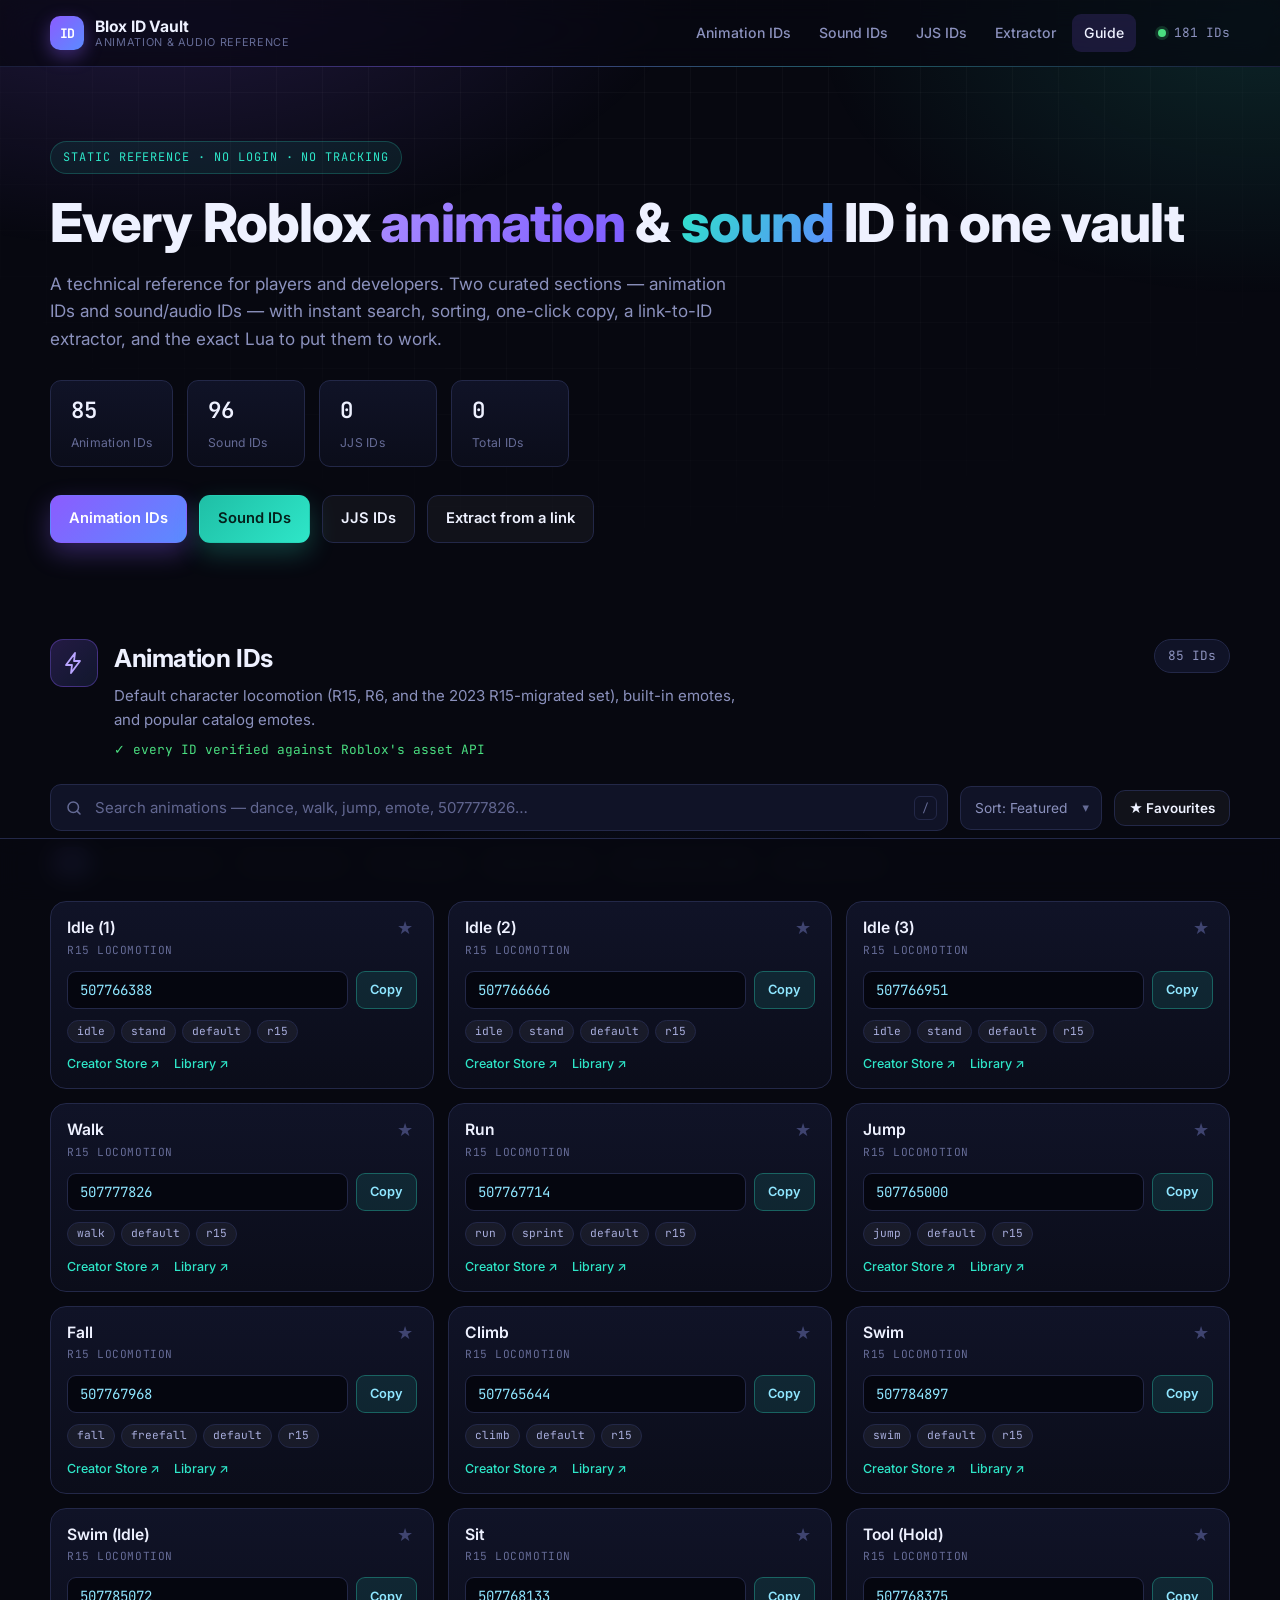
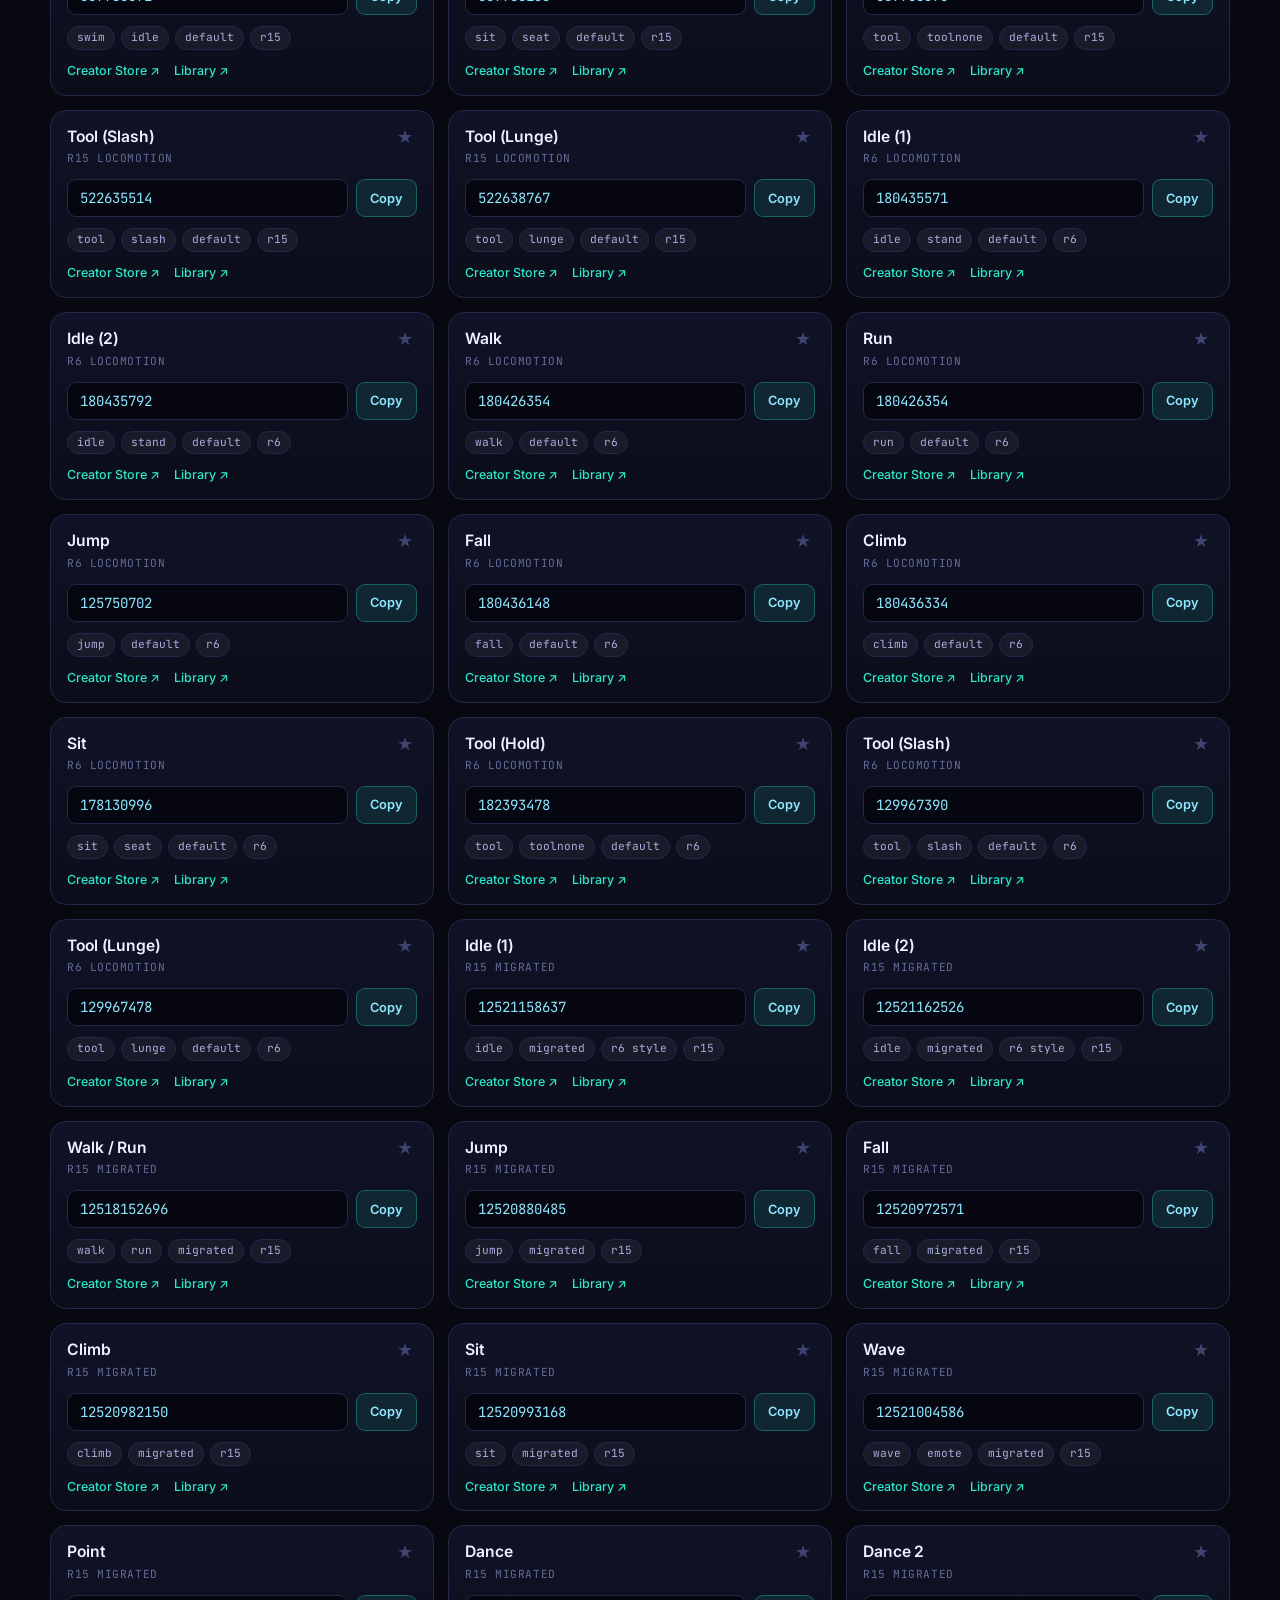
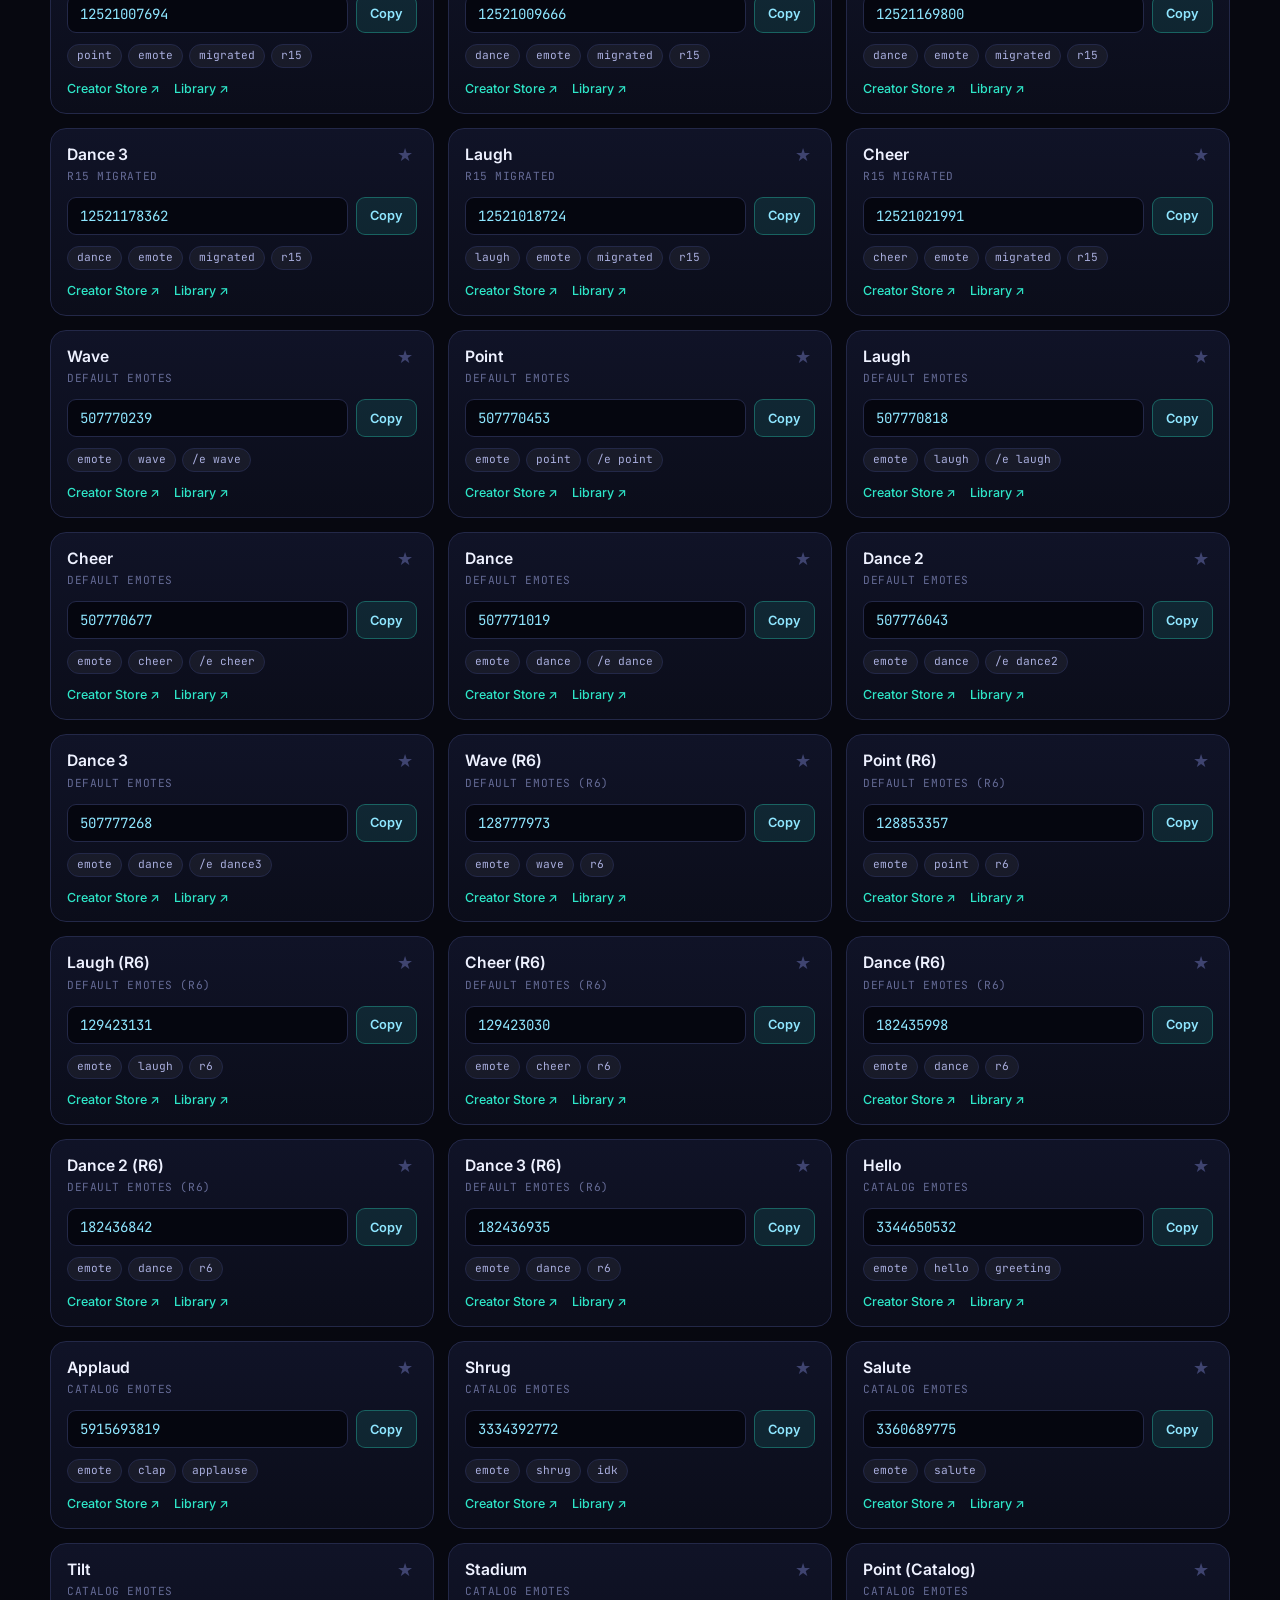
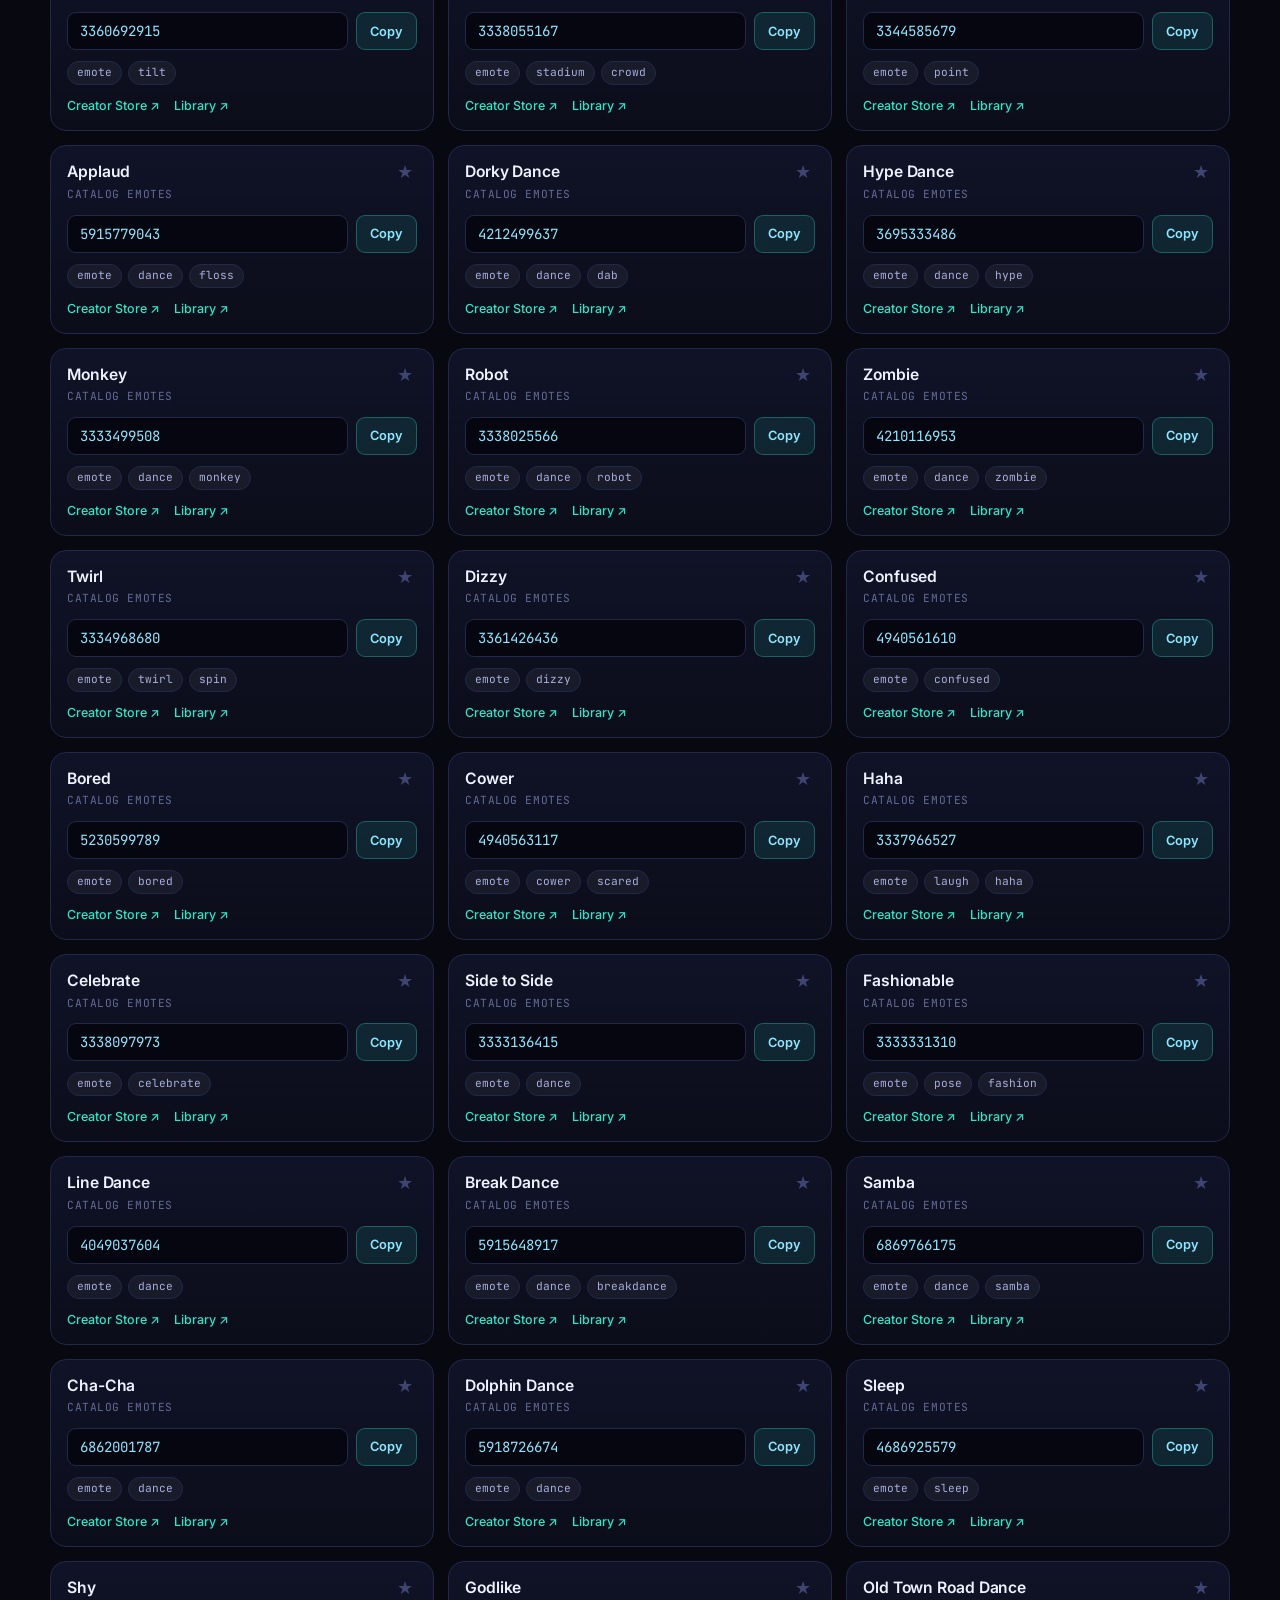
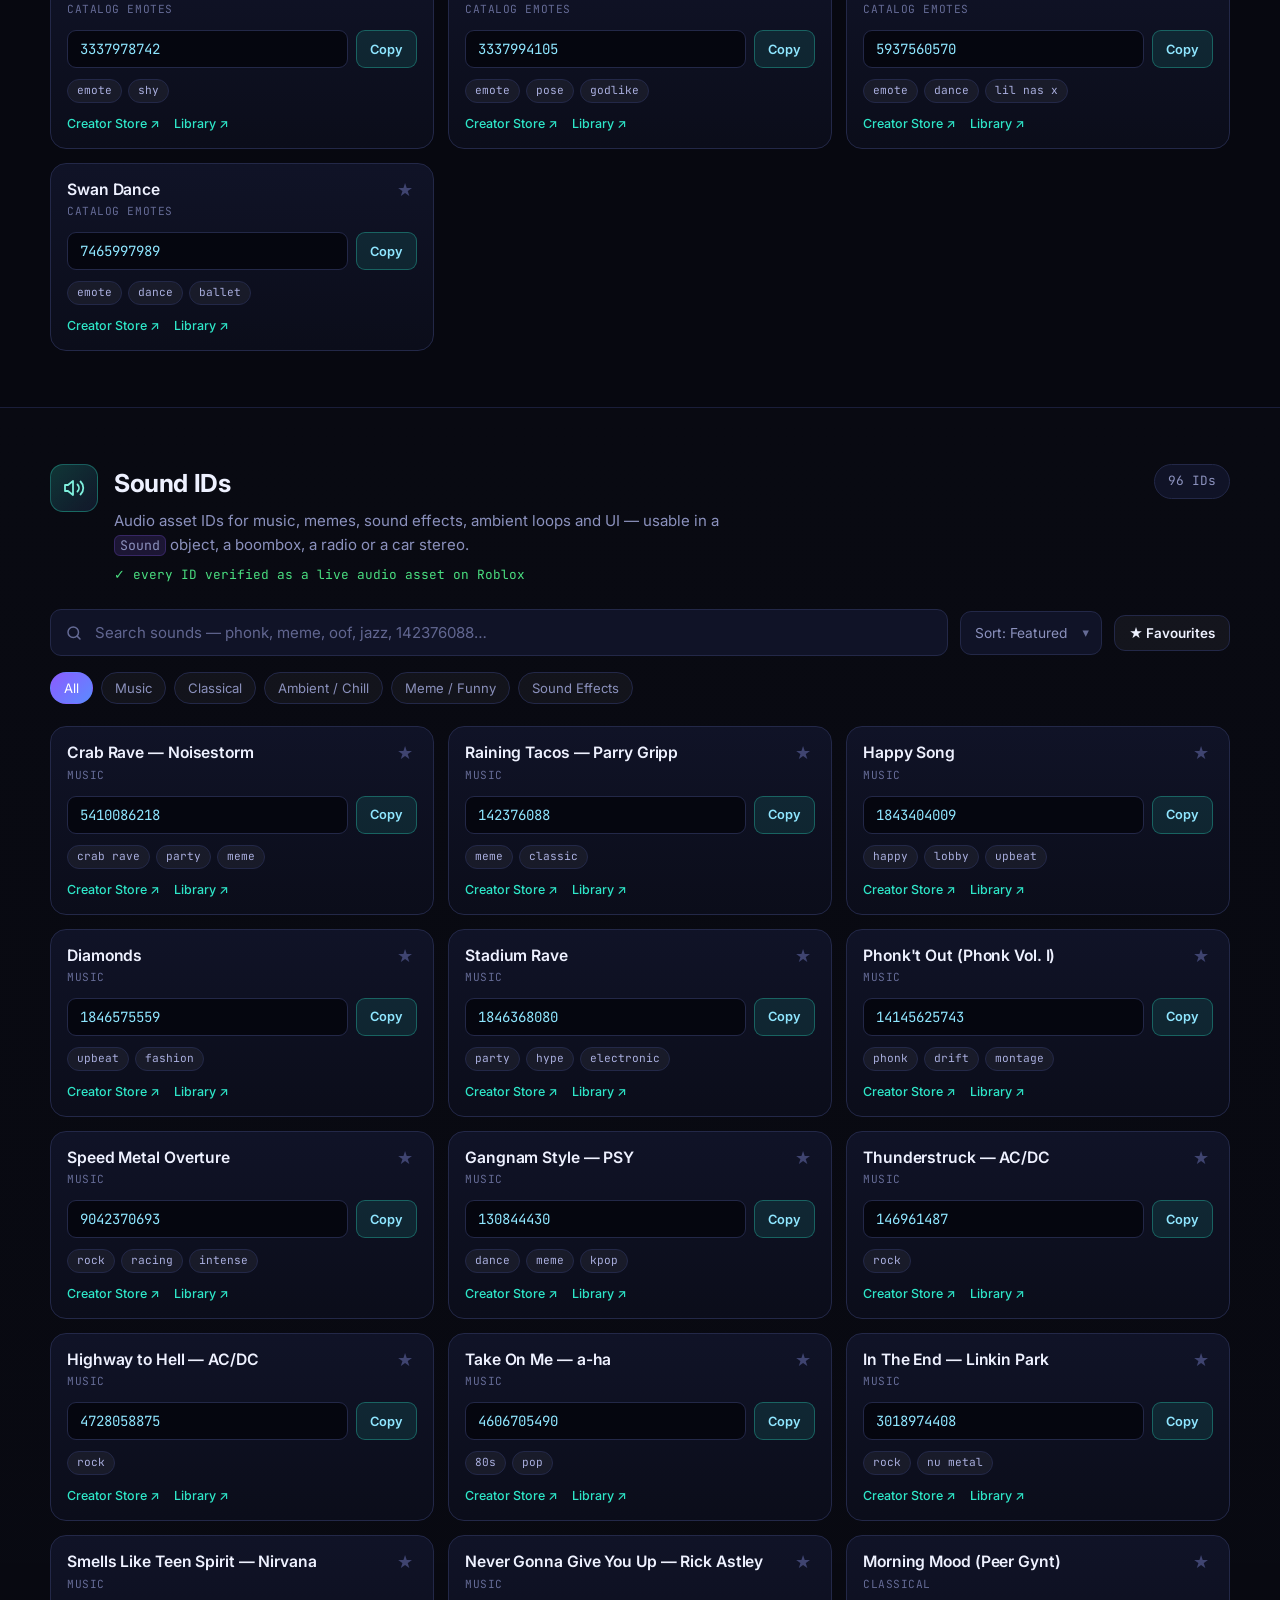
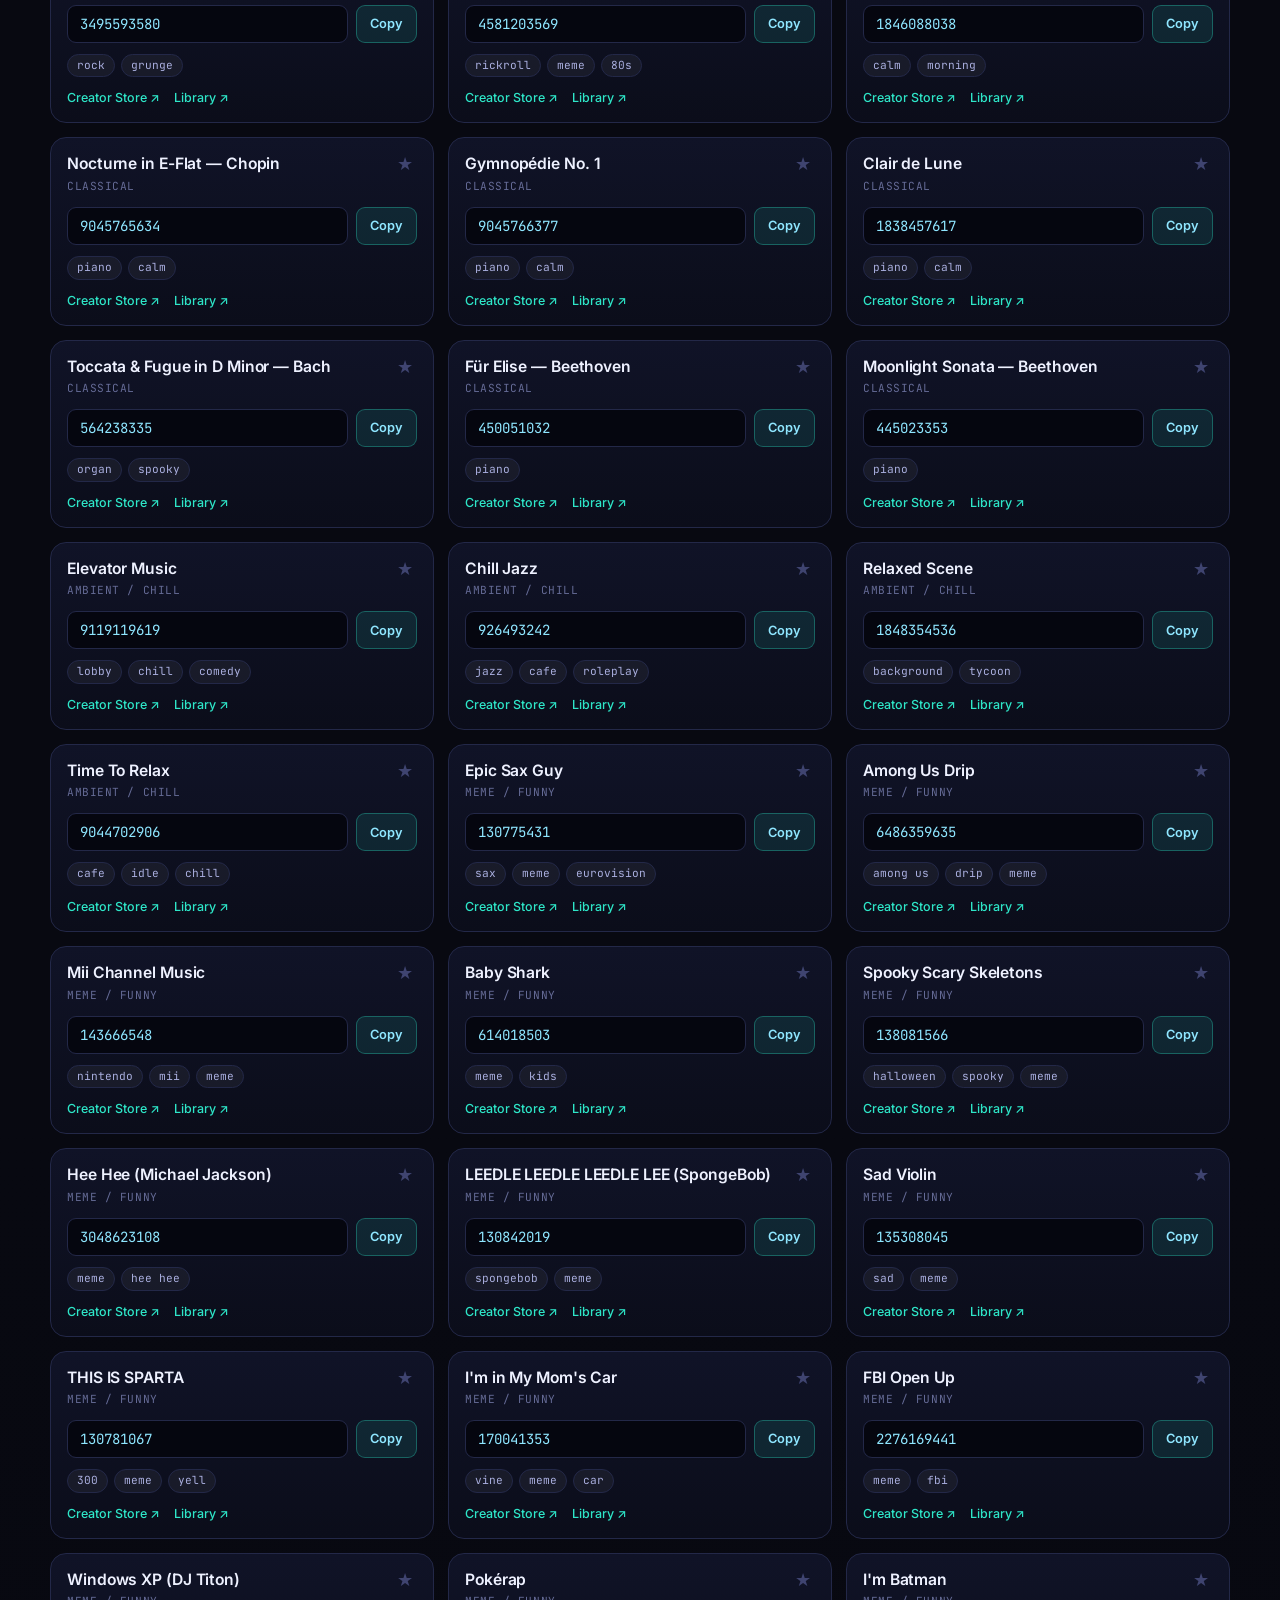
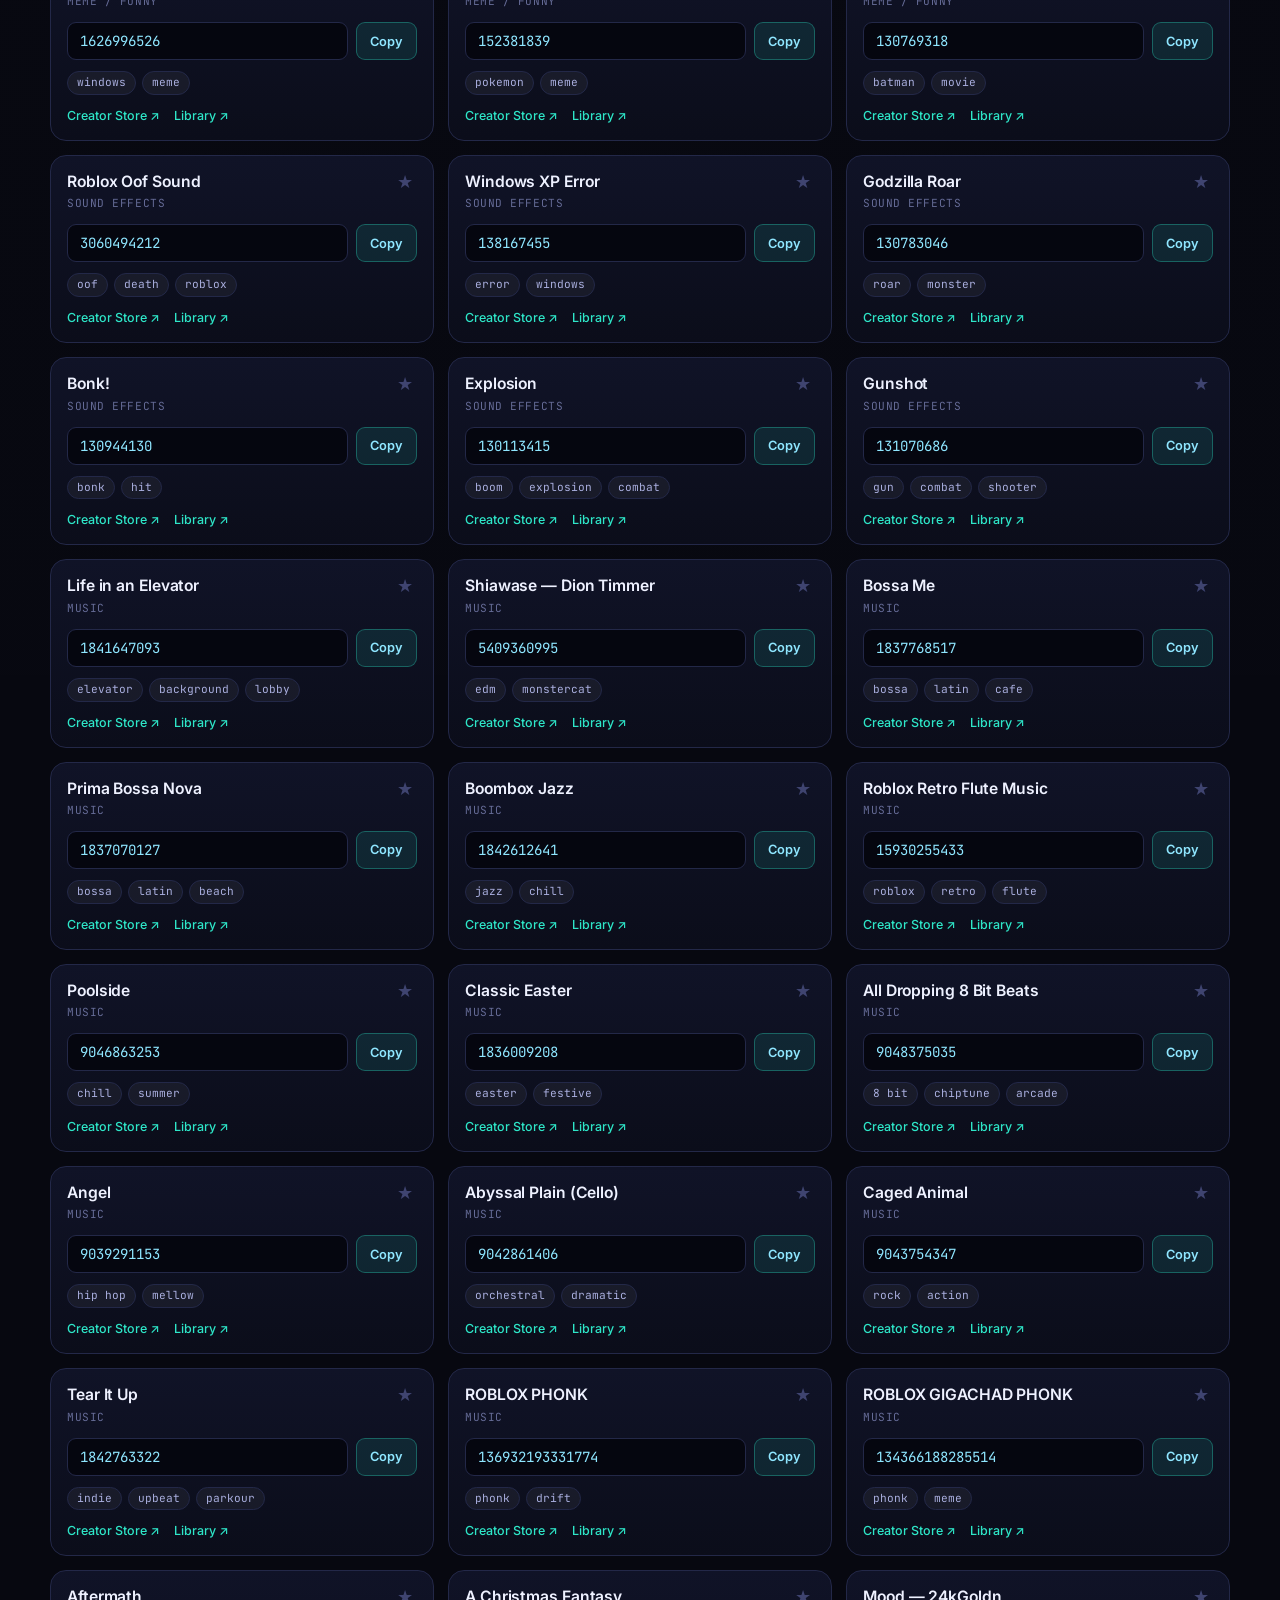
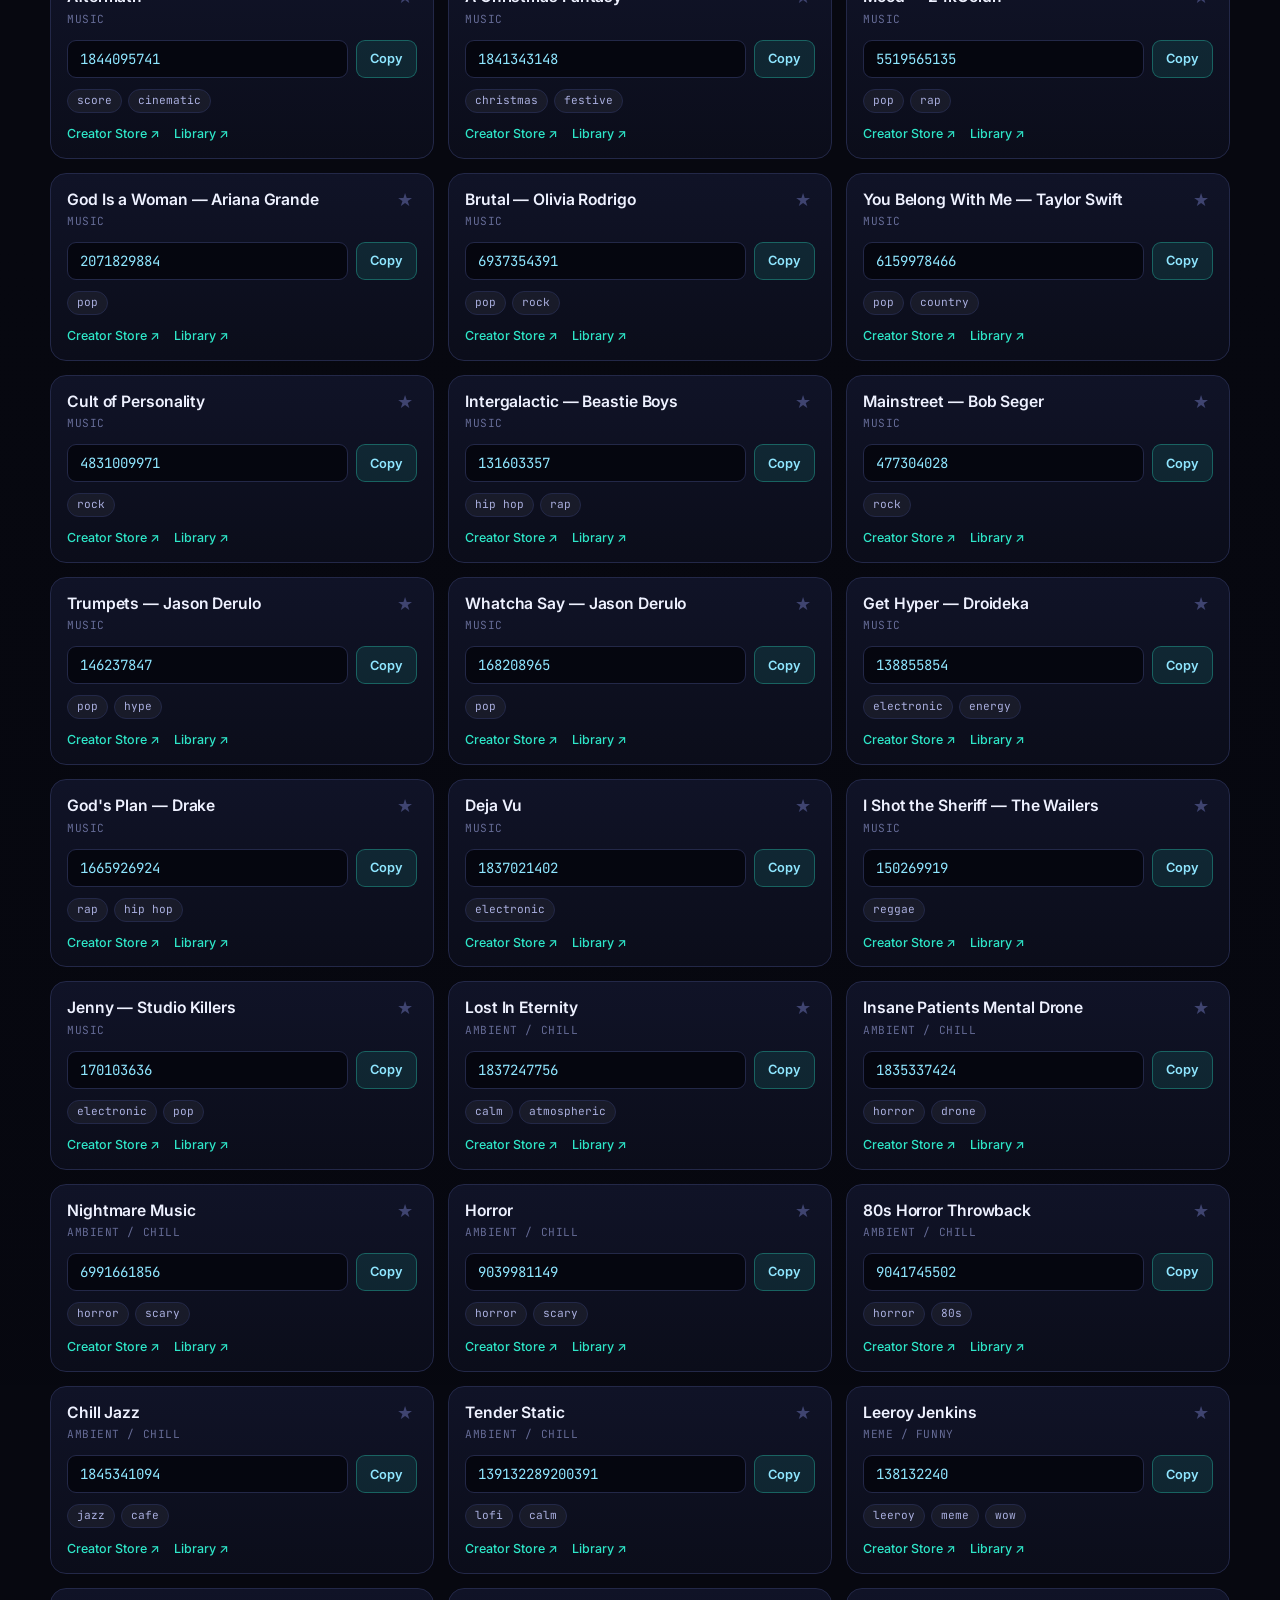
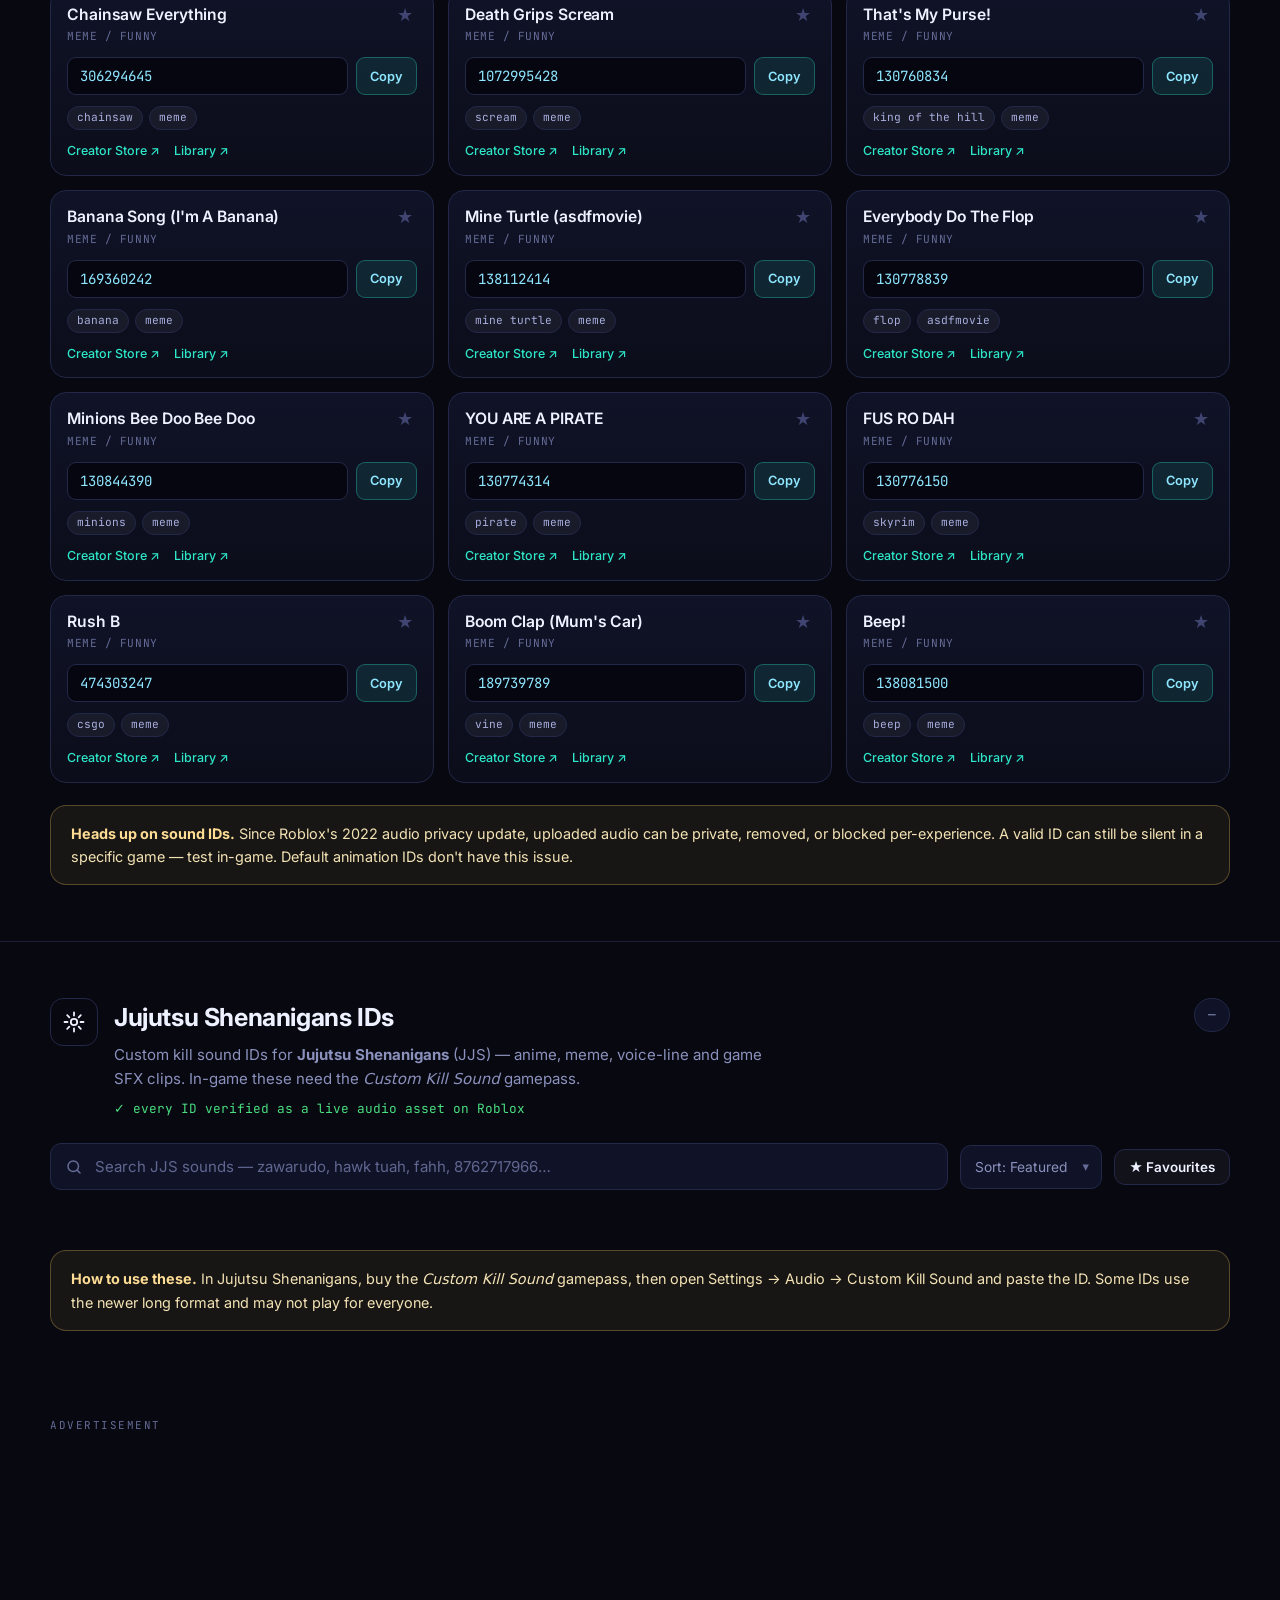
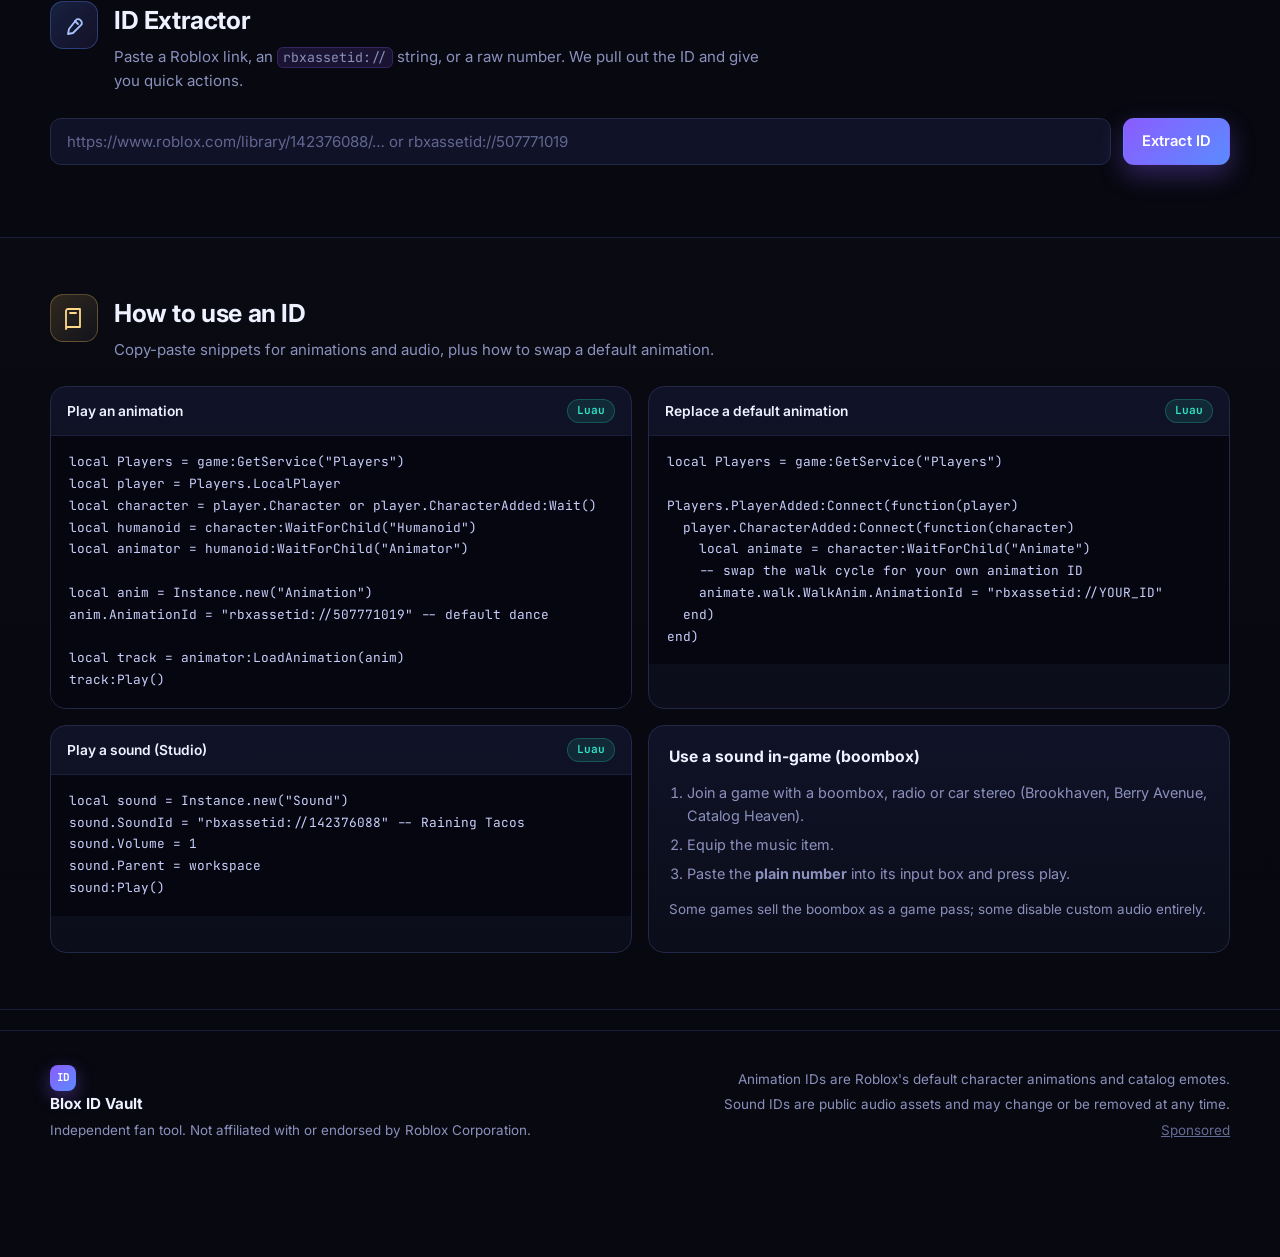
==== commit 4a3adb3d: "feat: add third section - Jujutsu Shenanigans IDs; nav + hero stats" ====
--- a/index.html
+++ b/index.html
@@ -32,6 +32,7 @@
       <nav class="header-nav" id="nav">
         <a href="#animations" data-nav="animations">Animation IDs</a>
         <a href="#sounds" data-nav="sounds">Sound IDs</a>
+        <a href="#jjs" data-nav="jjs">JJS IDs</a>
         <a href="#extractor" data-nav="extractor">Extractor</a>
         <a href="#guide" data-nav="guide">Guide</a>
       </nav>
@@ -56,12 +57,13 @@
         <div class="hero-stats">
           <div class="stat"><span class="stat-num" id="stat-anim">0</span><span class="stat-label">Animation IDs</span></div>
           <div class="stat"><span class="stat-num" id="stat-sound">0</span><span class="stat-label">Sound IDs</span></div>
-          <div class="stat"><span class="stat-num">2</span><span class="stat-label">Sections</span></div>
-          <div class="stat"><span class="stat-num">0</span><span class="stat-label">Dependencies</span></div>
+          <div class="stat"><span class="stat-num" id="stat-jjs">0</span><span class="stat-label">JJS IDs</span></div>
+          <div class="stat"><span class="stat-num" id="stat-total">0</span><span class="stat-label">Total IDs</span></div>
         </div>
         <div class="hero-actions">
           <a class="btn btn-primary" href="#animations">Animation IDs</a>
           <a class="btn btn-accent" href="#sounds">Sound IDs</a>
+          <a class="btn btn-ghost" href="#jjs">JJS IDs</a>
           <a class="btn btn-ghost" href="#extractor">Extract from a link</a>
         </div>
       </div>
@@ -146,6 +148,49 @@
           <strong>Heads up on sound IDs.</strong> Since Roblox's 2022 audio privacy update, uploaded
           audio can be private, removed, or blocked per-experience. A valid ID can still be silent in a
           specific game — test in-game. Default animation IDs don't have this issue.
+        </div>
+      </div>
+    </section>
+
+    <!-- ===== SECTION: JUJUTSU SHENANIGANS IDS ===== -->
+    <section id="jjs" class="section" data-section="jjs">
+      <div class="wrap">
+        <div class="section-head">
+          <div class="section-icon jjs" aria-hidden="true">
+            <svg viewBox="0 0 24 24" fill="none" stroke="currentColor" stroke-width="1.8" stroke-linecap="round" stroke-linejoin="round"><path d="M12 2.5v3M12 18.5v3M2.5 12h3M18.5 12h3M5.2 5.2l2.1 2.1M16.7 16.7l2.1 2.1M18.8 5.2l-2.1 2.1M7.3 16.7l-2.1 2.1"/><circle cx="12" cy="12" r="3.2"/></svg>
+          </div>
+          <div class="section-title">
+            <h2>Jujutsu Shenanigans IDs</h2>
+            <p>Custom kill sound IDs for <strong>Jujutsu Shenanigans</strong> (JJS) — anime, meme, voice-line and game SFX clips. In-game these need the <em>Custom Kill Sound</em> gamepass.</p>
+            <p class="verified">✓ every ID verified as a live audio asset on Roblox</p>
+          </div>
+          <div class="section-badge" data-lib-count="jjs">—</div>
+        </div>
+
+        <div class="toolbar">
+          <label class="search-wrap">
+            <svg class="search-ico" viewBox="0 0 24 24" fill="none" stroke="currentColor" stroke-width="2" stroke-linecap="round"><circle cx="11" cy="11" r="7"/><path d="m20 20-3.5-3.5"/></svg>
+            <input class="search" data-lib-search="jjs" type="search" placeholder="Search JJS sounds — zawarudo, hawk tuah, fahh, 8762717966…" autocomplete="off" />
+          </label>
+          <label class="select-wrap">
+            <select class="sort" data-lib-sort="jjs">
+              <option value="featured">Sort: Featured</option>
+              <option value="name">Name A–Z</option>
+              <option value="id-asc">ID ↑</option>
+              <option value="id-desc">ID ↓</option>
+              <option value="category">Category</option>
+            </select>
+          </label>
+          <button class="btn btn-ghost small" data-lib-fav="jjs" type="button">★ Favourites</button>
+        </div>
+
+        <div class="chips" data-lib-chips="jjs"></div>
+        <div class="results" data-lib-results="jjs"></div>
+        <p class="empty" data-lib-empty="jjs" hidden></p>
+
+        <div class="callout warn">
+          <strong>How to use these.</strong> In Jujutsu Shenanigans, buy the <em>Custom Kill Sound</em> gamepass, then open
+          Settings → Audio → Custom Kill Sound and paste the ID. Some IDs use the newer long format and may not play for everyone.
         </div>
       </div>
     </section>
--- a/styles.css
+++ b/styles.css
@@ -34,6 +34,7 @@
   line-height: 1.6;
   -webkit-font-smoothing: antialiased;
   overflow-x: hidden;
+  padding-bottom: 72px; /* room for the sticky bottom ad strip */
 }
 
 /* ambient background */
@@ -277,10 +278,19 @@
 .ad-section .wrap > div[id^="container-"] { min-height: 90px; }
 a.sponsored { color: var(--faint); text-decoration: underline; }
 a.sponsored:hover { color: var(--muted); }
+.ad-sticky-bottom {
+  position: fixed; left: 0; right: 0; bottom: 0; z-index: 45;
+  display: flex; justify-content: center; align-items: center;
+  min-height: 62px; padding: 6px 10px;
+  background: rgba(7,8,16,.94);
+  border-top: 1px solid var(--line);
+  backdrop-filter: blur(10px);
+}
+.ad-sticky-bottom iframe { max-width: 100%; }
 
 /* ===== Toast ===== */
 .toast {
-  position: fixed; left: 50%; bottom: 28px; transform: translateX(-50%) translateY(12px);
+  position: fixed; left: 50%; bottom: 84px; transform: translateX(-50%) translateY(12px);
   background: #05060f; border: 1px solid var(--good); color: var(--good);
   padding: 12px 20px; border-radius: 11px; font-weight: 600; font-size: .9rem;
   font-family: var(--mono); opacity: 0; transition: .22s ease; z-index: 60; pointer-events: none;
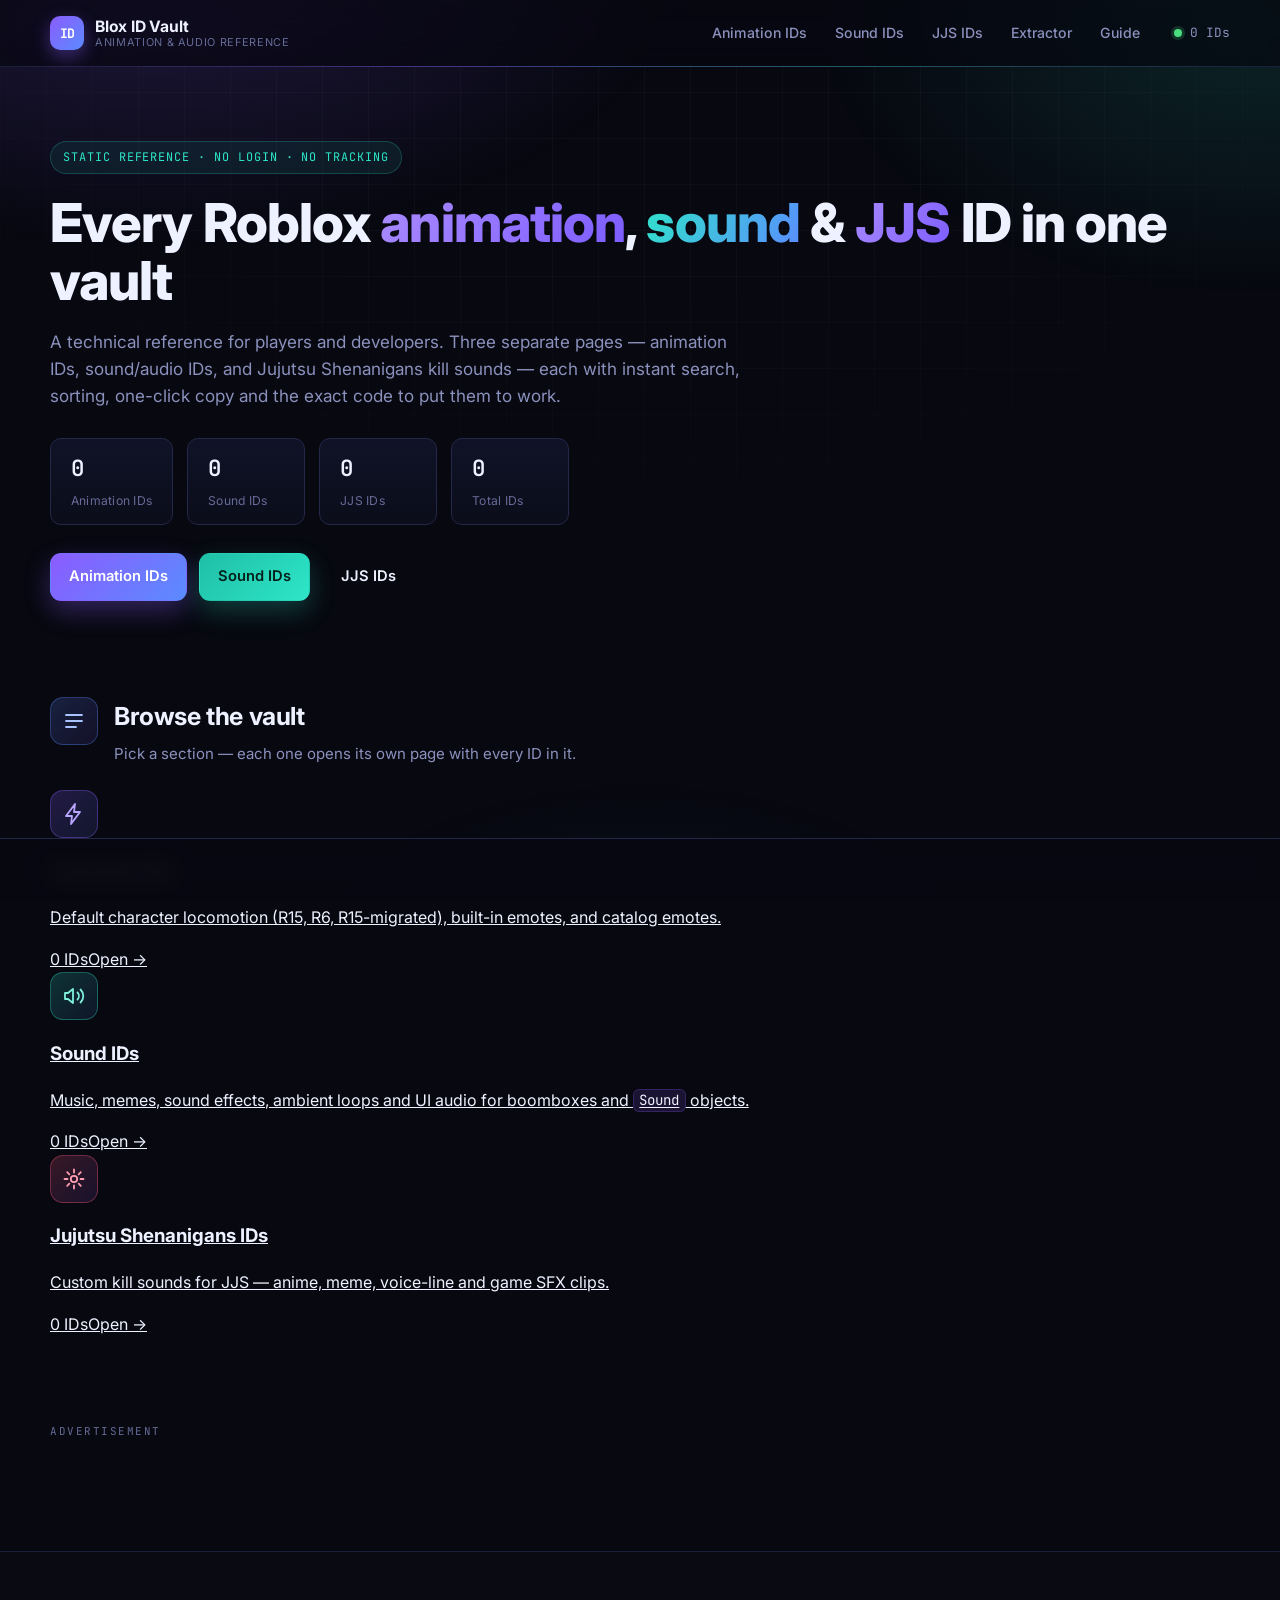
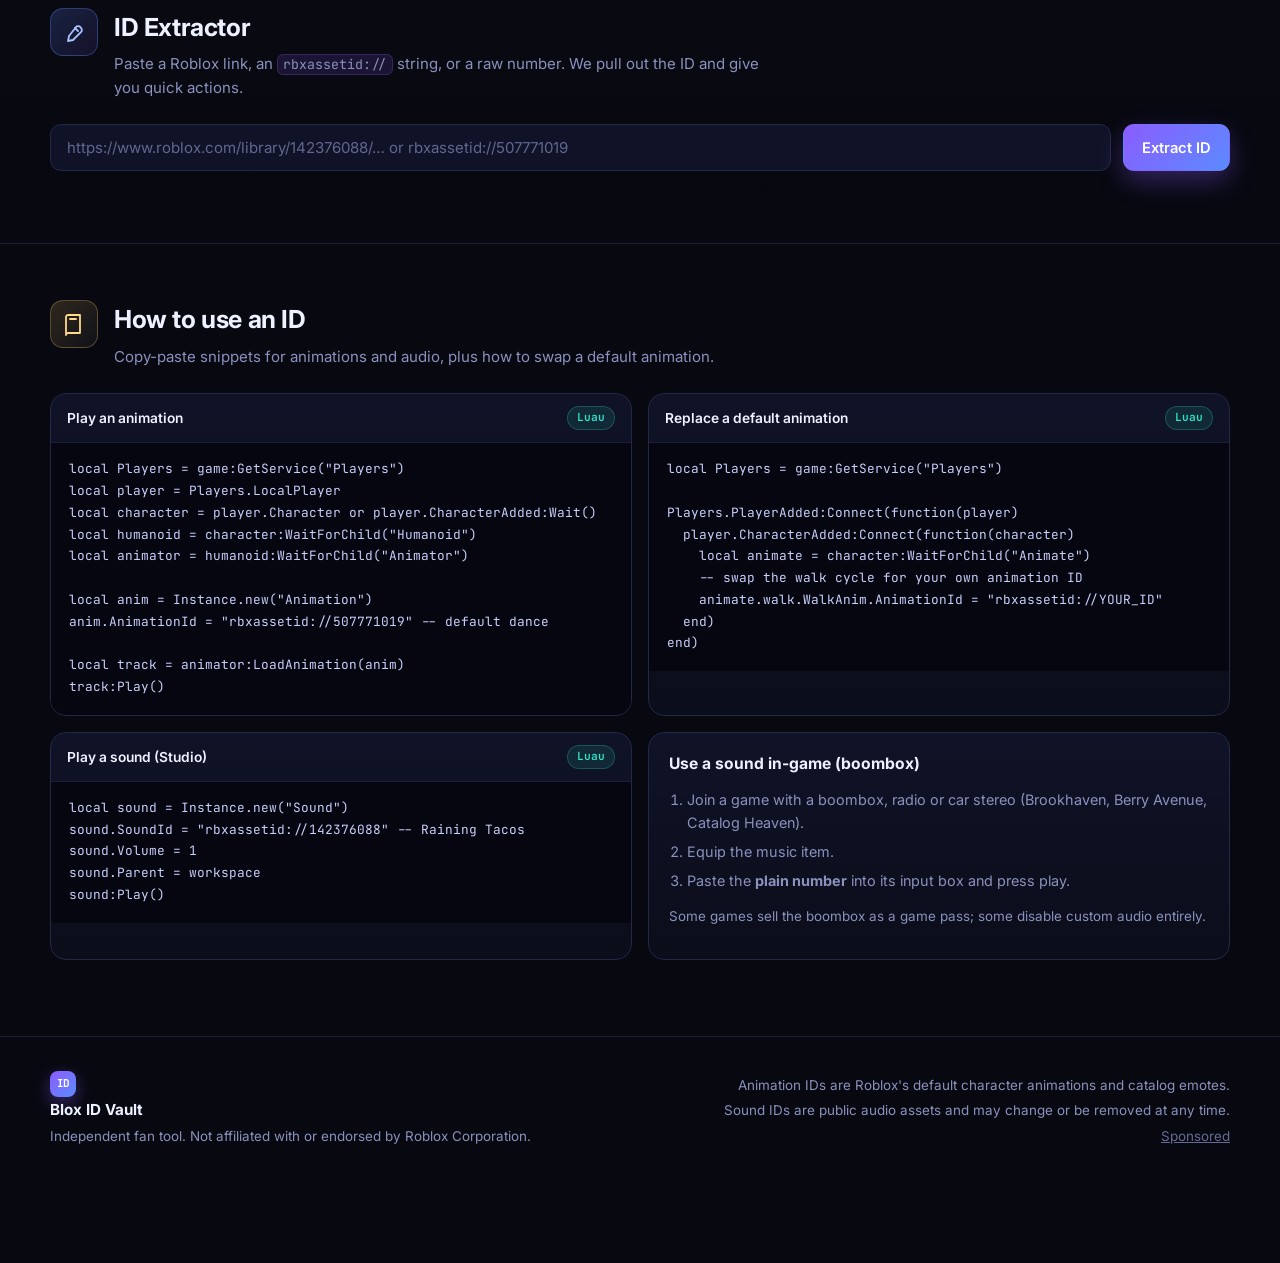
==== commit 9b418aa5: "feat: convert to multi-page site - home with three section buttons" ====
--- a/index.html
+++ b/index.html
@@ -3,8 +3,8 @@
 <head>
   <meta charset="UTF-8" />
   <meta name="viewport" content="width=device-width, initial-scale=1.0" />
-  <title>Blox ID Vault — Roblox Animation IDs &amp; Sound IDs</title>
-  <meta name="description" content="A fast reference for Roblox animation IDs and sound/audio IDs. Search, sort, copy, extract IDs from links, and read the technical usage guide." />
+  <title>Blox ID Vault — Roblox Animation IDs, Sound IDs &amp; JJS IDs</title>
+  <meta name="description" content="A fast reference for Roblox animation IDs, sound/audio IDs and Jujutsu Shenanigans kill sound IDs. Search, copy, extract IDs from links, and read the usage guide." />
   <meta name="theme-color" content="#070810" />
   <link rel="preconnect" href="https://fonts.googleapis.com" />
   <link rel="preconnect" href="https://fonts.gstatic.com" crossorigin />
@@ -19,10 +19,9 @@
 <body>
   <div class="bg-grid" aria-hidden="true"></div>
 
-  <!-- ===== HEADER ===== -->
   <header class="site-header">
     <div class="wrap header-inner">
-      <a class="brand" href="#top">
+      <a class="brand" href="index.html">
         <span class="brand-mark">ID</span>
         <span class="brand-text">
           <span class="brand-name">Blox ID Vault</span>
@@ -30,11 +29,11 @@
         </span>
       </a>
       <nav class="header-nav" id="nav">
-        <a href="#animations" data-nav="animations">Animation IDs</a>
-        <a href="#sounds" data-nav="sounds">Sound IDs</a>
-        <a href="#jjs" data-nav="jjs">JJS IDs</a>
-        <a href="#extractor" data-nav="extractor">Extractor</a>
-        <a href="#guide" data-nav="guide">Guide</a>
+        <a href="animations.html" data-nav="animations">Animation IDs</a>
+        <a href="sounds.html" data-nav="sounds">Sound IDs</a>
+        <a href="jjs.html" data-nav="jjs">JJS IDs</a>
+        <a href="index.html#extractor" data-nav="extractor">Extractor</a>
+        <a href="index.html#guide" data-nav="guide">Guide</a>
       </nav>
       <div class="header-meta">
         <span class="status-dot" title="Static build"></span>
@@ -44,15 +43,14 @@
   </header>
 
   <main id="top">
-    <!-- ===== HERO ===== -->
     <section class="hero">
       <div class="wrap">
         <span class="eyebrow">Static reference · no login · no tracking</span>
-        <h1>Every Roblox <span class="grad">animation</span> &amp; <span class="grad2">sound</span> ID in one vault</h1>
+        <h1>Every Roblox <span class="grad">animation</span>, <span class="grad2">sound</span> &amp; <span class="grad">JJS</span> ID in one vault</h1>
         <p class="lede">
-          A technical reference for players and developers. Two curated sections — animation IDs
-          and sound/audio IDs — with instant search, sorting, one-click copy, a link-to-ID
-          extractor, and the exact Lua to put them to work.
+          A technical reference for players and developers. Three separate pages — animation IDs, sound/audio IDs,
+          and Jujutsu Shenanigans kill sounds — each with instant search, sorting, one-click copy and the exact code
+          to put them to work.
         </p>
         <div class="hero-stats">
           <div class="stat"><span class="stat-num" id="stat-anim">0</span><span class="stat-label">Animation IDs</span></div>
@@ -61,136 +59,55 @@
           <div class="stat"><span class="stat-num" id="stat-total">0</span><span class="stat-label">Total IDs</span></div>
         </div>
         <div class="hero-actions">
-          <a class="btn btn-primary" href="#animations">Animation IDs</a>
-          <a class="btn btn-accent" href="#sounds">Sound IDs</a>
-          <a class="btn btn-ghost" href="#jjs">JJS IDs</a>
-          <a class="btn btn-ghost" href="#extractor">Extract from a link</a>
-        </div>
-      </div>
-    </section>
-
-    <!-- ===== SECTION: ANIMATION IDS ===== -->
-    <section id="animations" class="section" data-section="animations">
+          <a class="btn btn-primary" href="animations.html">Animation IDs</a>
+          <a class="btn btn-accent" href="sounds.html">Sound IDs</a>
+          <a class="btn btn-jjs" href="jjs.html">JJS IDs</a>
+        </div>
+      </div>
+    </section>
+
+    <section class="section">
       <div class="wrap">
         <div class="section-head">
-          <div class="section-icon anim" aria-hidden="true">
-            <svg viewBox="0 0 24 24" fill="none" stroke="currentColor" stroke-width="1.8" stroke-linecap="round" stroke-linejoin="round"><path d="M13 2 4 14h6l-1 8 9-12h-6l1-8Z"/></svg>
+          <div class="section-icon tool" aria-hidden="true">
+            <svg viewBox="0 0 24 24" fill="none" stroke="currentColor" stroke-width="1.8" stroke-linecap="round" stroke-linejoin="round"><path d="M4 6h16M4 12h16M4 18h10"/></svg>
           </div>
           <div class="section-title">
-            <h2>Animation IDs</h2>
-            <p>Default character locomotion (R15, R6, and the 2023 R15-migrated set), built-in emotes, and popular catalog emotes.</p>
-            <p class="verified">✓ every ID verified against Roblox's asset API</p>
-          </div>
-          <div class="section-badge" data-lib-count="animations">—</div>
-        </div>
-
-        <div class="toolbar">
-          <label class="search-wrap">
-            <svg class="search-ico" viewBox="0 0 24 24" fill="none" stroke="currentColor" stroke-width="2" stroke-linecap="round"><circle cx="11" cy="11" r="7"/><path d="m20 20-3.5-3.5"/></svg>
-            <input class="search" data-lib-search="animations" type="search" placeholder="Search animations — dance, walk, jump, emote, 507777826…" autocomplete="off" />
-            <kbd>/</kbd>
-          </label>
-          <label class="select-wrap">
-            <select class="sort" data-lib-sort="animations">
-              <option value="featured">Sort: Featured</option>
-              <option value="name">Name A–Z</option>
-              <option value="id-asc">ID ↑</option>
-              <option value="id-desc">ID ↓</option>
-              <option value="category">Category</option>
-            </select>
-          </label>
-          <button class="btn btn-ghost small" data-lib-fav="animations" type="button">★ Favourites</button>
-        </div>
-
-        <div class="chips" data-lib-chips="animations"></div>
-        <div class="results" data-lib-results="animations"></div>
-        <p class="empty" data-lib-empty="animations" hidden></p>
-      </div>
-    </section>
-
-    <!-- ===== SECTION: SOUND IDS ===== -->
-    <section id="sounds" class="section alt" data-section="sounds">
-      <div class="wrap">
-        <div class="section-head">
-          <div class="section-icon sound" aria-hidden="true">
-            <svg viewBox="0 0 24 24" fill="none" stroke="currentColor" stroke-width="1.8" stroke-linecap="round" stroke-linejoin="round"><path d="M11 5 6 9H3v6h3l5 4V5Z"/><path d="M15.5 8.5a5 5 0 0 1 0 7"/><path d="M18.5 5.5a9 9 0 0 1 0 13"/></svg>
-          </div>
-          <div class="section-title">
-            <h2>Sound IDs</h2>
-            <p>Audio asset IDs for music, memes, sound effects, ambient loops and UI — usable in a <code>Sound</code> object, a boombox, a radio or a car stereo.</p>
-            <p class="verified">✓ every ID verified as a live audio asset on Roblox</p>
-          </div>
-          <div class="section-badge" data-lib-count="sounds">—</div>
-        </div>
-
-        <div class="toolbar">
-          <label class="search-wrap">
-            <svg class="search-ico" viewBox="0 0 24 24" fill="none" stroke="currentColor" stroke-width="2" stroke-linecap="round"><circle cx="11" cy="11" r="7"/><path d="m20 20-3.5-3.5"/></svg>
-            <input class="search" data-lib-search="sounds" type="search" placeholder="Search sounds — phonk, meme, oof, jazz, 142376088…" autocomplete="off" />
-          </label>
-          <label class="select-wrap">
-            <select class="sort" data-lib-sort="sounds">
-              <option value="featured">Sort: Featured</option>
-              <option value="name">Name A–Z</option>
-              <option value="id-asc">ID ↑</option>
-              <option value="id-desc">ID ↓</option>
-              <option value="category">Category</option>
-            </select>
-          </label>
-          <button class="btn btn-ghost small" data-lib-fav="sounds" type="button">★ Favourites</button>
-        </div>
-
-        <div class="chips" data-lib-chips="sounds"></div>
-        <div class="results" data-lib-results="sounds"></div>
-        <p class="empty" data-lib-empty="sounds" hidden></p>
-
-        <div class="callout warn">
-          <strong>Heads up on sound IDs.</strong> Since Roblox's 2022 audio privacy update, uploaded
-          audio can be private, removed, or blocked per-experience. A valid ID can still be silent in a
-          specific game — test in-game. Default animation IDs don't have this issue.
-        </div>
-      </div>
-    </section>
-
-    <!-- ===== SECTION: JUJUTSU SHENANIGANS IDS ===== -->
-    <section id="jjs" class="section" data-section="jjs">
-      <div class="wrap">
-        <div class="section-head">
-          <div class="section-icon jjs" aria-hidden="true">
-            <svg viewBox="0 0 24 24" fill="none" stroke="currentColor" stroke-width="1.8" stroke-linecap="round" stroke-linejoin="round"><path d="M12 2.5v3M12 18.5v3M2.5 12h3M18.5 12h3M5.2 5.2l2.1 2.1M16.7 16.7l2.1 2.1M18.8 5.2l-2.1 2.1M7.3 16.7l-2.1 2.1"/><circle cx="12" cy="12" r="3.2"/></svg>
-          </div>
-          <div class="section-title">
-            <h2>Jujutsu Shenanigans IDs</h2>
-            <p>Custom kill sound IDs for <strong>Jujutsu Shenanigans</strong> (JJS) — anime, meme, voice-line and game SFX clips. In-game these need the <em>Custom Kill Sound</em> gamepass.</p>
-            <p class="verified">✓ every ID verified as a live audio asset on Roblox</p>
-          </div>
-          <div class="section-badge" data-lib-count="jjs">—</div>
-        </div>
-
-        <div class="toolbar">
-          <label class="search-wrap">
-            <svg class="search-ico" viewBox="0 0 24 24" fill="none" stroke="currentColor" stroke-width="2" stroke-linecap="round"><circle cx="11" cy="11" r="7"/><path d="m20 20-3.5-3.5"/></svg>
-            <input class="search" data-lib-search="jjs" type="search" placeholder="Search JJS sounds — zawarudo, hawk tuah, fahh, 8762717966…" autocomplete="off" />
-          </label>
-          <label class="select-wrap">
-            <select class="sort" data-lib-sort="jjs">
-              <option value="featured">Sort: Featured</option>
-              <option value="name">Name A–Z</option>
-              <option value="id-asc">ID ↑</option>
-              <option value="id-desc">ID ↓</option>
-              <option value="category">Category</option>
-            </select>
-          </label>
-          <button class="btn btn-ghost small" data-lib-fav="jjs" type="button">★ Favourites</button>
-        </div>
-
-        <div class="chips" data-lib-chips="jjs"></div>
-        <div class="results" data-lib-results="jjs"></div>
-        <p class="empty" data-lib-empty="jjs" hidden></p>
-
-        <div class="callout warn">
-          <strong>How to use these.</strong> In Jujutsu Shenanigans, buy the <em>Custom Kill Sound</em> gamepass, then open
-          Settings → Audio → Custom Kill Sound and paste the ID. Some IDs use the newer long format and may not play for everyone.
+            <h2>Browse the vault</h2>
+            <p>Pick a section — each one opens its own page with every ID in it.</p>
+          </div>
+        </div>
+        <div class="home-cards">
+          <a class="home-card" href="animations.html">
+            <div class="hc-top">
+              <div class="section-icon anim" aria-hidden="true">
+                <svg viewBox="0 0 24 24" fill="none" stroke="currentColor" stroke-width="1.8" stroke-linecap="round" stroke-linejoin="round"><path d="M13 2 4 14h6l-1 8 9-12h-6l1-8Z"/></svg>
+              </div>
+              <h3>Animation IDs</h3>
+            </div>
+            <p>Default character locomotion (R15, R6, R15-migrated), built-in emotes, and catalog emotes.</p>
+            <div class="hc-foot"><span class="hc-count"><span id="home-anim">0</span> IDs</span><span class="hc-go">Open →</span></div>
+          </a>
+          <a class="home-card" href="sounds.html">
+            <div class="hc-top">
+              <div class="section-icon sound" aria-hidden="true">
+                <svg viewBox="0 0 24 24" fill="none" stroke="currentColor" stroke-width="1.8" stroke-linecap="round" stroke-linejoin="round"><path d="M11 5 6 9H3v6h3l5 4V5Z"/><path d="M15.5 8.5a5 5 0 0 1 0 7"/><path d="M18.5 5.5a9 9 0 0 1 0 13"/></svg>
+              </div>
+              <h3>Sound IDs</h3>
+            </div>
+            <p>Music, memes, sound effects, ambient loops and UI audio for boomboxes and <code>Sound</code> objects.</p>
+            <div class="hc-foot"><span class="hc-count"><span id="home-sound">0</span> IDs</span><span class="hc-go">Open →</span></div>
+          </a>
+          <a class="home-card" href="jjs.html">
+            <div class="hc-top">
+              <div class="section-icon jjs" aria-hidden="true">
+                <svg viewBox="0 0 24 24" fill="none" stroke="currentColor" stroke-width="1.8" stroke-linecap="round" stroke-linejoin="round"><path d="M12 2.5v3M12 18.5v3M2.5 12h3M18.5 12h3M5.2 5.2l2.1 2.1M16.7 16.7l2.1 2.1M18.8 5.2l-2.1 2.1M7.3 16.7l-2.1 2.1"/><circle cx="12" cy="12" r="3.2"/></svg>
+              </div>
+              <h3>Jujutsu Shenanigans IDs</h3>
+            </div>
+            <p>Custom kill sounds for JJS — anime, meme, voice-line and game SFX clips.</p>
+            <div class="hc-foot"><span class="hc-count"><span id="home-jjs">0</span> IDs</span><span class="hc-go">Open →</span></div>
+          </a>
         </div>
       </div>
     </section>
@@ -204,8 +121,7 @@
       </div>
     </section>
 
-    <!-- ===== EXTRACTOR ===== -->
-    <section id="extractor" class="section">
+    <section id="extractor" class="section alt">
       <div class="wrap">
         <div class="section-head">
           <div class="section-icon tool" aria-hidden="true">
@@ -224,8 +140,7 @@
       </div>
     </section>
 
-    <!-- ===== GUIDE ===== -->
-    <section id="guide" class="section alt">
+    <section id="guide" class="section">
       <div class="wrap">
         <div class="section-head">
           <div class="section-icon book" aria-hidden="true">
@@ -236,7 +151,6 @@
             <p>Copy-paste snippets for animations and audio, plus how to swap a default animation.</p>
           </div>
         </div>
-
         <div class="howto-grid">
           <div class="code-card">
             <div class="code-head"><span>Play an animation</span><span class="lang">Luau</span></div>
@@ -252,7 +166,6 @@
 local track = animator:LoadAnimation(anim)
 track:Play()</code></pre>
           </div>
-
           <div class="code-card">
             <div class="code-head"><span>Replace a default animation</span><span class="lang">Luau</span></div>
             <pre><code>local Players = game:GetService("Players")
@@ -265,7 +178,6 @@
   end)
 end)</code></pre>
           </div>
-
           <div class="code-card">
             <div class="code-head"><span>Play a sound (Studio)</span><span class="lang">Luau</span></div>
             <pre><code>local sound = Instance.new("Sound")
@@ -274,7 +186,6 @@
 sound.Parent = workspace
 sound:Play()</code></pre>
           </div>
-
           <div class="howto-card">
             <h3>Use a sound in-game (boombox)</h3>
             <ol>
--- a/styles.css
+++ b/styles.css
@@ -139,6 +139,7 @@
 .section-icon svg { width: 24px; height: 24px; }
 .section-icon.anim { background: linear-gradient(135deg, rgba(139,92,255,.22), rgba(91,139,255,.12)); color: #b9a5ff; border-color: rgba(139,92,255,.35); }
 .section-icon.sound { background: linear-gradient(135deg, rgba(46,230,200,.2), rgba(91,139,255,.1)); color: #7ff0dd; border-color: rgba(46,230,200,.32); }
+.section-icon.jjs { background: linear-gradient(135deg, rgba(255,90,120,.2), rgba(139,92,255,.12)); color: #ff9db1; border-color: rgba(255,90,120,.34); }
 .section-icon.tool { background: linear-gradient(135deg, rgba(91,139,255,.2), rgba(139,92,255,.1)); color: #a9c3ff; border-color: rgba(91,139,255,.32); }
 .section-icon.book { background: linear-gradient(135deg, rgba(255,204,102,.16), rgba(255,255,255,.04)); color: #ffd98a; border-color: rgba(255,204,102,.28); }
 .section-title { flex: 1; }
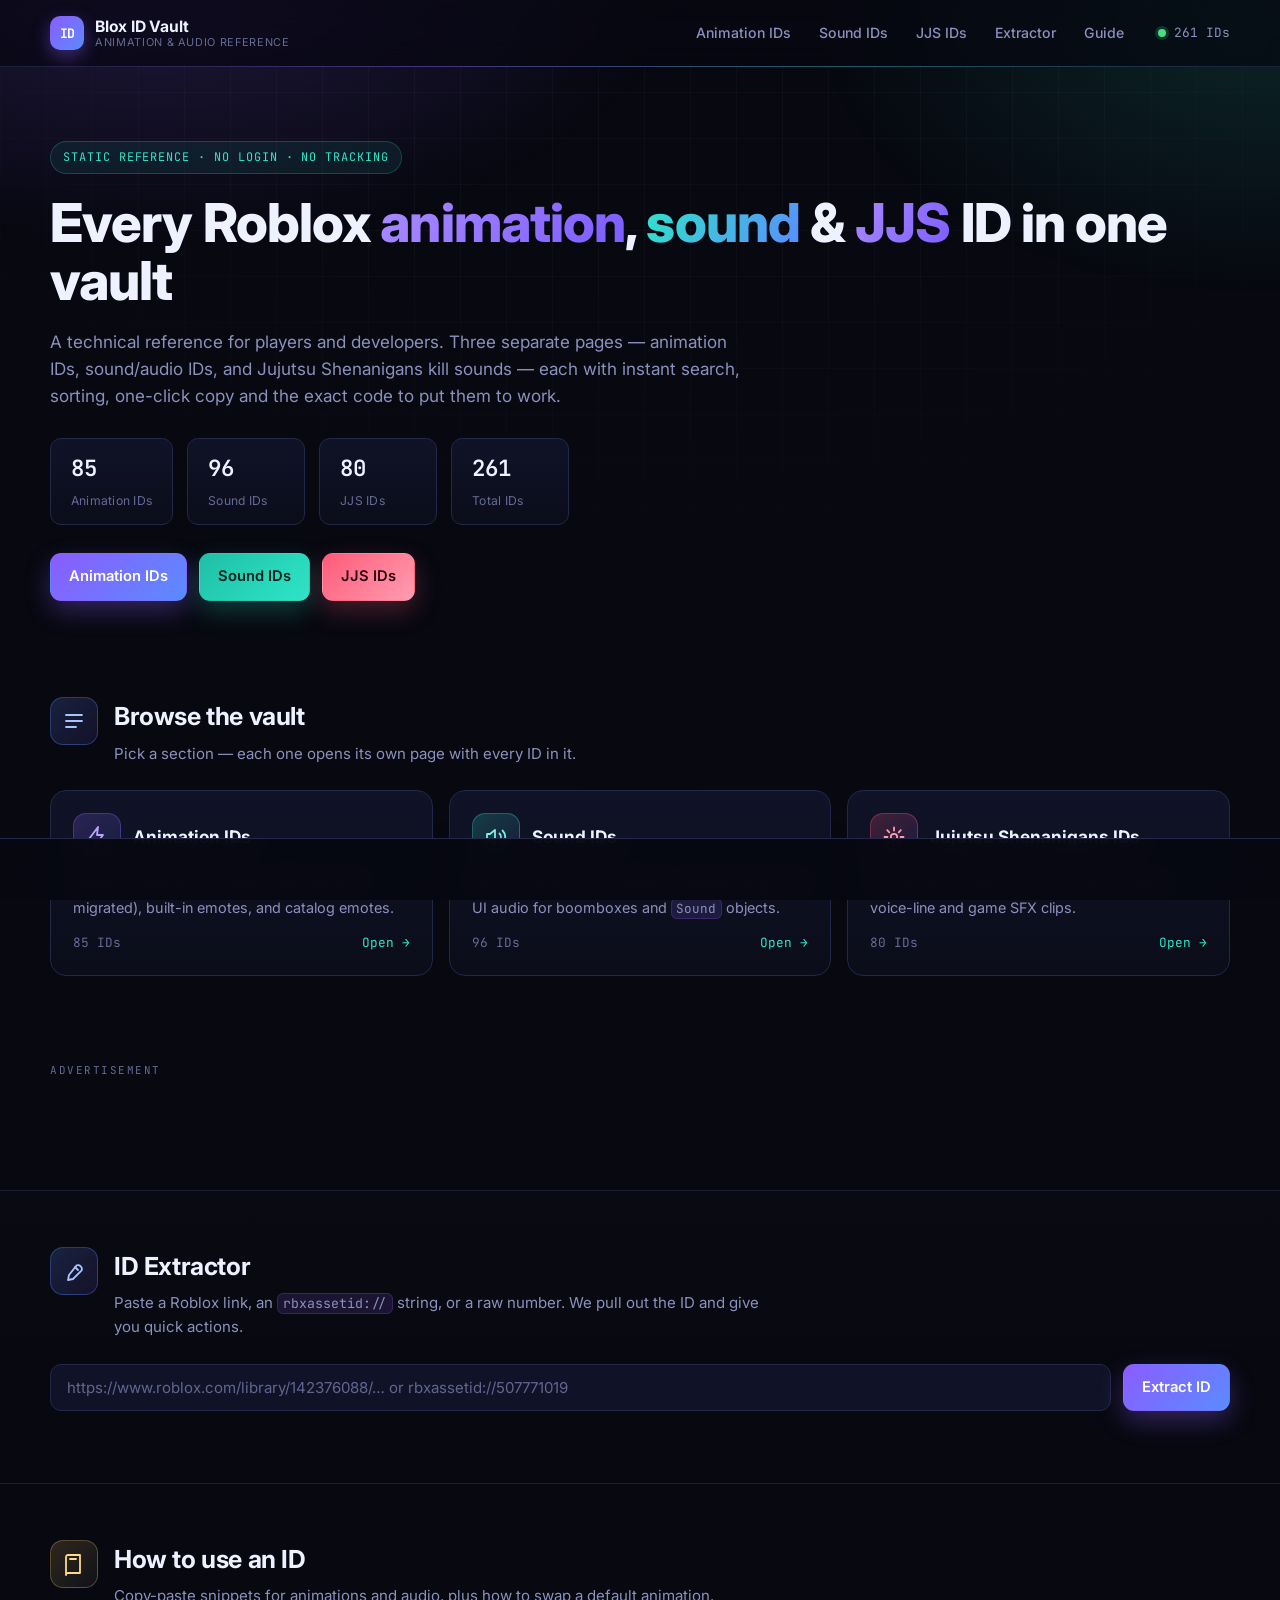
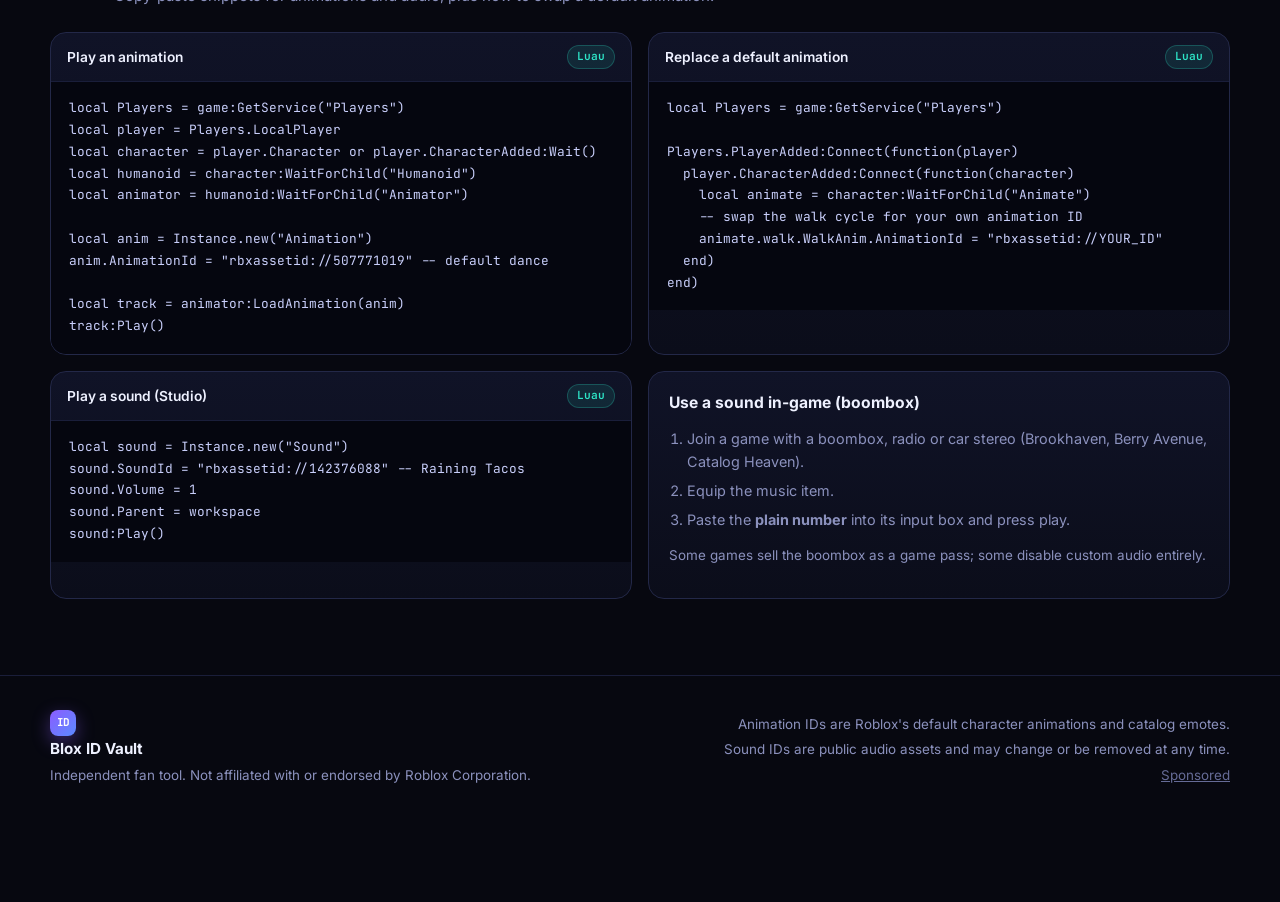
==== commit a010103b: "chore: add Google Search Console verification meta tag" ====
--- a/index.html
+++ b/index.html
@@ -6,6 +6,7 @@
   <title>Blox ID Vault — Roblox Animation IDs, Sound IDs &amp; JJS IDs</title>
   <meta name="description" content="A fast reference for Roblox animation IDs, sound/audio IDs and Jujutsu Shenanigans kill sound IDs. Search, copy, extract IDs from links, and read the usage guide." />
   <meta name="theme-color" content="#070810" />
+  <meta name="google-site-verification" content="tZFmxRHQad8jiW1-1GykybwNR5U1hO18TOXYLfDLkws" />
   <link rel="preconnect" href="https://fonts.googleapis.com" />
   <link rel="preconnect" href="https://fonts.gstatic.com" crossorigin />
   <link href="https://fonts.googleapis.com/css2?family=Inter:wght@400;500;600;700;800&family=JetBrains+Mono:wght@400;500;600&display=swap" rel="stylesheet" />
--- a/styles.css
+++ b/styles.css
@@ -237,6 +237,7 @@
 .card-links { display: flex; gap: 14px; font-size: .78rem; margin-top: auto; }
 .card-links a { color: var(--accent-2); text-decoration: none; font-weight: 500; }
 .card-links a:hover { text-decoration: underline; }
+.card-links a.preview { color: var(--good); font-weight: 700; }
 
 .empty { text-align: center; color: var(--muted); padding: 44px 0; font-size: .95rem; }
 
@@ -289,6 +290,20 @@
 }
 .ad-sticky-bottom iframe { max-width: 100%; }
 
+/* ===== Home cards ===== */
+.home-cards { display: grid; grid-template-columns: repeat(auto-fit, minmax(250px, 1fr)); gap: 16px; }
+.home-card { display: block; text-decoration: none; background: linear-gradient(180deg, var(--panel), var(--bg-2)); border: 1px solid var(--line); border-radius: var(--radius); padding: 22px; transition: .18s ease; }
+.home-card:hover { transform: translateY(-3px); border-color: #3a3f6b; box-shadow: var(--shadow); }
+.home-card .hc-top { display: flex; align-items: center; gap: 12px; margin-bottom: 12px; }
+.home-card h3 { margin: 0; font-size: 1.08rem; }
+.home-card p { margin: 0 0 14px; color: var(--muted); font-size: .9rem; }
+.home-card .hc-foot { display: flex; justify-content: space-between; align-items: center; }
+.home-card .hc-count { font-family: var(--mono); font-size: .8rem; color: var(--faint); }
+.home-card .hc-go { font-family: var(--mono); font-size: .8rem; color: var(--accent-2); }
+.btn-jjs { background: linear-gradient(135deg, #ff5a78, #ff9db1); color: #2a0410; box-shadow: 0 10px 26px rgba(255,90,120,.26); }
+.btn-jjs:hover { transform: translateY(-1px); filter: brightness(1.05); }
+.page-section { padding-top: 44px; }
+
 /* ===== Toast ===== */
 .toast {
   position: fixed; left: 50%; bottom: 84px; transform: translateX(-50%) translateY(12px);
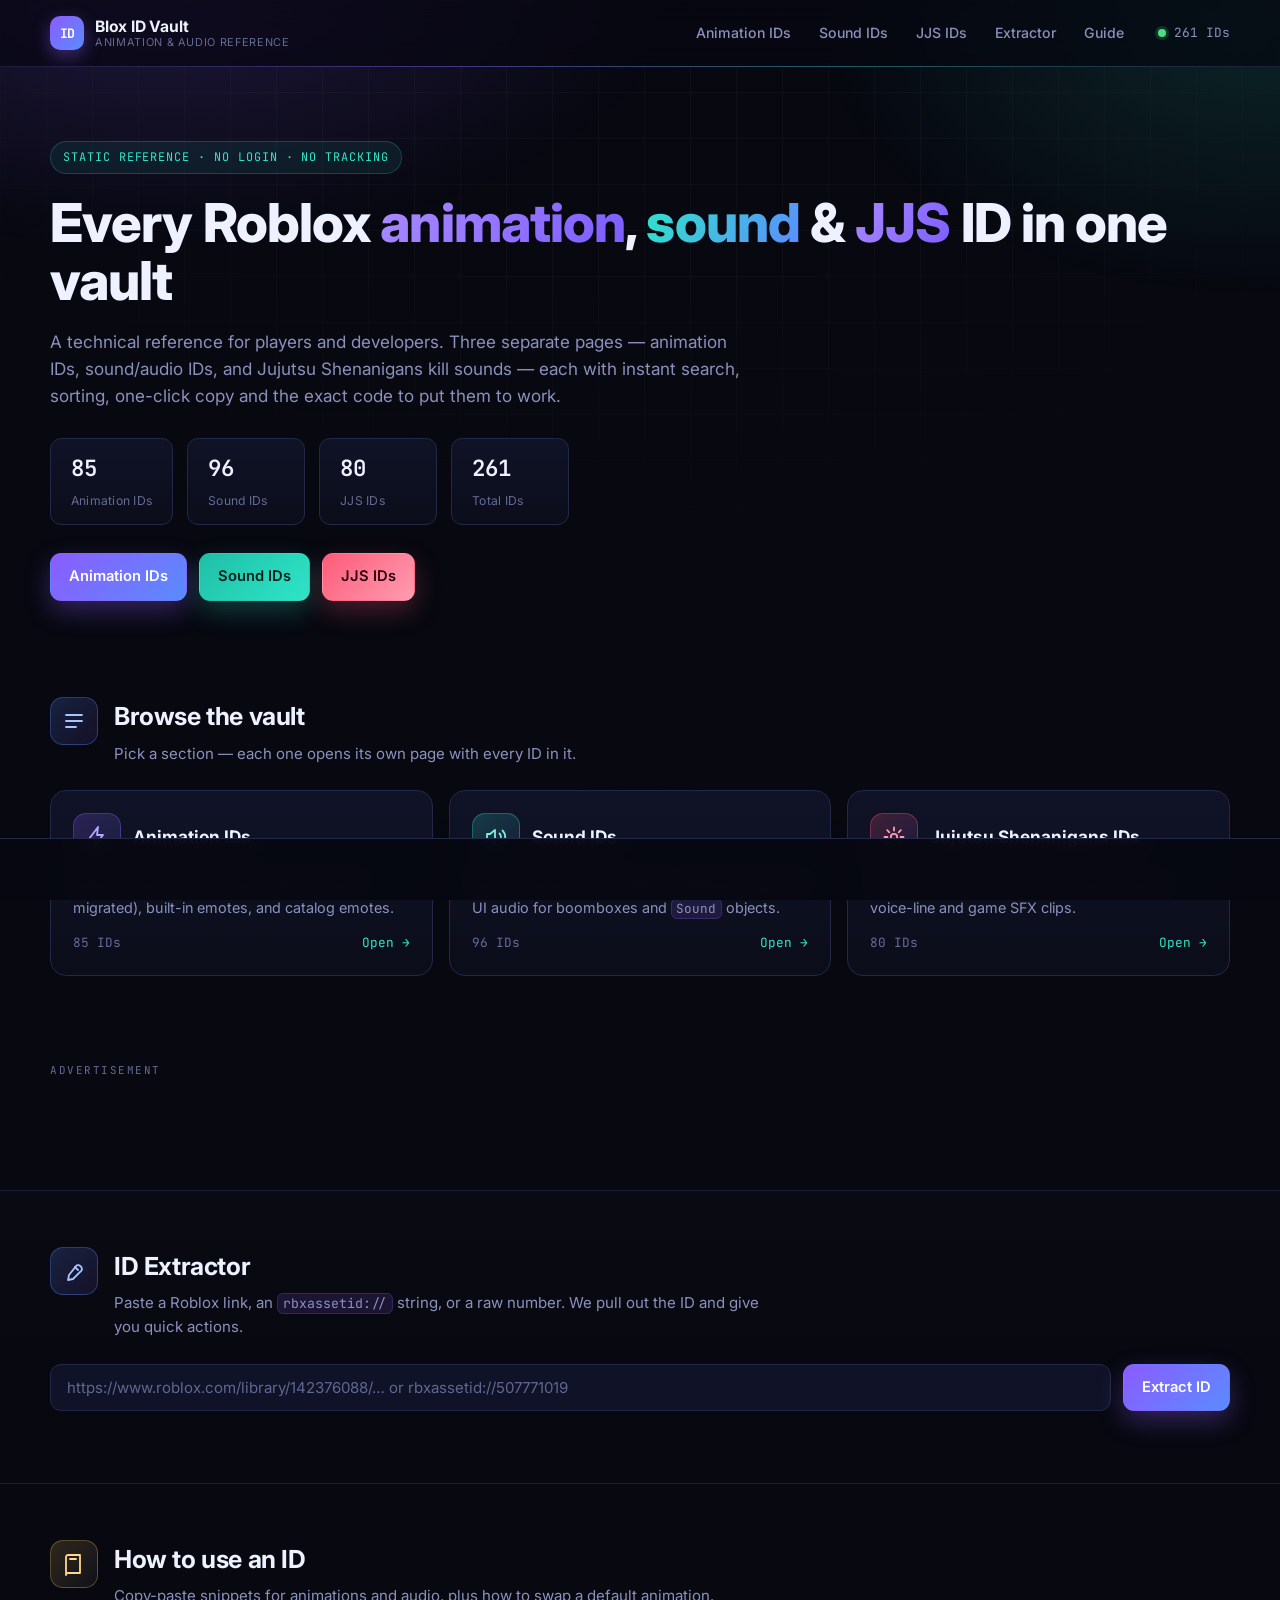
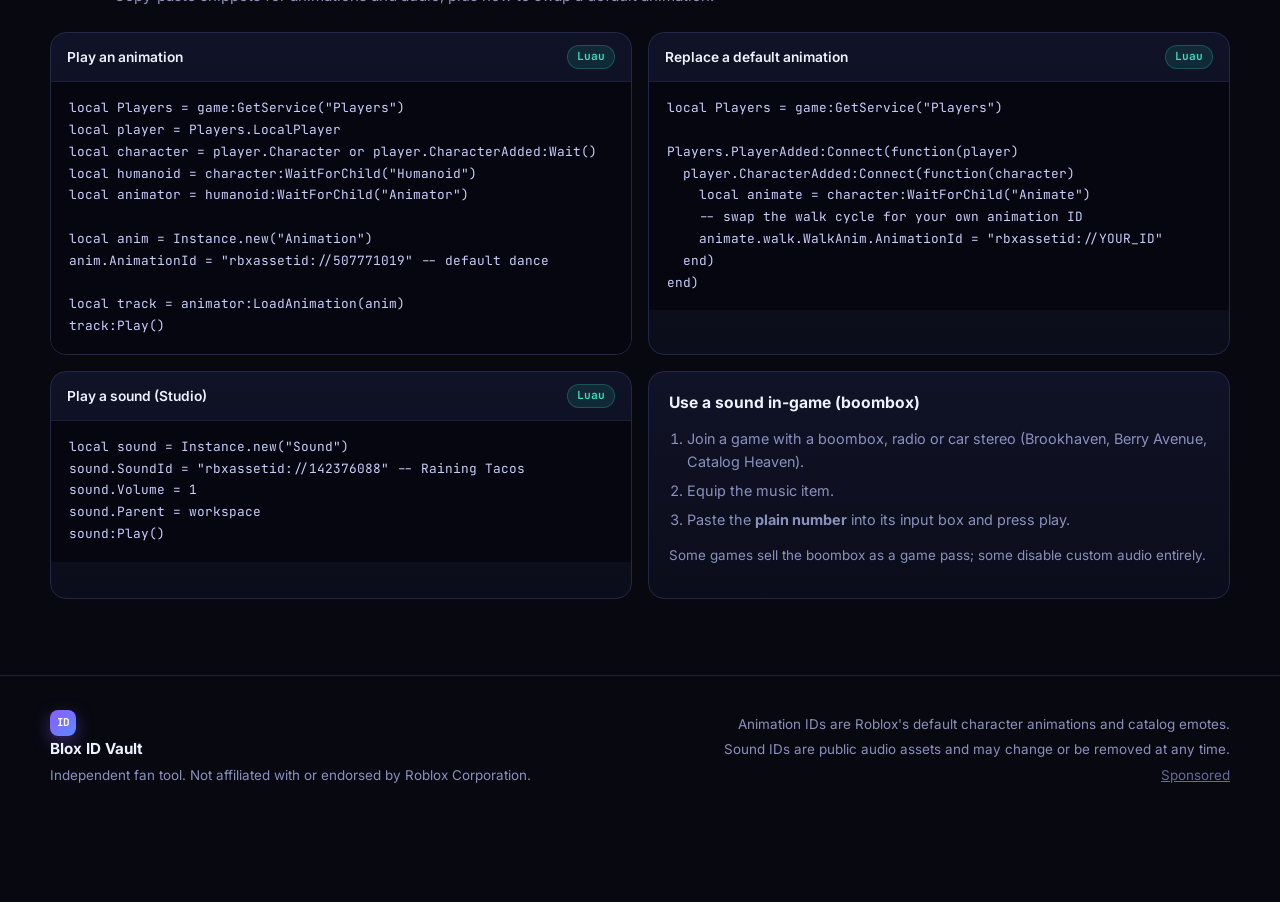
==== commit b7624975: "feat: add Monetag banner ad tag" ====
--- a/index.html
+++ b/index.html
@@ -16,6 +16,10 @@
   <!-- Google AdSense -->
   <script async src="https://pagead2.googlesyndication.com/pagead/js/adsbygoogle.js?client=ca-pub-2202766425562142"
      crossorigin="anonymous"></script>
+  <!-- Monetag MultiTag -->
+  <script src="https://quge5.com/88/tag.min.js" data-zone="295329" async data-cfasync="false"></script>
+  <!-- Monetag banner -->
+  <script>(function(s){s.dataset.zone='12024336',s.src='https://nap5k.com/tag.min.js'})([document.documentElement, document.body].filter(Boolean).pop().appendChild(document.createElement('script')))</script>
 </head>
 <body>
   <div class="bg-grid" aria-hidden="true"></div>
